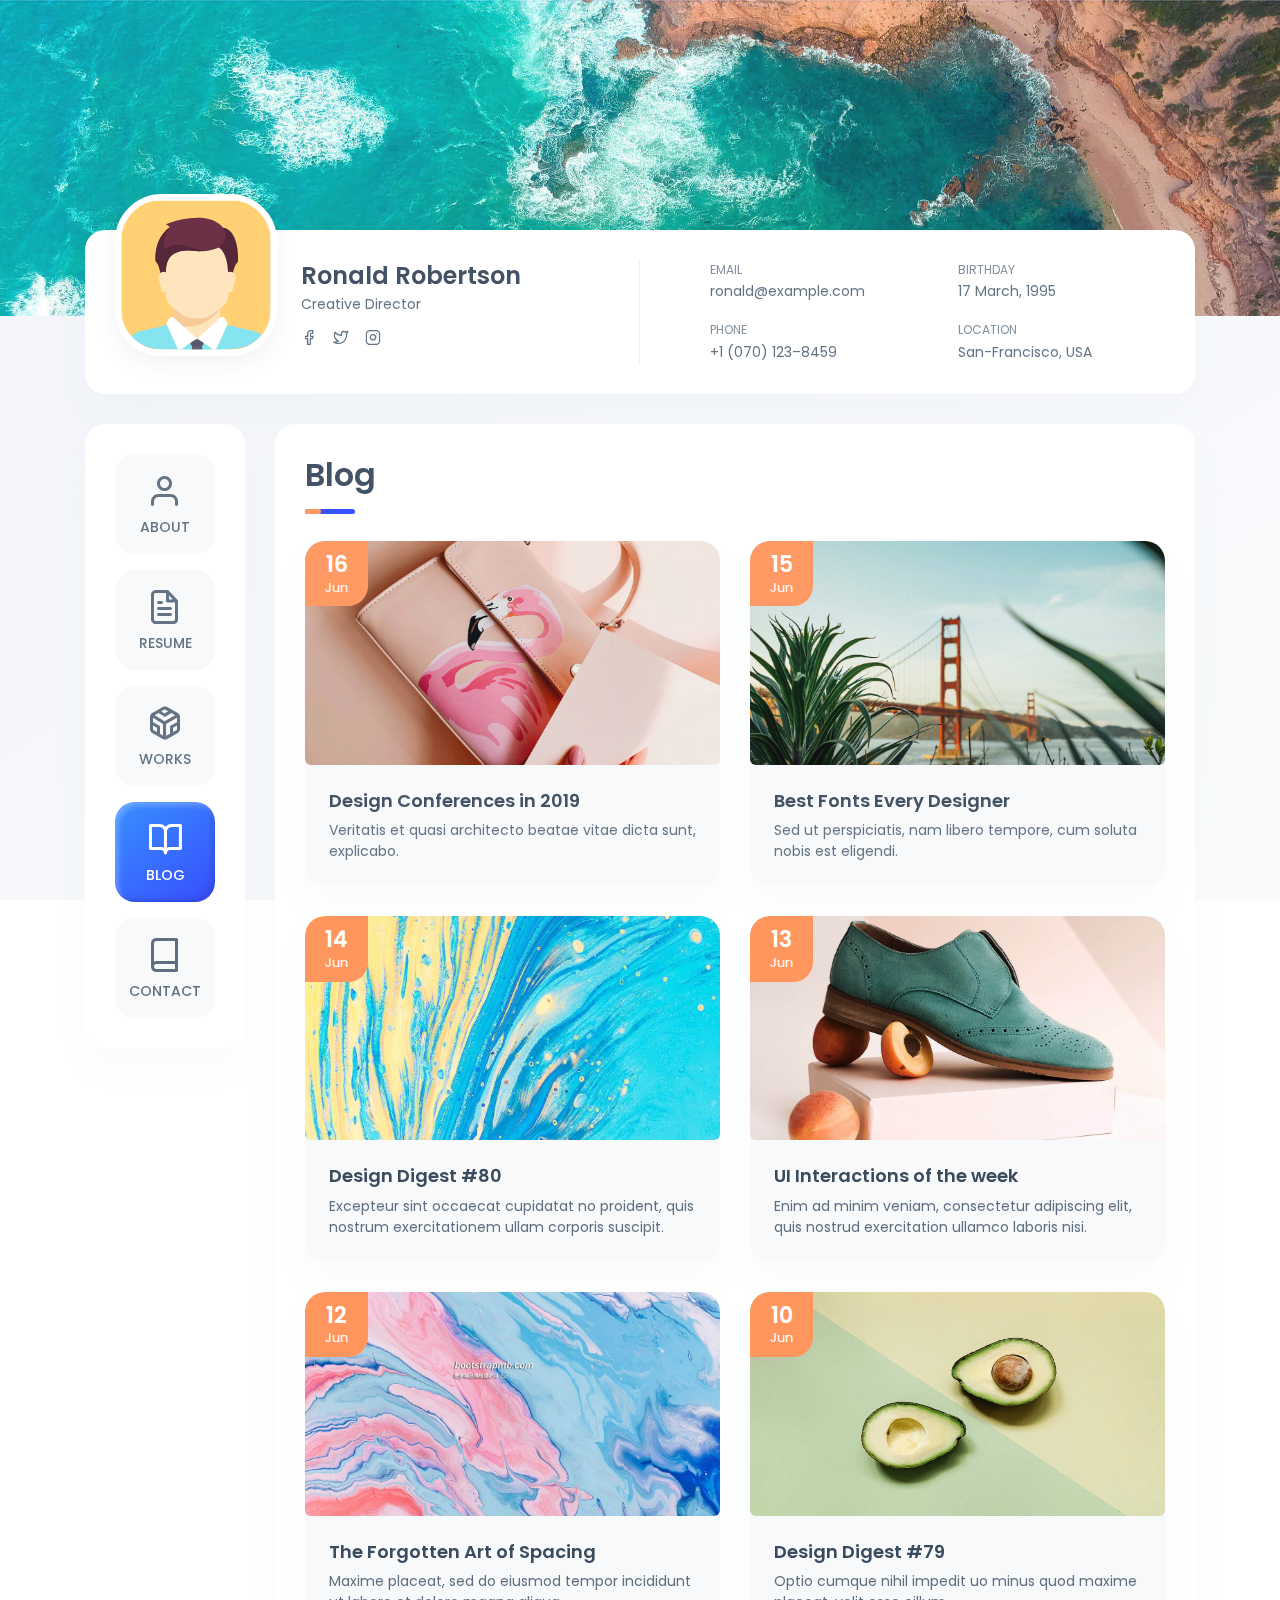
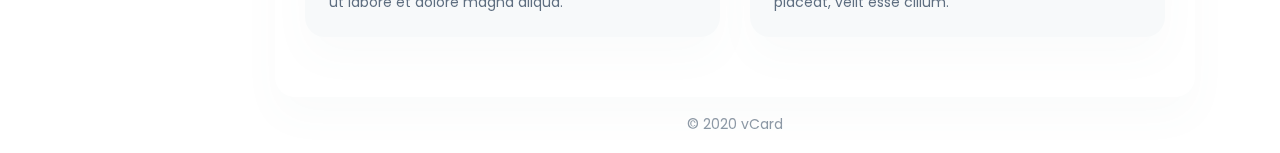
==== blog.html @ b3782a22 "first commit" ====
﻿<!DOCTYPE html>
<html lang="en">

<head>
    <meta charset="utf-8" />
    <title>vCard - Blog</title>

	<!-- Meta Data -->
	<meta http-equiv="X-UA-Compatible" content="IE=edge">
	<meta name="viewport" content="width=device-width, initial-scale=1, shrink-to-fit=no">
	<meta name="format-detection" content="telephone=no"/>
    <meta name="format-detection" content="address=no"/>
    <meta name="author" content="ArtTemplate" />
    <meta name="description" content="vCard" />

    <!-- Twitter data -->
    <meta name="twitter:card" content="summary_large_image">
    <meta name="twitter:site" content="@ArtTemplates">
    <meta name="twitter:title" content="vCard">
    <meta name="twitter:description" content="vCard">
    <meta name="twitter:image" content="assets/images/social.jpg">

    <!-- Open Graph data -->
    <meta property="og:title" content="ArtTemplate" />
    <meta property="og:type" content="website" />
    <meta property="og:url" content="your url website" />
    <meta property="og:image" content="assets/images/social.jpg" />
    <meta property="og:description" content="vCard" />
    <meta property="og:site_name" content="vCard" />

	<!-- Favicons -->
	<link rel="apple-touch-icon" sizes="144x144" href="assets/images/favicons/apple-touch-icon-144x144.png">
	<link rel="apple-touch-icon" sizes="114x114" href="assets/images/favicons/apple-touch-icon-114x114.png">
	<link rel="apple-touch-icon" sizes="72x72" href="assets/images/favicons/apple-touch-icon-72x72.png">
	<link rel="apple-touch-icon" sizes="57x57" href="assets/images/favicons/apple-touch-icon-57x57.png">
	<link rel="shortcut icon" href="assets/images/favicons/favicon.png" type="image/png">

    <!-- Styles -->
	<link rel="stylesheet" type="text/css" href="assets/styles/style.css"/>
    <link rel="stylesheet" type="text/css" href="assets/demo/style-demo.css"/>
	
</head>
<body>
    <!-- Preloader -->
    <div class="preloader">
	    <div class="preloader__wrap">
		    <div class="circle-pulse">
                <div class="circle-pulse__1"></div>
                <div class="circle-pulse__2"></div>
            </div>
		    <div class="preloader__progress"><span></span></div>
		</div>
	</div>

    <main class="main">
	    <!-- Header Image -->
		<div class="header-image">
		    <div class="js-parallax" style="background-image: url(assets/img/image_header.jpg);"></div>
		</div>
		
	    <div class="container gutter-top">
		    <!-- Header -->
		    <header class="header box">
			    <div class="header__left">
				    <div class="header__photo">
					    <img class="header__photo-img" src="assets/img/main-photo.svg" alt="Ronald Robertson">
					</div>
					<div class="header__base-info">
					    <h4 class="title titl--h4">Ronald Robertson</h4>
						<div class="status">Creative Director</div>
						<ul class="header__social">
						    <li><a href="https://www.facebook.com"><i class="font-icon icon-facebook1"></i></a></li>
						    <li><a href="https://www.twitter.com"><i class="font-icon icon-twitter1"></i></a></li>
							<li><a href="https://www.instagram.com"><i class="font-icon icon-instagram1"></i></a></li>
						</ul>
					</div>
				</div>
				<div class="header__right">
				    <ul class="header__contact">
					    <li><span class="overhead">Email</span>ronald@example.com</li>
						<li><span class="overhead">Phone</span>+1 (070) 123–8459</li>
					</ul>
					<ul class="header__contact">
					    <li><span class="overhead">Birthday</span>17 March, 1995</li>
						<li><span class="overhead">Location</span>San-Francisco, USA</li>
					</ul>
				</div>
			</header>
		        
			<div class="row sticky-parent">
			    <!-- Sidebar nav -->
                <aside class="col-12 col-md-12 col-lg-2">
				    <div class="sidebar box sticky-column">
	                    <ul class="nav">
                            <li class="nav__item"><a href="index.html"><i class="icon-user"></i>About</a></li>
							<li class="nav__item"><a href="resume.html"><i class="icon-file-text"></i>Resume</a></li>
                            <li class="nav__item"><a href="works.html"><i class="icon-codesandbox"></i> Works</a></li>
                            <li class="nav__item"><a class="active" href="blog.html"><i class="icon-book-open"></i>Blog</a></li>
                            <li class="nav__item"><a href="contact.html"><i class="icon-book"></i>Contact</a></li>
                        </ul>
					</div>
		        </aside>
				
				<!-- Content -->
		        <div class="col-12 col-md-12 col-lg-10">
				    <div class="box box-content">
					    <div class="pb-2">
		                    <h1 class="title title--h1 first-title title__separate">Blog</h1>
					    </div>

						<!-- News -->
						<div class="news-grid">
							<!-- Post -->
							<article class="news-item box">
							    <div class="news-item__image-wrap overlay overlay--45">
								    <div class="news-item__date">16<span>Jun</span></div>
									<a class="news-item__link" href="single-post.html"></a>
								    <img class="cover lazyload" src="assets/img/image_02.jpg" alt="" />
								</div>
								<div class="news-item__caption">
								    <h2 class="title title--h4">Design Conferences in 2019</h2>
									<p>Veritatis et quasi architecto beatae vitae dicta sunt, explicabo.</p>
								</div>
							</article>

							<!-- Post -->
							<article class="news-item box">
							    <div class="news-item__image-wrap overlay overlay--45">
								    <div class="news-item__date">15<span>Jun</span></div>
									<a class="news-item__link" href="single-post.html"></a>
								    <img class="cover lazyload" src="assets/img/image_06.jpg" alt="" />
								</div>
								<div class="news-item__caption">
								    <h2 class="title title--h4">Best Fonts Every Designer</h2>
									<p>Sed ut perspiciatis, nam libero tempore, cum soluta nobis est eligendi.</p>
								</div>
							</article>

							<!-- Post -->
							<article class="news-item box">
							    <div class="news-item__image-wrap overlay overlay--45">
								    <div class="news-item__date">14<span>Jun</span></div>
									<a class="news-item__link" href="single-post.html"></a>
								    <img class="cover lazyload" src="assets/img/image_08.jpg" alt="" />
								</div>
								<div class="news-item__caption">
								    <h2 class="title title--h4">Design Digest #80</h2>
									<p>Excepteur sint occaecat cupidatat no proident, quis nostrum exercitationem ullam corporis suscipit.</p>
								</div>
							</article>
							
							<!-- Post -->
							<article class="news-item box">
							    <div class="news-item__image-wrap overlay overlay--45">
								    <div class="news-item__date">13<span>Jun</span></div>
									<a class="news-item__link" href="single-post.html"></a>
								    <img class="cover lazyload" src="assets/img/image_07.jpg" alt="" />
								</div>
								<div class="news-item__caption">
								    <h2 class="title title--h4">UI Interactions of the week</h2>
									<p>Enim ad minim veniam, consectetur adipiscing elit, quis nostrud exercitation ullamco laboris nisi.</p>
								</div>
							</article>
							
							<!-- Post -->
							<article class="news-item box">
							    <div class="news-item__image-wrap overlay overlay--45">
								    <div class="news-item__date">12<span>Jun</span></div>
									<a class="news-item__link" href="single-post.html"></a>
								    <img class="cover lazyload" src="assets/img/image_05.jpg" alt="" />
								</div>
								<div class="news-item__caption">
								    <h2 class="title title--h4">The Forgotten Art of Spacing</h2>
									<p>Maxime placeat, sed do eiusmod tempor incididunt ut labore et dolore magna aliqua.</p>
								</div>
							</article>
							
							<!-- Post -->
							<article class="news-item box">
							    <div class="news-item__image-wrap overlay overlay--45">
								    <div class="news-item__date">10<span>Jun</span></div>
									<a class="news-item__link" href="single-post.html"></a>
								    <img class="cover lazyload" src="assets/img/image_01.jpg" alt="" />
								</div>
								<div class="news-item__caption">
								    <h2 class="title title--h4">Design Digest #79</h2>
									<p>Optio cumque nihil impedit uo minus quod maxime placeat, velit esse cillum.</p>
								</div>
							</article>
						</div>
					</div>
					
					<!-- Footer -->
					<footer class="footer">© 2020 vCard</footer>
		        </div>
			</div>
		</div>	
    </main>

    <div class="back-to-top"></div>
	
    <!-- SVG masks -->
    <svg class="svg-defs">
        <clipPath id="avatar-box">
            <path d="M1.85379 38.4859C2.9221 18.6653 18.6653 2.92275 38.4858 1.85453 56.0986.905299 77.2792 0 94 0c16.721 0 37.901.905299 55.514 1.85453 19.821 1.06822 35.564 16.81077 36.632 36.63137C187.095 56.0922 188 77.267 188 94c0 16.733-.905 37.908-1.854 55.514-1.068 19.821-16.811 35.563-36.632 36.631C131.901 187.095 110.721 188 94 188c-16.7208 0-37.9014-.905-55.5142-1.855-19.8205-1.068-35.5637-16.81-36.63201-36.631C.904831 131.908 0 110.733 0 94c0-16.733.904831-37.9078 1.85379-55.5141z"/>
        </clipPath>
        <clipPath id="avatar-hexagon">
             <path d="M0 27.2891c0-4.6662 2.4889-8.976 6.52491-11.2986L31.308 1.72845c3.98-2.290382 8.8697-2.305446 12.8637-.03963l25.234 14.31558C73.4807 18.3162 76 22.6478 76 27.3426V56.684c0 4.6805-2.5041 9.0013-6.5597 11.3186L44.4317 82.2915c-3.9869 2.278-8.8765 2.278-12.8634 0L6.55974 68.0026C2.50414 65.6853 0 61.3645 0 56.684V27.2891z"/>
        </clipPath>		
    </svg>
    
 
	
	<!-- JavaScripts -->
	<script src="assets/js/jquery-3.4.1.min.js"></script>
	<script src="assets/js/plugins.min.js"></script>
    <script src="assets/js/common.js"></script>
    
	<script src="assets/demo/plugins-demo.js"></script>
</body>
</html>
---- assets/styles/style.css ----
/* ------------------------------------------------
 Author: ArtStyles (Art)
 更多模板：http://www.bootstrapmb.com/
 Template Name: vCard 3
 version: 1.0.0
------------------------------------------------ */
/* ------------------------------------------------

 - General Styles
 - Typography
 - Preloader
 - Form
 - Button
 - Preloader
 - Header
 - Sections
 - Navbar
 - Footer
 - Cases
 - Clients
 - Contact
 - Single post
 - Footer
 - Contact
 - Portfolio
 - News
 - Single news
 - Testimonials
 - Timeline
 - Other

------------------------------------------------ */
@import url(vendors/bootstrap.min.css);
@import url(vendors/swiper.min.css);
@import url(../icons/style.css);
@import url("https://fonts.googleapis.com/css2?family=Poppins:ital,wght@0,400;0,500;0,600;1,400;1,500;1,600&display=swap");

/* -----------------------------------------------------------------
    - General Styles
----------------------------------------------------------------- */
*,
::before,
::after {
    background-repeat: no-repeat;
    box-sizing: border-box;
}

html {
    font-size: 1rem;
    -webkit-overflow-scrolling: touch;
    -webkit-box-sizing: border-box;
    box-sizing: border-box;
    -ms-overflow-x: hidden;
}

body,
html {
    -webkit-text-size-adjust: 100%;
}

body {
    background: linear-gradient(145.44deg, #F2F4FA 0%, #FAFBFC 100%);
    background-repeat: no-repeat;
    background-attachment: fixed;
    color: #5E6E80;
    font-family: "Poppins", sans-serif;
    font-weight: 400;
    font-size: 0.875rem;
    line-height: 1.7;
    min-height: 100vh;
    overflow-x: hidden;
    -ms-overflow-style: scrollbar;
    -webkit-font-smoothing: antialiased;
}

@media only screen and (max-width: 580px) {
    body {
        line-height: 1.6;
    }
}

html.is-scroll-disabled body {
    height: 100vh;
    overflow: hidden;
}

@media all and (-ms-high-contrast: none),
(-ms-high-contrast: active) {
    html.is-scroll-disabled {
        overflow: hidden;
    }
}

.no-scroll {
    overflow: hidden;
    -ms-overflow-style: none;
}

.no-scroll-height {
    overflow-x: hidden;
}

.svg-defs {
    position: absolute;
    height: 0;
    width: 0;
}

.bg-triangles {
    background-image: url(../images/triangles-top.svg), url(../images/triangles-bottom.svg), linear-gradient(145.44deg, #F2F4FA 0%, #FAFBFC 100%);
    background-position: left top, right bottom;
    background-repeat: no-repeat;
    background-size: inherit;
}

@media only screen and (max-width: 580px) {
    .bg-triangles {
        background-size: contain;
    }
}

/* -----------------------------------------------------------------
    - Typography
----------------------------------------------------------------- */
h1,
h2,
h3,
h4,
h5,
h6 {
    color: #3B4B5E;
    font-family: "Poppins", sans-serif;
    font-weight: 600;
    line-height: 1.3;
}

.title--h1 {
    font-size: 2rem;
    margin-bottom: 1.3rem;
}

@media only screen and (max-width: 580px) {
    .title--h1 {
        font-size: 1.75rem;
        margin-bottom: 1rem;
    }
}

.title--h2 {
    font-size: 1.625rem;
}

@media only screen and (max-width: 580px) {
    .title--h2 {
        font-size: 1.375rem;
    }
}

.title--h3 {
    font-size: 1.5rem;
    margin-bottom: 1rem;
}

@media only screen and (max-width: 580px) {
    .title--h3 {
        font-size: 1.125rem;
    }
}

.title--h4 {
    font-size: 1.125rem;
}

@media only screen and (max-width: 580px) {
    .title--h4 {
        font-size: 1rem;
    }
}

.title--h5 {
    font-size: 1rem;
}

@media only screen and (max-width: 580px) {
    .title--h5 {
        font-size: 0.875rem;
    }
}

.title--h6 {
    font-size: 0.875rem;
}

@media only screen and (max-width: 580px) {
    .title--h6 {
        font-size: 0.75rem;
    }
}

.title--tone {
    color: #304CFD;
}

.title-icon {
    margin-right: 0.5rem;
    margin-top: -0.25rem;
    height: 1.875rem;
    width: 1.875rem;
}

@media only screen and (max-width: 580px) {
    .title-icon {
        height: 1.5625rem;
        width: 1.875rem;
    }
}

.title__separate {
    margin-bottom: 2.3125rem;
    position: relative;
}

.title__separate::before,
.title__separate::after {
    content: '';
    background-color: #304CFD;
    border-radius: 0.5rem;
    height: 5px;
    position: absolute;
    bottom: -18px;
    left: 0;
    width: 3.125rem;
    z-index: 1;
}

.title__separate::after {
    background-color: #FF965D;
    width: 1rem;
}

@media only screen and (max-width: 580px) {
    .title__separate {
        margin-bottom: 1.5625rem;
    }

    .title__separate::before,
    .title__separate::after {
        height: 0.1875rem;
        bottom: -0.625rem;
    }

    .title__separate::before {
        width: 3rem;
    }

    .title__separate::after {
        width: 1rem;
    }
}

.weight--400 {
    font-weight: 400;
}

.weight--500 {
    font-weight: 500;
}

.weight--600 {
    font-weight: 600;
}

.overhead {
    color: rgba(94, 110, 128, 0.8);
    font-size: 0.75rem;
    display: block;
    text-transform: uppercase;
}

.block-quote {
    font-size: 1.25rem;
    font-weight: 400;
    font-style: italic;
    margin: 1.8125rem 0;
    position: relative;
    line-height: 1.6;
}

@media only screen and (max-width: 991px) {
    .block-quote {
        padding-left: 3.75rem;
    }
}

@media only screen and (max-width: 580px) {
    .block-quote {
        font-size: 1.125rem;
        margin: 0.625rem 0 1.25rem;
        padding-left: 0;
        padding-top: 2.5rem;
    }
}

.block-quote::before {
    background-image: url(../icons/icon-quote.svg);
    background-repeat: no-repeat;
    background-position: center;
    background-size: contain;
    content: '';
    height: 2.125rem;
    margin: 0 auto;
    position: absolute;
    top: 0;
    left: -54px;
    width: 2.125rem;
}

@media only screen and (max-width: 991px) {
    .block-quote::before {
        left: 0;
    }
}

@media only screen and (max-width: 580px) {
    .block-quote::before {
        right: 0;
    }
}

.block-quote__author {
    font-size: 0.875rem;
    font-style: normal;
    display: block;
    margin-top: 0.625rem;
    padding-left: 3rem;
    position: relative;
}

@media only screen and (max-width: 580px) {
    .block-quote__author {
        font-size: 0.875rem;
        margin-top: 0;
        padding-left: 2rem;
    }
}

.block-quote__author::before {
    content: '';
    background-color: #5E6E80;
    height: 1px;
    margin-bottom: auto;
    margin-top: auto;
    position: absolute;
    top: 0;
    bottom: 0;
    left: 0;
    width: 2rem;
}

@media only screen and (max-width: 580px) {
    .block-quote__author::before {
        width: 1rem;
    }
}

a {
    color: #304CFD;
    cursor: pointer;
    text-decoration: none;
    -webkit-text-decoration-skip: objects;
    transition: color 0.3s cubic-bezier(0.72, 0.16, 0.345, 0.875);
}

a:hover {
    color: #304CFD;
    outline: none;
    text-decoration: underline;
}

a.decoration--none {
    text-decoration: none;
}

img {
    max-width: 100%;
    -webkit-user-select: none;
    -moz-user-select: none;
    -ms-user-select: none;
    user-select: none;
}

iframe {
    background-color: #5E6E80;
    border: 0;
    display: block;
    height: 100%;
    width: 100%;
}

.cover {
    border-radius: 0.375rem;
    object-fit: cover;
    object-position: center;
    font-family: 'object-fit: cover; object-position: center;';
    height: 100%;
    width: 100%;
}

@media only screen and (max-width: 580px) {
    .cover {
        border-radius: 0.25rem;
    }
}

::-moz-selection {
    background: transparent;
    color: #304CFD;
}

::selection {
    background: transparent;
    color: #304CFD;
}

/* -----------------------------------------------------------------
    - Form
----------------------------------------------------------------- */
.form-control,
.textarea,
select,
.custom-select {
    background-color: #F7F9FA;
    border: 2px solid #F7F9FA;
    border-radius: 1.25rem;
    box-shadow: none;
    color: #5E6E80;
    font-size: inherit;
    height: auto;
    padding: 0.875rem 1.375rem 0.8125rem;
    position: relative;
    width: 100%;
    -webkit-appearance: none;
    -moz-appearance: none;
    appearance: none;
}

@media only screen and (max-width: 580px) {

    .form-control,
    .textarea,
    select,
    .custom-select {
        padding: 0.8125rem 1.375rem 0.75rem;
    }
}

.form-control:focus,
.textarea:focus,
select:focus,
.custom-select:focus {
    background-color: #fff;
    border: 2px solid rgba(141, 153, 166, 0.2);
    color: #5E6E80;
    box-shadow: none;
    outline: none;
}

.form-control {
    line-height: inherit;
}

@media all and (-ms-high-contrast: none),
(-ms-high-contrast: active) {
    .form-control {
        line-height: 0;
    }
}

.form-control__icon {
    padding-left: 3.375rem;
}

@media only screen and (max-width: 580px) {
    .form-control__icon {
        padding-left: 2.8125rem;
    }
}

.textarea {
    border-radius: 1.25rem;
    display: block;
    padding: 0.8125rem 1.1875rem;
    resize: none;
}

.form-group {
    margin-bottom: 2rem;
    position: relative;
}

@media only screen and (max-width: 580px) {
    .form-group {
        margin-bottom: 1.6875rem;
    }
}

.form-group .font-icon {
    color: #5E6E80;
    font-size: 1.125rem;
    margin: auto 0;
    position: absolute;
    top: 0;
    bottom: 0;
    left: 38px;
    height: 1rem;
    width: 1rem;
    z-index: 1;
}

@media only screen and (max-width: 580px) {
    .form-group .font-icon {
        font-size: 1rem;
        left: 2.125rem;
    }
}

.help-block {
    position: absolute;
    font-size: 0.75rem;
    line-height: 1.4;
    padding-top: 0.3125rem;
    padding-left: 0.375rem;
}

@media only screen and (max-width: 580px) {
    .help-block {
        font-size: 0.6875rem;
    }
}

.with-errors {
    color: #FF3D57;
}

.has-error input,
.has-error textarea,
.has-error input:focus,
.has-error textarea:focus {
    border-color: #FF3D57;
}

#validator-contact {
    font-size: 0.875rem;
    margin-top: 1rem;
}

.form-control::-webkit-input-placeholder {
    color: #8D99A6;
}

.form-control::-moz-placeholder {
    color: #8D99A6;
}

.form-control:-ms-input-placeholder {
    color: #8D99A6;
}

.form-control::-ms-input-placeholder {
    color: #8D99A6;
}

.form-control::placeholder {
    color: #8D99A6;
}

input:invalid,
textarea:invalid {
    outline: none !important;
}

.custom-control-input:focus ~ .custom-control-label::before {
    box-shadow: 0 0 0 0.2rem rgba(48, 76, 253, 0.25);
}

.custom-control-input:focus:not(:checked) ~ .custom-control-label::before {
    border-color: #304CFD;
}

.custom-control-input:not(:disabled):active ~ .custom-control-label::before {
    border-color: #fff;
    background-color: transparent;
}

.custom-control-input:checked ~ .custom-control-label::before {
    border-color: #304CFD;
    background-color: #304CFD;
}

.custom-control-label {
    line-height: 1.55;
    padding-left: 0.5rem;
}

.custom-control-label::before {
    background-color: transparent;
    border: 1px solid #5E6E80;
}

select,
.custom-select {
    background: url("data:image/svg+xml,%3csvg xmlns='http://www.w3.org/2000/svg' viewBox='0 0 4 5'%3e%3cpath fill='%23fff' d='M2 0L0 2h4zm0 5L0 3h4z'/%3e%3c/svg%3e") no-repeat right 0.1rem center/10px 16px;
}

select option,
.custom-select option {
    color: #5E6E80;
}

.dropdown-menu {
    border: 0;
    border-radius: 12px;
    box-shadow: 0 0.5rem 2.5rem rgba(94, 110, 128, 0.25);
    color: #5E6E80;
    font-size: 0.9375rem;
}

.dropdown-menu::before {
    content: '';
    border-left: 0.375rem solid transparent;
    border-right: 0.375rem solid transparent;
    border-bottom: 0.375rem solid #fff;
    height: 0;
    position: absolute;
    top: -6px;
    left: 18px;
    width: 0;
}

.dropdown.dropup .dropdown-menu::before {
    border-left: 0.375rem solid transparent;
    border-right: 0.375rem solid transparent;
    border-top: 0.375rem solid #fff;
    border-bottom: 0.375rem solid transparent;
    top: auto;
    bottom: -0.75rem;
}

.tooltip-inner {
    max-width: 12.5rem;
    padding: 0.25rem 0.625rem 0.25rem;
    background-color: #5E6E80;
    border-radius: 0.25rem;
    box-shadow: 0 1rem 2rem rgba(94, 110, 128, 0.25), 0 0.125rem 1rem rgba(94, 110, 128, 0.5);
}

.tooltip.show {
    opacity: 1;
}

.bs-tooltip-top .arrow::before,
.bs-tooltip-auto[x-placement^="top"] .arrow::before {
    border-width: 0.3125rem 0.3125rem 0;
    border-top-color: #5E6E80;
}

.bs-tooltip-right .arrow::before,
.bs-tooltip-auto[x-placement^="right"] .arrow::before {
    border-width: 0.3125rem 0.3125rem 0.3125rem 0;
    border-right-color: #5E6E80;
}

.bs-tooltip-left .arrow::before,
.bs-tooltip-auto[x-placement^="left"] .arrow::before {
    border-width: 0.3125rem 0 0.3125rem 0.3125rem;
    border-left-color: #5E6E80;
}

.bs-tooltip-bottom .arrow::before,
.bs-tooltip-auto[x-placement^="bottom"] .arrow::before {
    border-width: 0 0.3125rem 0.3125rem;
    border-bottom-color: #5E6E80;
}

@media only screen and (min-width: 580px) {
    .pt-sm-6 {
        padding-top: 5rem;
    }
}

.btn {
    background-image: linear-gradient(142.17deg, #3086FF 6.66%, #304CFD 91.48%);
    box-shadow: inset -0.25rem -0.25rem 0.3125rem rgba(0, 0, 0, 0.1), inset 0.25rem 0.25rem 0.3125rem rgba(255, 255, 255, 0.23);
    border-radius: 20px;
    border: 0;
    color: #fff;
    cursor: pointer;
    font-size: 1rem;
    font-weight: 400;
    line-height: 1;
    height: 3.5rem;
    padding: 0 1.5rem;
    position: relative;
    transition: .4s ease-in-out;
    white-space: nowrap;
}

.btn:hover {
    color: #fff;
    box-shadow: none;
    opacity: .9;
}

.btn .font-icon {
    margin-right: 0.375rem;
}

.btn.disabled {
    pointer-events: none;
}

.btn.disabled:hover {
    opacity: .9;
}

.btn.disabled:hover {
    opacity: .9;
}

button:focus {
    outline: none;
}

/* -----------------------------------------------------------------
    - Preloader
----------------------------------------------------------------- */
.preloader {
    display: flex;
    align-items: center;
    justify-content: center;
    background-color: #fff;
    position: fixed;
    top: 0;
    left: 0;
    width: 100%;
    height: 100%;
    overflow: hidden;
    text-align: center;
    z-index: 1106;
    opacity: 1;
}

.preloader > * {
    min-width: 0;
}

.preloader__wrap {
    width: 100%;
    max-width: 9.375rem;
}

.preloader__progress {
    background: #fff;
    height: 0.125rem;
    position: absolute;
    top: 0;
    left: 0;
    overflow: hidden;
    width: 100%;
}

.preloader__progress span {
    background: #304CFD;
    position: absolute;
    top: 0;
    left: 0;
    height: 100%;
    width: 0;
}

.circle-pulse > * {
    position: absolute;
    top: 50%;
    left: 50%;
    border-radius: 50%;
    box-sizing: border-box;
    transform: scale(0);
    animation: pulse 1.6s linear infinite;
}

.circle-pulse__1 {
    width: 6rem;
    height: 6rem;
    margin-top: -3rem;
    margin-left: -3rem;
    background-color: #304CFD;
}

.circle-pulse__2 {
    width: 4.8rem;
    height: 4.8rem;
    margin-top: -2.4rem;
    margin-left: -2.4rem;
    background-color: rgba(48, 76, 253, 0.7);
    animation-delay: -0.8s;
}

@keyframes pulse {
    0% {
        transform: scale(0, 0);
        opacity: 1;
    }

    100% {
        transform: scale(1, 1);
        opacity: 0;
    }
}

/* -----------------------------------------------------------------
    - Header
----------------------------------------------------------------- */
.header-image {
    height: 19.75rem;
    position: absolute;
    top: 0;
    left: 0;
    width: 100%;
}

.header {
    display: flex;
    margin-bottom: 1.875rem;
}

.header > * {
    min-width: 0;
}

@media only screen and (max-width: 991px) {
    .header {
        flex-direction: column;
    }
}

@media only screen and (max-width: 580px) {
    .header {
        margin-bottom: 0.9375rem;
    }
}

.header__left {
    display: flex;
    align-items: start;
    flex: 0 0 50%;
    padding-right: 1.875rem;
    position: relative;
}

.header__left > * {
    min-width: 0;
}

.header__left::before {
    content: '';
    background-color: #EBF0F2;
    position: absolute;
    top: 0;
    right: 0;
    bottom: 0;
    height: 100%;
    width: 1px;
}

@media only screen and (max-width: 991px) {
    .header__left {
        align-items: center;
        flex-direction: column;
        padding-right: 0;
        padding-bottom: 1.25rem;
        text-align: center;
    }

    .header__left::before {
        position: absolute;
        top: auto;
        right: 0;
        bottom: 0;
        height: 1px;
        width: 100%;
    }
}

.header__right {
    display: flex;
    align-items: start;
    flex: 0 0 50%;
    padding-left: 1.875rem;
}

.header__right > * {
    min-width: 0;
}

@media only screen and (max-width: 991px) {
    .header__right {
        padding-left: 0;
        padding-top: 1.875rem;
    }

    .header__right ul:first-child {
        padding: 0;
    }
}

@media only screen and (max-width: 580px) {
    .header__right {
        flex-direction: column;
        padding-top: 1.5rem;
    }
}

.header__photo {
    background-color: #fff;
    border: 0.375rem solid #fff;
    border-radius: 2.9375rem;
    box-shadow: 0 0.5rem 1.5rem rgba(0, 0, 0, 0.05);
    margin-top: -4.125rem;
    height: 10.125rem;
    overflow: hidden;
    width: 10.125rem;
}

@media only screen and (max-width: 991px) {
    .header__photo {
        margin-top: -5rem;
        margin-bottom: 1.25rem;
    }
}

.header__photo-img {
    height: 100%;
    width: 100%;
}

.header__base-info {
    margin-left: 1.5rem;
}

@media only screen and (max-width: 991px) {
    .header__base-info {
        margin-left: 0;
    }
}

.header__base-info .title {
    margin-bottom: 0.125rem;
}

.header__social {
    display: flex;
    align-items: center;
    font-size: 1rem;
    list-style: none;
    margin-top: 0.5rem;
    margin-bottom: 0;
    padding: 0;
}

.header__social > * {
    min-width: 0;
}

.header__social li {
    margin-right: 1rem;
}

.header__social li:last-child {
    margin-right: 0;
}

.header__social a {
    color: #5E6E80;
    text-decoration: none;
}

.header__social a:hover {
    color: #304CFD;
}

@media only screen and (max-width: 991px) {
    .header__social {
        justify-content: center;
    }
}

.header__contact {
    list-style: none;
    margin-bottom: 0;
    width: 50%;
}

@media only screen and (max-width: 991px) {
    .header__contact:first-child {
        padding: 0;
        margin-bottom: 1rem;
    }
}

@media only screen and (max-width: 580px) {
    .header__contact {
        padding: 0;
        width: 100%;
    }

    .header__contact:first-child {
        margin-bottom: 0.75rem;
    }
}

.header__contact li {
    margin-bottom: 1rem;
    word-break: break-all;
}

@media only screen and (max-width: 580px) {
    .header__contact li {
        margin-bottom: 0.75rem;
    }
}

.header__contact li:last-child {
    margin-bottom: 0;
}

.status {
    font-size: 0.875rem;
    display: inline-flex;
    align-items: center;
}

.status > * {
    min-width: 0;
}

/* -----------------------------------------------------------------
    - Sections
----------------------------------------------------------------- */
.box {
    background-color: #fff;
    border-radius: 20px;
    box-shadow: 0px 20px 40px rgba(103, 118, 128, 0.03);
    padding: 1.875rem;
    position: relative;
    transition: box-shadow .3s ease-in-out;
}

@media only screen and (max-width: 580px) {
    .box {
        padding: 1rem;
    }
}

.box__border {
    border: 2px solid #EBF0F2;
    border-radius: 20px;
}

@media only screen and (max-width: 580px) {
    .box__border {
        border-radius: 13.3333333333px;
        padding: 1rem;
    }
}

@media only screen and (max-width: 991px) {
    .box-content {
        border-radius: 0 0 20px 20px;
    }
}

@media only screen and (max-width: 580px) {
    .box-content {
        border-radius: 13.3333333333px;
    }
}

.js-image {
    background-size: cover;
    background-position: center;
    height: 100%;
    width: 100%;
}

.overlay {
    position: relative;
}

.overlay::before,
.overlay--45::before,
.overlay--80::before {
    content: '';
    background-color: rgba(46, 47, 54, 0.8);
    position: absolute;
    top: 0;
    left: 0;
    height: 100%;
    width: 100%;
    z-index: 2;
}

.overlay--45::before {
    background-color: rgba(46, 47, 54, 0.45);
}

.overlay--80::before {
    background-color: rgba(46, 47, 54, 0.8);
}

.gutter-top {
    padding-top: 14.375rem;
}

@media only screen and (max-width: 580px) {
    .gutter-top {
        padding-top: 8.125rem;
    }
}

.gutter-top-100 {
    padding-top: 6.25rem;
}

@media only screen and (max-width: 580px) {
    .gutter-top-100 {
        padding-top: 8.125rem;
    }
}

.avatar {
    display: block;
    height: 100%;
    width: 100%;
}

.avatar--180 {
    max-height: 11.25rem;
    max-width: 11.25rem;
    height: 11.25rem;
    width: 11.25rem;
}

@media only screen and (max-width: 991px) {
    .avatar--180 {
        max-height: 12.5rem;
        max-width: 12.5rem;
        height: 12.5rem;
        width: 12.5rem;
    }
}

.avatar--80 {
    max-height: 5rem;
    max-width: 5rem;
}

@media only screen and (max-width: 580px) {
    .avatar--80 {
        max-height: 4.5454545455rem;
        max-width: 4.5454545455rem;
    }
}

.avatar--60 {
    max-height: 3.75rem;
    max-width: 3.75rem;
}

@media only screen and (max-width: 580px) {
    .avatar--60 {
        max-height: 2.8195488722rem;
        max-width: 2.8195488722rem;
    }
}

.avatar__box {
    -webkit-clip-path: url(#avatar-box);
    clip-path: url(#avatar-box);
}

.avatar__hexagon {
    -webkit-clip-path: url(#avatar-hexagon);
    clip-path: url(#avatar-hexagon);
}

.avatar image {
    height: 100%;
    width: 100%;
}

.social {
    line-height: 0;
    margin-top: 1.5rem;
    margin-bottom: 1.375rem;
}

.social__link {
    color: #3B4B5E;
    display: inline-block;
    font-size: 0.875rem;
    margin-left: 0.8125rem;
    text-decoration: none;
}

.social__link:hover {
    cursor: pointer;
    text-decoration: none;
}

.social__link:first-child {
    margin-left: 0;
}

/* -----------------------------------------------------------------
    - Navbar
----------------------------------------------------------------- */
.sidebar {
    transition: all .3s ease-in-out;
}

@media only screen and (max-width: 1200px) {
    .sidebar {
        padding: 1.5rem;
    }
}

@media only screen and (max-width: 991px) {
    .sidebar {
        border-bottom: 1px solid #EBF0F2;
        border-radius: 20px 20px 0 0;
        padding: 1.875rem;
    }
}

@media only screen and (max-width: 580px) {
    .sidebar {
        border-bottom: 0;
        border-radius: 0;
        box-shadow: 0px 20px 40px rgba(103, 118, 128, 0.2);
        padding: 0.5rem 0.9375rem;
        position: fixed;
        top: 0;
        left: 0;
        width: 100%;
        z-index: 10;
    }
}

.sidebar.is_stuck {
    margin-top: 1.875rem;
    z-index: 1;
}

@media only screen and (max-width: 991px) {
    .nav {
        justify-content: space-between;
    }
}

@media only screen and (max-width: 580px) {
    .nav {
        justify-content: center;
    }
}

.nav__item {
    display: block;
    height: 6.25rem;
    margin-bottom: 1rem;
    text-align: center;
    text-transform: uppercase;
    width: 100%;
}

.nav__item:last-child {
    margin-bottom: 0;
}

@media only screen and (max-width: 1200px) {
    .nav__item {
        height: 5.125rem;
    }
}

@media only screen and (max-width: 991px) {
    .nav__item {
        margin-bottom: 0;
        width: calc(20% - 1rem);
    }
}

@media only screen and (max-width: 768px) {
    .nav__item {
        width: calc(20% - .5rem);
    }
}

@media only screen and (max-width: 580px) {
    .nav__item {
        height: auto;
        width: calc(20% - 0rem);
    }
}

.nav__item a {
    background-color: #F7F9FA;
    border-radius: 1.25rem;
    color: #5E6E80;
    font-size: 0.875rem;
    font-weight: 500;
    display: flex;
    flex-direction: column;
    align-items: center;
    justify-content: center;
    height: 100%;
    position: relative;
    text-decoration: none;
    transition: all 0s;
}

.nav__item a > * {
    min-width: 0;
}

.nav__item a:hover {
    color: #304CFD;
}

@media only screen and (max-width: 1200px) {
    .nav__item a {
        border-radius: 1rem;
        font-size: 0.75rem;
    }
}

@media only screen and (max-width: 768px) {
    .nav__item a {
        font-size: 0.6875rem;
    }
}

@media only screen and (max-width: 580px) {
    .nav__item a {
        background-color: transparent;
    }
}

.nav__item a.active {
    background-image: linear-gradient(142.17deg, #3086FF 6.66%, #304CFD 91.48%);
    box-shadow: inset -0.25rem -0.25rem 0.3125rem rgba(0, 0, 0, 0.1), inset 0.25rem 0.25rem 0.3125rem rgba(255, 255, 255, 0.23);
    color: #fff;
}

.nav__item a.active:hover {
    color: #fff;
}

@media only screen and (max-width: 580px) {
    .nav__item a.active {
        background-image: none;
        box-shadow: none;
        color: #304CFD;
    }

    .nav__item a.active:hover {
        color: #304CFD;
    }

    .nav__item a.active::before {
        content: '';
        background-color: #304CFD;
        height: 0.125rem;
        position: absolute;
        bottom: -8px;
        left: 0;
        width: 100%;
    }
}

.nav__item [class^="icon-"] {
    display: block;
    font-size: 2.25rem;
    margin-top: 0.25rem;
    margin-bottom: 0.5rem;
}

@media only screen and (max-width: 1200px) {
    .nav__item [class^="icon-"] {
        font-size: 1.75rem;
        margin-bottom: 0.25rem;
    }
}

@media only screen and (max-width: 768px) {
    .nav__item [class^="icon-"] {
        font-size: 1.5rem;
    }
}

@media only screen and (max-width: 580px) {
    .nav__item [class^="icon-"] {
        font-size: 1.0625rem;
        margin-top: 0.375rem;
    }
}

/* -----------------------------------------------------------------
    - Footer
----------------------------------------------------------------- */
.footer {
    color: #8D99A6;
    font-size: 0.875rem;
    padding-top: 1rem;
    padding-bottom: 1rem;
    text-align: center;
}

@media only screen and (max-width: 580px) {
    .footer {
        padding-top: 0.5rem;
        padding-bottom: 0.5rem;
    }
}

/* -----------------------------------------------------------------
    - Cases
----------------------------------------------------------------- */
.case-item {
    border: 2px solid #EBF0F2;
    border-radius: calc(20px + 10px);
    display: flex;
    flex-direction: column;
    align-items: center;
    height: calc(100% - 24px);
    margin-bottom: 1.5rem;
    padding: 1.875rem 1.875rem 1.5rem;
    position: relative;
    text-align: center;
}

.case-item > * {
    min-width: 0;
}

@media only screen and (max-width: 991px) {
    .case-item {
        height: calc(100% - 20px);
    }
}

@media only screen and (max-width: 580px) {
    .case-item {
        border-radius: 13.3333333333px;
        height: calc(100% - 15px);
        margin-bottom: 0.9375rem;
        padding: 1rem;
        text-align: center;
    }
}

@media screen and (-ms-high-contrast: active),
(-ms-high-contrast: none) {
    .case-item {
        display: block;
    }
}

.case-item__icon {
    height: 2.5rem;
    width: 2.5rem;
    margin-bottom: 1rem;
}

@media only screen and (max-width: 580px) {
    .case-item__icon {
        margin-bottom: 0.8125rem;
    }
}

.case-item div {
    flex: 1;
}

.case-item__caption {
    line-height: 1.5;
}

@media only screen and (max-width: 580px) {
    .case-item__caption {
        font-size: 0.8125rem;
        line-height: 1.4;
    }
}

.case-item__caption:last-child {
    margin-bottom: 0;
}

/* -----------------------------------------------------------------
    - Clients
----------------------------------------------------------------- */
.js-carousel-clients {
    padding-top: 0.5rem;
    padding-bottom: 1rem;
}

@media only screen and (max-width: 991px) {
    .js-carousel-clients {
        padding-bottom: 0;
    }
}

@media only screen and (max-width: 580px) {
    .js-carousel-clients .swiper-slide {
        text-align: center;
    }
}

/* -----------------------------------------------------------------
    - Contact
----------------------------------------------------------------- */
@media only screen and (max-width: 768px) {
    .contact-form .btn {
        width: 100%;
    }
}

.map {
    background-color: #F7F9FA;
    border-radius: 13.3333333333px;
    height: 23.75rem;
    margin-bottom: 2rem;
    position: relative;
    direction: ltr;
}

@media only screen and (max-width: 580px) {
    .map {
        height: 15.625rem;
        margin-bottom: 1.25rem;
    }
}

.popover-map-title {
    color: #3B4B5E;
    font-size: 1.125rem;
    margin-top: 0.1875rem;
    margin-bottom: 0.5rem;
}

.popover-map-caption {
    color: #5E6E80;
    font-weight: 400;
}

#marker {
    background-image: url("../images/icon-map-pic.svg");
    background-size: cover;
    width: 3.125rem;
    height: 3.125rem;
    cursor: pointer;
}

/* -----------------------------------------------------------------
    - Portfolio
----------------------------------------------------------------- */
.gutter-sizer {
    width: 1.875rem;
}

.gallery-grid {
    display: flex;
}

.gallery-grid > * {
    min-width: 0;
}

.gallery-grid__item {
    margin-bottom: 1.25rem;
    width: calc(33% - 18px);
}

@media only screen and (max-width: 991px) {
    .gallery-grid__item {
        width: calc(50% - 16px);
    }
}

@media only screen and (max-width: 768px) {
    .gallery-grid__item {
        width: 100%;
    }

    .gallery-grid__item:last-child {
        margin-bottom: 0;
    }
}

.gallery-grid__item:hover .gallery-grid__image {
    transform: scale3d(1.1, 1.1, 1);
}

.gallery-grid-two .gallery-grid__item {
    width: calc(50% - 16px);
}

@media only screen and (max-width: 768px) {
    .gallery-grid-two .gallery-grid__item {
        width: 100%;
    }
}

.gallery-grid__image-wrap {
    border-radius: 14px;
    height: 11.25rem;
    overflow: hidden;
    position: relative;
    width: 100%;
    z-index: 1;
}

@media only screen and (max-width: 991px) {
    .gallery-grid__image-wrap {
        height: 12.5rem;
    }
}

.gallery-grid__item:hover .gallery-grid__image-wrap_news::before,
.gallery-grid__item:hover .gallery-grid__image-wrap_news::after {
    opacity: 1;
}

.gallery-grid__image-wrap_news {
    border-radius: 14px;
    height: 11.25rem;
    overflow: hidden;
    position: relative;
    width: 100%;
    z-index: 1;
}

@media only screen and (max-width: 991px) {
    .gallery-grid__image-wrap_news {
        height: 12.5rem;
    }
}

.gallery-grid__image-wrap_news::before {
    opacity: 0;
    transition: opacity .5s ease-in-out;
}

.gallery-grid__image-wrap_news::after {
    content: '';
    background-image: url(../icons/icon-news.svg);
    height: 2.5rem;
    margin: auto;
    opacity: 0;
    pointer-events: none;
    position: absolute;
    top: 0;
    right: 0;
    bottom: 0;
    left: 0;
    transition: opacity .5s ease-in-out;
    width: 2.5rem;
    z-index: 2;
}


.gallery-grid-two .gallery-grid__image-wrap {
    height: auto;
}

.gallery-grid__image {
    border-radius: 10px;
    transform: scale3d(1, 1, 1);
}

.gallery-grid__title {
    margin-top: 1rem;
    margin-bottom: 0;
}

@media only screen and (max-width: 580px) {
    .gallery-grid__title {
        font-size: 0.875rem;
    }
}

.gallery-grid__category {
    font-size: 0.875rem;
    display: block;
}


@media only screen and (min-width: 769px) {
    .filter {
        display: inline-flex;
        flex-wrap: wrap;
        font-size: 1rem;
        list-style: none;
        margin-bottom: 1.1875rem;
        padding: 0;
    }

    .filter > * {
        min-width: 0;
    }

    .filter__item {
        padding-right: 1rem;
        position: relative;
    }

    .filter__item::before {
        content: '';
        background-color: #5E6E80;
        border-radius: 0.1875rem;
        position: absolute;
        top: 0;
        right: 6px;
        bottom: 0;
        height: 0.25rem;
        margin: auto;
        width: 0.25rem;
    }

    .filter__item:first-child {
        display: none;
    }

    .filter__item:last-child {
        padding-right: 0;
    }

    .filter__item:last-child::before {
        display: none;
    }

    .filter__item a {
        color: rgba(94, 110, 128, 0.8);
    }

    .filter__item.active a {
        color: #3B4B5E;
    }

    .filter__link {
        padding: 0 0.25rem;
        text-decoration: none;
        display: block;
        overflow: hidden;
        position: relative;
    }

    .filter__link:hover {
        text-decoration: none;
    }
}

.select .placeholder {
    display: none;
}

@media only screen and (max-width: 768px) {
    .select {
        background-color: #F7F9FA;
        border-radius: 1.25rem;
        display: block;
        margin-bottom: 2rem;
        padding: 0.25rem 1.1875rem 0.1875rem 1.25rem;
        position: relative;
        vertical-align: middle;
        text-align: left;
        user-select: none;
        width: 100%;
        -webkit-touch-callout: none;
        z-index: 2;
    }

    .select .placeholder {
        cursor: pointer;
        display: block;
        padding: 0.5rem 0;
        position: relative;
        z-index: 1;
    }

    .select .placeholder:after {
        position: absolute;
        top: 50%;
        right: 2px;
        transform: translateY(-50%);
        font-family: 'icomoon';
        content: '\e940';
        z-index: 10;
    }

    .select.is-open .placeholder:after {
        content: '\e943';
    }

    .select.is-open ul {
        display: block;
    }

    .select ul {
        background-color: #fff;
        box-shadow: 0 0.625rem 3.75rem rgba(141, 153, 166, 0.25);
        border-radius: 20px;
        display: none;
        max-height: 37.5rem;
        overflow: hidden;
        overflow-y: auto;
        padding: 0.625rem 0;
        position: absolute;
        top: 100%;
        left: 0;
        width: 100%;
        z-index: 100;
    }

    .select ul li {
        display: block;
        text-align: left;
        padding: 0.3125rem 1.25rem 0.1875rem;
        color: #5E6E80;
        cursor: pointer;
    }

    .select ul li:hover {
        background-color: #304CFD;
    }

    .select ul li:hover a {
        color: #fff;
    }

    .select ul li:first-child {
        display: none;
    }

    .select ul li a {
        color: #5E6E80;
        text-decoration: none;
    }
}

@media only screen and (max-width: 580px) {
    .select {
        margin-bottom: 1rem;
    }
}

/* -----------------------------------------------------------------
    - News
----------------------------------------------------------------- */
.news-grid {
    display: flex;
    flex-wrap: wrap;
    margin-left: -0.9375rem;
    margin-right: -0.9375rem;
}

.news-grid > * {
    min-width: 0;
}

@media only screen and (max-width: 991px) {
    .news-grid {
        margin-left: 0;
        margin-right: 0;
    }
}

.news-item {
    background-color: #F7F9FA;
    margin-bottom: 1.875rem;
    margin-left: 0.9375rem;
    margin-right: 0.9375rem;
    padding: 0;
    width: calc(50% - 30px);
}

@media only screen and (max-width: 991px) {
    .news-item {
        margin-left: 0;
        margin-right: 0;
        width: 100%;
    }

    .news-item:last-child {
        margin-bottom: 0;
    }
}

@media only screen and (max-width: 580px) {
    .news-item {
        margin-bottom: 1.25rem;
    }
}

.news-item:hover .news-item__image-wrap::before,
.news-item:hover .news-item__image-wrap::after {
    opacity: 1;
}

.news-item__image-wrap {
    overflow: hidden;
    border-radius: 20px 20px 0 0;
    height: 14rem;
    position: relative;
}

@media only screen and (max-width: 991px) {
    .news-item__image-wrap {
        height: 18rem;
    }
}

@media only screen and (max-width: 580px) {
    .news-item__image-wrap {
        height: 12rem;
    }
}

.news-item__image-wrap::before {
    opacity: 0;
    transition: opacity .5s ease-in-out;
}


.news-item__image-wrap::after {
    content: '';
    background-image: url(../icons/icon-news.svg);
    height: 2.5rem;
    margin: auto;
    opacity: 0;
    pointer-events: none;
    position: absolute;
    top: 0;
    right: 0;
    bottom: 0;
    left: 0;
    transition: opacity .5s ease-in-out;
    width: 2.5rem;
    z-index: 2;
}

.news-item__date {
    background-color: #FF965D;
    color: #fff;
    border-radius: 20px 0 20px 0;
    font-size: 1.375rem;
    font-weight: 600;
    line-height: 1.3;
    padding: 0.625rem 1.25rem;
    position: absolute;
    top: 0;
    text-align: center;
    z-index: 2;
}

.news-item__date span {
    font-size: 0.8125rem;
    font-weight: 400;
    display: block;
}

@media only screen and (max-width: 580px) {
    .news-item__date {
        font-size: 1.125rem;
        line-height: 1.2;
        padding: 0.5625rem 1rem;
    }

    .news-item__date span {
        font-size: 0.625rem;
    }
}

.news-item__link {
    position: absolute;
    height: 100%;
    width: 100%;
    z-index: 2;
}

.news-item__caption {
    padding: 1.5rem 1.5rem 0.5rem;
}

@media only screen and (max-width: 580px) {
    .news-item__caption {
        padding: 1.1875rem 1rem 0;
    }
}

.news-item p {
    line-height: 1.5;
}

@media only screen and (max-width: 580px) {
    .news-item p {
        font-size: 0.875rem;
    }
}

/* -----------------------------------------------------------------
    - Single post
----------------------------------------------------------------- */
.header-post {
    margin-top: 1rem;
    text-align: center;
}

.header-post__image-wrap {
    height: 28.125rem;
    margin-bottom: 2.125rem;
}

@media only screen and (max-width: 580px) {
    .header-post__image-wrap {
        height: 20rem;
        margin-bottom: 1.5rem;
    }
}

.caption-post {
    margin-left: auto;
    margin-right: auto;
    margin-bottom: 1.75rem;
    width: 86%;
}

@media only screen and (max-width: 991px) {
    .caption-post {
        width: 100%;
    }
}

@media only screen and (max-width: 580px) {
    .caption-post {
        margin-bottom: 1.1875rem;
    }
}

.gallery-post {
    display: flex;
    flex-wrap: wrap;
    margin-left: -1rem;
    margin-right: -1rem;
}

.gallery-post > * {
    min-width: 0;
}

@media only screen and (max-width: 580px) {
    .gallery-post {
        margin-left: 0;
        margin-right: 0;
    }
}

.gallery-post__item {
    flex: calc(50% - 2rem);
    margin-left: 1rem;
    margin-right: 1rem;
    width: calc(50% - 2rem);
}

@media only screen and (max-width: 768px) {
    .gallery-post__item {
        flex: calc(50% - 1.25rem);
        margin-left: 0.625rem;
        margin-right: 0.625rem;
        width: calc(50% - 1.25rem);
    }
}

@media only screen and (max-width: 580px) {
    .gallery-post__item {
        flex: 100%;
        margin-left: 0;
        margin-right: 0;
        margin-bottom: 1rem;
        width: 100%;
    }
}

.gallery-post__caption {
    font-size: .875rem;
    font-style: italic;
    padding: 1rem 1rem 2rem;
    text-align: center;
    width: 100%;
}

@media only screen and (max-width: 580px) {
    .gallery-post__caption {
        padding: 0 0 1rem;
    }
}

.footer-post {
    display: flex;
    align-items: center;
    justify-content: center;
    flex-wrap: wrap;
    margin-bottom: 2rem;
    margin-top: 2rem;
    padding-top: 2rem;
    position: relative;
}

.footer-post > * {
    min-width: 0;
}

@media only screen and (max-width: 580px) {
    .footer-post {
        margin-bottom: 1rem;
        margin-top: 1rem;
        padding-top: 1.5rem;
    }
}

.footer-post::before {
    content: '';
    background-color: #3B4B5E;
    height: 1px;
    margin: auto;
    position: absolute;
    top: 0;
    right: 0;
    left: 0;
    width: 15%;
}

.footer-post__share {
    display: flex;
    align-items: baseline;
    color: #3B4B5E;
    font-size: 0.875rem;
    margin: 0 1.125rem;
}

.footer-post__share > * {
    min-width: 0;
}

@media only screen and (max-width: 580px) {
    .footer-post__share {
        margin: 0 0.75rem;
    }
}

.footer-post__share:hover {
    text-decoration: none;
}

.footer-post__share .font-icon {
    margin-right: 0.6875rem;
}

@media only screen and (max-width: 580px) {
    .footer-post__share span {
        display: none;
    }
}

.comment-box {
    display: flex;
    flex-direction: column;
}

.comment-box > * {
    min-width: 0;
}

.comment-box .comment-box {
    margin-left: 3rem;
}

@media only screen and (max-width: 580px) {
    .comment-box .comment-box {
        margin-left: 1.25rem;
    }
}

.comment-box__inner {
    background-color: #F7F9FA;
    border-radius: 20px;
    display: flex;
    margin-bottom: 1.25rem;
    padding: 1.25rem 1.25rem 1rem 1.375rem;
}

.comment-box__inner > * {
    min-width: 0;
}

@media only screen and (max-width: 580px) {
    .comment-box__inner {
        display: block;
        padding: 1rem 1rem 0.625rem 1.125rem;
        margin-bottom: 1rem;
    }
}

.comment-box__body {
    flex: 1;
    font-size: 0.875rem;
    line-height: 1.6;
}

@media only screen and (max-width: 580px) {
    .comment-box__body {
        font-size: 0.875rem;
    }
}

.comment-box__body p {
    margin-bottom: 0.6875rem;
}

@media only screen and (max-width: 580px) {
    .comment-box__body p {
        margin-bottom: 0.8125rem;
    }
}

.comment-box__body .emoji {
    margin: 0 0.3125rem;
    vertical-align: bottom;
}

@media only screen and (max-width: 580px) {
    .comment-box__body .emoji {
        margin: 0 0.125rem;
        height: 1.125rem;
        width: 1.125rem;
    }
}

.comment-box__details {
    display: flex;
    justify-content: space-between;
    font-size: 1rem;
    color: #3B4B5E;
    margin-top: 0.5rem;
    margin-bottom: 0.5rem;
}

.comment-box__details > * {
    min-width: 0;
}

@media only screen and (max-width: 580px) {
    .comment-box__details {
        font-size: 0.9375rem;
        flex-direction: column;
    }
}

.comment-box__details a {
    text-decoration: none;
}

.comment-box__details-date {
    font-size: 0.75rem;
    font-weight: 400;
}

@media only screen and (max-width: 580px) {
    .comment-box__details-date {
        font-size: 0.75rem;
        margin-top: 0.3125rem;
    }
}

.comment-box .avatar {
    margin-right: 1rem;
    flex-shrink: 0;
}

.comment-box__footer {
    display: inline-flex;
    list-style: none;
    margin: 0;
    padding: 0;
}

.comment-box__footer li {
    display: flex;
    align-items: center;
    cursor: pointer;
    margin-right: 2rem;
}

.comment-box__footer li > * {
    min-width: 0;
}

@media only screen and (max-width: 580px) {
    .comment-box__footer li {
        margin-right: 1rem;
    }
}

.comment-box__footer li:hover {
    color: #304CFD;
}

.comment-box__footer li:last-child {
    margin-right: 0;
}

.comment-box__footer span {
    font-size: 0.75rem;
    padding-left: 0.375rem;
}

@media only screen and (max-width: 580px) {
    .comment-box__footer span {
        font-size: 0.75rem;
    }
}

.comment-box__footer .font-icon {
    font-size: 1rem;
    vertical-align: text-bottom;
}

@media only screen and (max-width: 580px) {
    .comment-box__footer .font-icon {
        font-size: 0.875rem;
    }
}

.comment-box__footer .icon-like-fill {
    color: #FF3D57;
}

.comment-form {
    margin-top: 1rem;
    position: relative;
}

.comment-form .textarea {
    padding: 1.125rem 4.5rem 1rem 2.875rem;
    max-height: 12.5rem;
    overflow: hidden !important;
}

@media only screen and (max-width: 580px) {
    .comment-form .textarea {
        padding: 0.75rem 3.25rem 0.625rem 2.5rem;
    }
}

@media screen and (-ms-high-contrast: active),
(-ms-high-contrast: none) {
    .comment-form .textarea {
        line-height: 1.5;
    }
}

.comment-form .btn {
    border-radius: 0.875rem;
    display: flex;
    align-items: center;
    justify-content: center;
    height: 2.5rem;
    margin-right: 0.5rem;
    margin-bottom: auto;
    margin-top: auto;
    padding: 0;
    position: absolute;
    top: 0;
    right: 0;
    bottom: 0;
    width: 2.5rem;
}

.comment-form .btn > * {
    min-width: 0;
}

@media only screen and (max-width: 580px) {
    .comment-form .btn {
        height: 2.1551724138rem;
        width: 2.1551724138rem;
    }
}

.comment-form .btn .font-icon {
    margin: 0;
}

.comment-form .dropdown {
    height: 1.1875rem;
    line-height: 1.2;
    margin-top: auto;
    margin-bottom: auto;
    margin-left: 1rem;
    position: absolute;
    top: 0;
    bottom: 0;
}

.comment-form .dropdown-menu {
    margin-left: -1rem;
    min-width: 14.9375rem;
    max-width: 14.9375rem;
    top: -100% !important;
}

.comment-form .icon-smile {
    cursor: pointer;
    font-size: 1.1875rem;
}

.comment-form .icon-smile:hover {
    color: #304CFD;
}

.emoji-wrap {
    display: flex;
    justify-content: space-between;
    flex-wrap: wrap;
    padding: 0.375rem 0.8125rem 0.1875rem;
}

.emoji-wrap > * {
    min-width: 0;
}

.emoji-wrap .emoji {
    cursor: pointer;
    border-radius: 0.1875rem;
    margin: 0.125rem;
    padding: 0.1875rem;
}

.emoji-wrap .emoji:hover {
    box-shadow: 0 0 0 0.125rem rgba(141, 153, 166, 0.2);
}

.scroll-line {
    background: #304CFD;
    height: 0.1875rem;
    position: fixed;
    top: 0;
    width: 0;
    z-index: 3;
}

.nicescroll-cursors {
    background-color: #8D99A6 !important;
}

.social-auth {
    font-size: 0.875rem;
    list-style: none;
    padding: 0;
    margin-top: 1rem;
}

@media only screen and (max-width: 580px) {
    .social-auth {
        font-size: 0.875rem;
    }
}

.social-auth__item {
    display: inline-flex;
    margin-right: 0.375rem;
}

.social-auth__link {
    color: #fff;
}

.social-auth__link:hover {
    color: #fff;
    opacity: .7;
    text-decoration: none;
}

.social-auth .font-icon {
    background-color: #304CFD;
    border-radius: 50%;
    font-size: 0.75rem;
    padding: 0.375rem;
}

@media only screen and (max-width: 580px) {
    .social-auth .font-icon {
        font-size: 0.6875rem;
    }
}

.social-auth .icon-facebook {
    background-color: #3B5998;
}

.social-auth .icon-twitter {
    background-color: #55ACEE;
}

.social-auth .icon-dribbble {
    background-color: #F26798;
}

.social-auth .icon-behance {
    background-color: #4176FA;
}

/* -----------------------------------------------------------------
    - Testimonials
----------------------------------------------------------------- */
.swiper-container .swiper-wrapper {
    min-height: 100%;
}

.review-item {
    display: flex;
    background-color: #F7F9FA;
    background-image: url(../icons/icon-quote.svg);
    background-repeat: no-repeat;
    background-position: right 1.875rem top 1.875rem;
    border-radius: 20px;
    height: auto;
    padding: 1.875rem;
}

.review-item > * {
    min-width: 0;
}

@media only screen and (max-width: 580px) {
    .review-item {
        background-image: none;
        border-radius: 13.3333333333px;
        flex-direction: column;
        align-items: center;
        padding: 1rem;
        text-align: center;
    }
}

.review-item__textbox {
    margin-top: 0.625rem;
    margin-left: 1rem;
}

@media only screen and (max-width: 580px) {
    .review-item__textbox {
        margin-left: 0;
    }
}

.review-item__caption {
    line-height: 1.5;
}

.review-item__caption:last-child {
    margin-bottom: 0;
}

.review-item .title {
    font-size: 1.125rem;
    margin-bottom: 0.5rem;
}

@media only screen and (max-width: 580px) {
    .review-item .title {
        font-size: 1rem;
        margin-top: 0.25rem;
        margin-bottom: 0.5rem;
    }
}

.swiper-pagination {
    margin-top: 1.5rem;
    position: relative;
    line-height: 0;
}

@media only screen and (max-width: 580px) {
    .swiper-pagination {
        margin-top: 1rem;
    }
}

.swiper-pagination-bullet {
    background: #EBF0F2;
    border-radius: 1rem;
    opacity: 1;
    height: 0.625rem;
    width: 0.625rem;
    transition: width 0.3s cubic-bezier(0.455, 0.03, 0.515, 0.955);
}

@media only screen and (max-width: 580px) {
    .swiper-pagination-bullet {
        height: 0.375rem;
        width: 0.375rem;
    }
}

.swiper-pagination-bullet-active {
    background: #304CFD;
    width: 1.25rem;
}

@media only screen and (max-width: 580px) {
    .swiper-pagination-bullet-active {
        width: 0.75rem;
    }
}

.swiper-container-horizontal > .swiper-pagination-bullets .swiper-pagination-bullet {
    margin: 0 0.3125rem;
}

.swiper-container-horizontal > .swiper-pagination-bullets,
.swiper-pagination-custom,
.swiper-pagination-fraction {
    bottom: 0;
}

/* -----------------------------------------------------------------
    - Timeline
----------------------------------------------------------------- */
.timeline {
    margin-top: 1.75rem;
    padding-left: 0.5rem;
}

@media only screen and (max-width: 580px) {
    .timeline {
        margin-top: 1.5rem;
    }
}

.timeline__item {
    border-left-width: 1px;
    border-left-style: solid;
    border-color: #EBF0F2;
    padding-bottom: 0.5625rem;
    padding-left: 1.375rem;
    position: relative;
}

.timeline__item::before {
    content: '';
    background-color: #304CFD;
    box-shadow: 0 0 0 0.1875rem rgba(48, 76, 253, 0.25);
    border-radius: 50%;
    position: absolute;
    top: 0;
    left: -5px;
    height: 0.625rem;
    width: 0.625rem;
}

.timeline__item:last-child {
    border: 0;
}

.timeline__title {
    margin-bottom: 0;
    position: relative;
    top: -0.3125rem;
}

.timeline__period {
    color: rgba(94, 110, 128, 0.8);
    font-size: 0.875rem;
}

.timeline__description {
    margin-top: 0.5rem;
}

@media only screen and (max-width: 580px) {
    .timeline__description {
        margin-top: 0.1875rem;
    }
}

/* Progress  */
.progress {
    background-color: #F7F9FA;
    border-radius: 1rem;
    height: 1.5rem;
    margin-bottom: 1.5rem;
    overflow: inherit;
    position: relative;
    text-align: right;
}

@media only screen and (max-width: 580px) {
    .progress {
        margin-bottom: 0.75rem;
        height: 1.375rem;
    }
}

.progress:last-child {
    margin-bottom: 0;
}

.progress-bar {
    background-image: linear-gradient(142.17deg, #3086FF 6.66%, #304CFD 91.48%);
    border-radius: 1rem;
    overflow: hidden;
    position: relative;
    width: 0%;
    z-index: 1;
}

.progress .progress-text {
    display: flex;
    align-items: center;
    justify-content: space-between;
    height: 100%;
    padding-left: 0.8125rem;
    padding-right: 0.8125rem;
    position: absolute;
    top: 0;
    left: 0;
    width: 100%;
    z-index: 1;
}

.progress .progress-text > * {
    min-width: 0;
}

@media screen and (-ms-high-contrast: active),
(-ms-high-contrast: none) {
    .progress-text span:nth-child(2) {
        float: right;
    }
}

/* -----------------------------------------------------------------
    - Other
----------------------------------------------------------------- */
.back-to-top {
    border-top: 1px solid #3B4B5E;
    border-left: 1px solid #3B4B5E;
    cursor: pointer;
    opacity: .5;
    position: fixed;
    right: 40px;
    bottom: 30px;
    height: 1.125rem;
    width: 1.125rem;
    transform: rotate(45deg);
    transition: opacity .35s ease-out;
    z-index: 10;
}

.back-to-top:hover {
    opacity: 1;
}

@media only screen and (max-width: 580px) {
    .back-to-top {
        display: none !important;
    }
}

.js-lines {
    overflow: hidden;
}

.js-lines div {
    overflow: hidden;
}

.js-words div div {
    opacity: 0;
}

.medium-zoom-overlay {
    background: #fff !important;
    z-index: 1104;
}

.medium-zoom-image {
    cursor: pointer !important;
    z-index: 9;
}

.medium-zoom-image--opened {
    border-radius: 1px;
    height: 100%;
    z-index: 1104;
}

/* Jarallax */
.js-parallax {
    position: relative;
    background-size: cover;
    background-repeat: no-repeat;
    background-position: 50% 50%;
    height: 100%;
}

.js-parallax-img {
    position: relative;
    z-index: 0;
}

.js-parallax-img .jarallax-img {
    object-fit: cover;
    font-family: 'object-fit: cover;';
    position: absolute;
    top: 0;
    left: 0;
    width: 100%;
    height: 100%;
    z-index: -1;
}

/*# sourceMappingURL=style.css.map */
---- assets/demo/style-demo.css ----
/* ------------------------------------------------
 Author: ArtStyles (Art)
 
 Template Name: ARCDECO.
 version: 1.0.0
------------------------------------------------ */
a.underlineNone {
  text-decoration: none;
}

/* -----------------------------------------------------------------
    Styles Demo
----------------------------------------------------------------- */
@media only screen and (max-width: 992px) {
  .navbar-demo {
    justify-content: center;
  }
}

.header-half-demo {
  display: flex;
  align-items: center;
  justify-content: space-around;
  height: 100vh;
  position: relative;
  z-index: 1;
}
@media only screen and (max-width: 992px) {
  .header-half-demo {
    flex-direction: column;
    justify-content: center;
  }
}
@media only screen and (max-width: 992px) {
  .header-half-demo::before {
    content: '';
    background: #15232E;
    height: 50vh;
    position: absolute;
    bottom: 0;
    left: 0;
    width: 100%;
  }
}
@media only screen and (max-width: 580px) {
  .header-half-demo::before {
    visibility: hidden;
  }
}
.header-half-demo__left, .header-half-demo__right {
  display: flex;
  align-items: center;
  flex: 0 0 50%;
  text-align: center;
  transform: translate3d(0, 20px, 0);
  transition: all .5s ease-in-out;
}
.header-half-demo__left:hover, .header-half-demo__right:hover {
  transform: translate3d(0, 0px, 0);
}
.header-half-demo__left:hover .demo-image, .header-half-demo__right:hover .demo-image {
  box-shadow: 0 20px 80px rgba(21, 35, 46, 0.2);
}
@media only screen and (max-width: 992px) {
  .header-half-demo__left, .header-half-demo__right {
    transform: translate3d(0, 0, 0) !important;
  }
  .header-half-demo__left:hover, .header-half-demo__right:hover {
    transform: translate3d(0, 0, 0);
  }
}
.header-half-demo__left a.underlineNone {
  color: #15232E;
}
.header-half-demo__right .title__demo {
  color: #fff;
}
@media only screen and (max-width: 992px) {
  .header-half-demo__right:hover {
    transform: translate3d(0, 40px, 0);
  }
}
@media only screen and (max-width: 580px) {
  .header-half-demo__right {
    background: #15232E;
    padding-top: 1.3rem;
  }
}
.header-half-demo .demo-image {
  box-shadow: 0 20px 120px rgba(21, 35, 46, 0.08);
  margin: auto;
  height: auto;
  width: 70%;
  transition: all .5s ease-in-out;
}
@media only screen and (max-width: 1500px) {
  .header-half-demo .demo-image {
    width: 80%;
  }
}
@media only screen and (max-width: 992px) {
  .header-half-demo .demo-image {
    width: 60%;
  }
}
@media only screen and (max-width: 580px) {
  .header-half-demo .demo-image {
    width: 100%;
    padding-left: 15px;
    padding-right: 15px;
  }
}
.header-half-demo .title__demo {
  font-size: 1.1rem;
  margin-top: 1rem;
}

.elastic-border {
  height: 100%;
  position: absolute;
  top: 0;
  right: 0;
  width: 100%;
  z-index: 0;
}
@media only screen and (max-width: 992px) {
  .elastic-border {
    visibility: hidden;
  }
}

.btnSlideNav {
  position: absolute;
  display: flex;
  align-items: center;
  justify-content: center;
  user-select: none;
  cursor: pointer;
}
@media only screen and (max-width: 580px) {
  .btnSlideNav {
    display: none;
  }
}

.slideOpen {
  background: linear-gradient(to right, #0081ff 0%, #0045ff 100%);
  border-radius: 50%;
  box-shadow: 0 10px 15px rgba(0, 69, 255, 0.2);
  bottom: 2rem;
  left: 2rem;
  width: 48px;
  height: 48px;
  position: fixed;
  opacity: 1;
  transition: all .3s ease-in;
  z-index: 1010;
}
.slideOpen::before {
  background-image: url("../demo/iconSideMenu.svg");
  background-position: center;
  background-size: 36%;
  content: '';
  position: absolute;
  top: 0;
  left: 0;
  height: 100%;
  width: 100%;
}
.slideOpen:hover {
  opacity: 1;
}

.slideClose {
  background-image: url("../demo/iconClose.svg");
  top: 1.5rem;
  left: 400px;
  width: 30px;
  height: 30px;
  transform: translateX(70px);
  opacity: 0;
  position: fixed;
  z-index: 1012;
}

.slideNav {
  background-color: #fff;
  display: flex;
  flex-direction: column;
  justify-content: space-between;
  height: 100%;
  overflow-y: auto;
  overflow-x: hidden;
  padding: 2rem 0 0;
  position: fixed;
  top: 0;
  left: 0;
  transform: translateX(-380px);
  width: 380px;
  z-index: 1012;
}
@media only screen and (max-width: 580px) {
  .slideNav {
    display: none;
  }
}
.slideNav__item {
  color: #15232E;
  position: relative;
  border-bottom: 1px solid rgba(197, 210, 224, 0.4);
  padding: .8rem 0;
  margin: 0 2.2rem;
  user-select: none;
  transition: background 0.2s ease-in;
}
.slideNav__item:first-child {
  border-bottom: 0;
}
.slideNav__item .title {
  color: #15232E;
  margin-bottom: .8rem;
}
.slideNav__item a {
  color: #15232E;
  text-decoration: none;
}
.slideNav__item a:hover {
  color: #0045FF;
}
.slideNav .btn {
  height: 48px;
  line-height: 3.1;
  width: 80%;
  margin-left: auto;
  margin-right: auto;
  margin-bottom: 2rem;
}
.slideNav .btn--dark {
  background-image: linear-gradient(142.17deg, #1D1E24 6.66%, #33363D 91.48%);
}

.overlay-slideNav {
  background-color: rgba(21, 35, 46, 0.8);
  height: 100%;
  width: 100%;
  opacity: 0;
  position: fixed;
  top: 0;
  left: 0;
  z-index: -1;
}

.rtl-mode {
  display: flex;
  justify-content: space-between;
}
.rtl-mode a {
  color: #0045FF;
  letter-spacing: .1rem;
}

.lable-new {
  background-color: #0045FF;
  border-radius: 20px;
  color: #fff;
  font-size: .7rem;
  padding: 3px 8px;
  margin-left: .5rem;
  text-transform: uppercase;
}

/*# sourceMappingURL=style-demo.css.map */
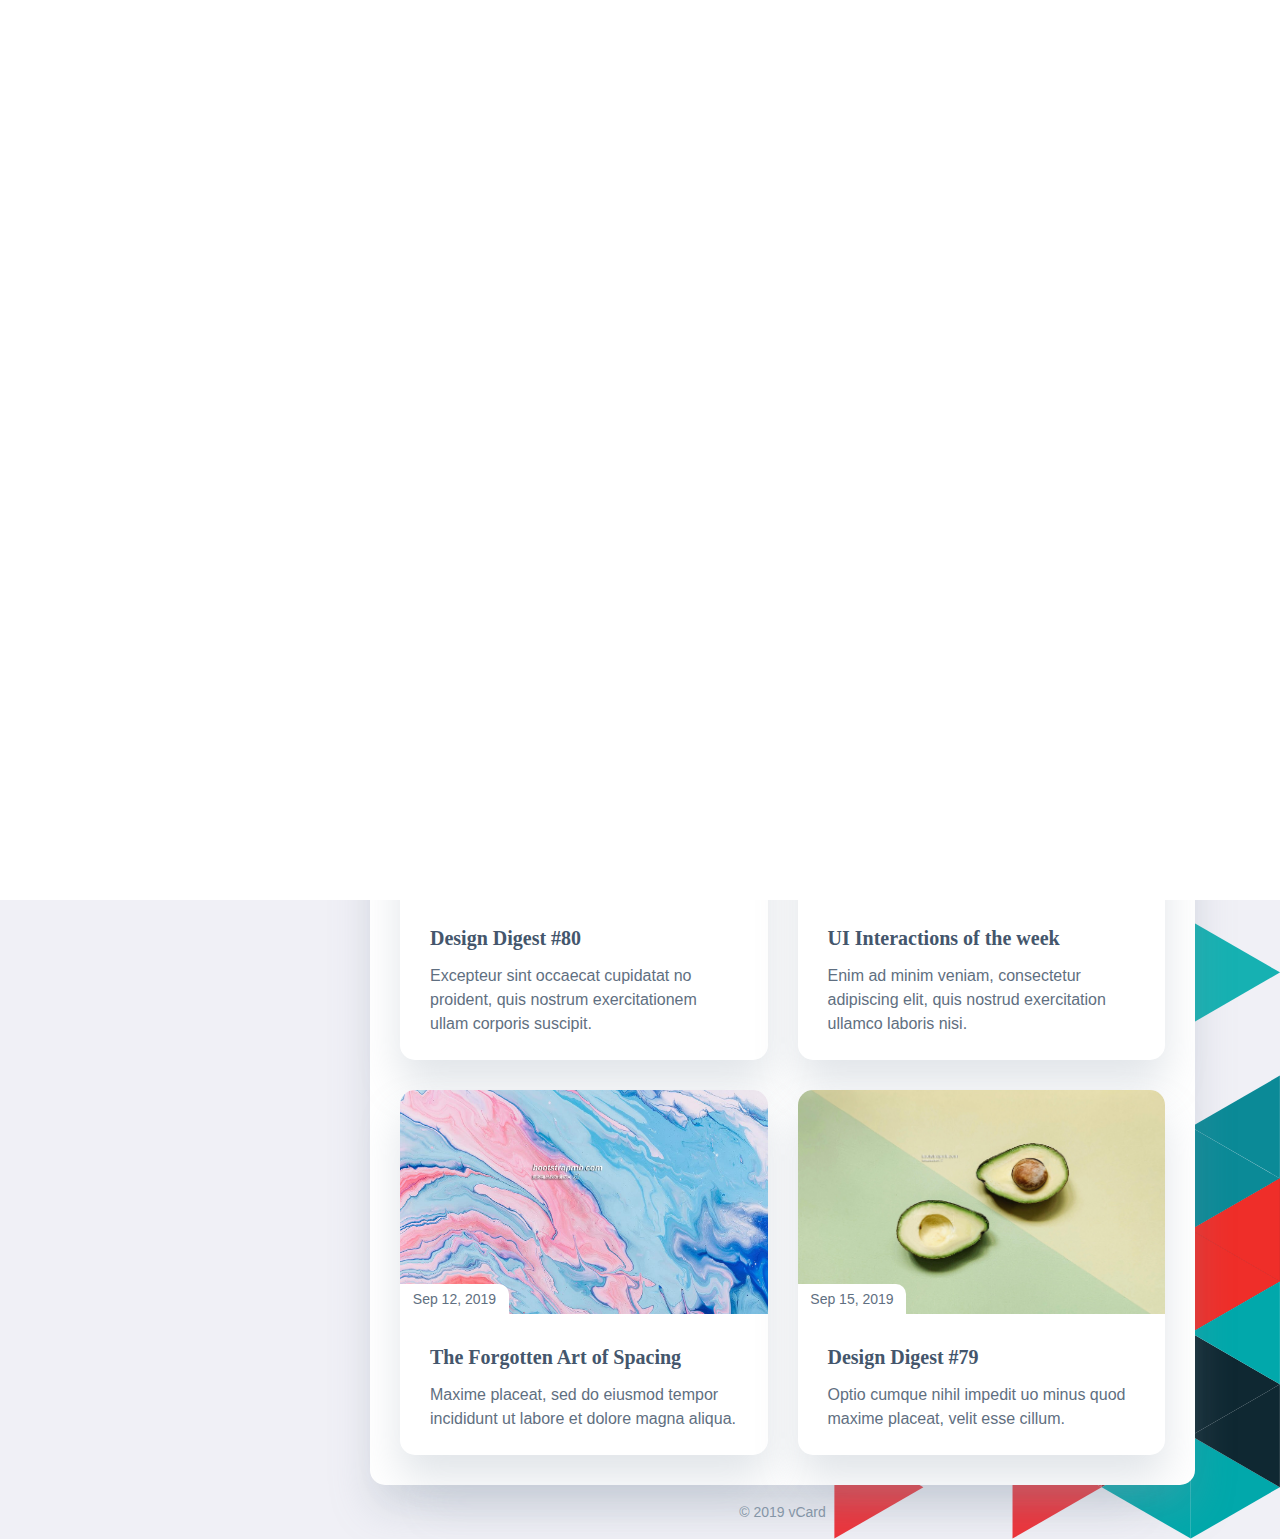
==== commit 90c90ab8: "template_vCard_1" ====
--- a/blog.html
+++ b/blog.html
@@ -1,221 +1,234 @@
-﻿<!DOCTYPE html>
-<html lang="en">
-
-<head>
-    <meta charset="utf-8" />
-    <title>vCard - Blog</title>
-
-	<!-- Meta Data -->
-	<meta http-equiv="X-UA-Compatible" content="IE=edge">
-	<meta name="viewport" content="width=device-width, initial-scale=1, shrink-to-fit=no">
-	<meta name="format-detection" content="telephone=no"/>
-    <meta name="format-detection" content="address=no"/>
-    <meta name="author" content="ArtTemplate" />
-    <meta name="description" content="vCard" />
-
-    <!-- Twitter data -->
-    <meta name="twitter:card" content="summary_large_image">
-    <meta name="twitter:site" content="@ArtTemplates">
-    <meta name="twitter:title" content="vCard">
-    <meta name="twitter:description" content="vCard">
-    <meta name="twitter:image" content="assets/images/social.jpg">
-
-    <!-- Open Graph data -->
-    <meta property="og:title" content="ArtTemplate" />
-    <meta property="og:type" content="website" />
-    <meta property="og:url" content="your url website" />
-    <meta property="og:image" content="assets/images/social.jpg" />
-    <meta property="og:description" content="vCard" />
-    <meta property="og:site_name" content="vCard" />
-
-	<!-- Favicons -->
-	<link rel="apple-touch-icon" sizes="144x144" href="assets/images/favicons/apple-touch-icon-144x144.png">
-	<link rel="apple-touch-icon" sizes="114x114" href="assets/images/favicons/apple-touch-icon-114x114.png">
-	<link rel="apple-touch-icon" sizes="72x72" href="assets/images/favicons/apple-touch-icon-72x72.png">
-	<link rel="apple-touch-icon" sizes="57x57" href="assets/images/favicons/apple-touch-icon-57x57.png">
-	<link rel="shortcut icon" href="assets/images/favicons/favicon.png" type="image/png">
-
-    <!-- Styles -->
-	<link rel="stylesheet" type="text/css" href="assets/styles/style.css"/>
-    <link rel="stylesheet" type="text/css" href="assets/demo/style-demo.css"/>
-	
-</head>
-<body>
-    <!-- Preloader -->
-    <div class="preloader">
-	    <div class="preloader__wrap">
-		    <div class="circle-pulse">
-                <div class="circle-pulse__1"></div>
-                <div class="circle-pulse__2"></div>
-            </div>
-		    <div class="preloader__progress"><span></span></div>
-		</div>
-	</div>
-
-    <main class="main">
-	    <!-- Header Image -->
-		<div class="header-image">
-		    <div class="js-parallax" style="background-image: url(assets/img/image_header.jpg);"></div>
-		</div>
-		
-	    <div class="container gutter-top">
-		    <!-- Header -->
-		    <header class="header box">
-			    <div class="header__left">
-				    <div class="header__photo">
-					    <img class="header__photo-img" src="assets/img/main-photo.svg" alt="Ronald Robertson">
-					</div>
-					<div class="header__base-info">
-					    <h4 class="title titl--h4">Ronald Robertson</h4>
-						<div class="status">Creative Director</div>
-						<ul class="header__social">
-						    <li><a href="https://www.facebook.com"><i class="font-icon icon-facebook1"></i></a></li>
-						    <li><a href="https://www.twitter.com"><i class="font-icon icon-twitter1"></i></a></li>
-							<li><a href="https://www.instagram.com"><i class="font-icon icon-instagram1"></i></a></li>
-						</ul>
-					</div>
-				</div>
-				<div class="header__right">
-				    <ul class="header__contact">
-					    <li><span class="overhead">Email</span>ronald@example.com</li>
-						<li><span class="overhead">Phone</span>+1 (070) 123–8459</li>
-					</ul>
-					<ul class="header__contact">
-					    <li><span class="overhead">Birthday</span>17 March, 1995</li>
-						<li><span class="overhead">Location</span>San-Francisco, USA</li>
-					</ul>
-				</div>
-			</header>
-		        
-			<div class="row sticky-parent">
-			    <!-- Sidebar nav -->
-                <aside class="col-12 col-md-12 col-lg-2">
-				    <div class="sidebar box sticky-column">
-	                    <ul class="nav">
-                            <li class="nav__item"><a href="index.html"><i class="icon-user"></i>About</a></li>
-							<li class="nav__item"><a href="resume.html"><i class="icon-file-text"></i>Resume</a></li>
-                            <li class="nav__item"><a href="works.html"><i class="icon-codesandbox"></i> Works</a></li>
-                            <li class="nav__item"><a class="active" href="blog.html"><i class="icon-book-open"></i>Blog</a></li>
-                            <li class="nav__item"><a href="contact.html"><i class="icon-book"></i>Contact</a></li>
-                        </ul>
-					</div>
-		        </aside>
-				
-				<!-- Content -->
-		        <div class="col-12 col-md-12 col-lg-10">
-				    <div class="box box-content">
-					    <div class="pb-2">
-		                    <h1 class="title title--h1 first-title title__separate">Blog</h1>
-					    </div>
-
-						<!-- News -->
-						<div class="news-grid">
-							<!-- Post -->
-							<article class="news-item box">
-							    <div class="news-item__image-wrap overlay overlay--45">
-								    <div class="news-item__date">16<span>Jun</span></div>
-									<a class="news-item__link" href="single-post.html"></a>
-								    <img class="cover lazyload" src="assets/img/image_02.jpg" alt="" />
-								</div>
-								<div class="news-item__caption">
-								    <h2 class="title title--h4">Design Conferences in 2019</h2>
-									<p>Veritatis et quasi architecto beatae vitae dicta sunt, explicabo.</p>
-								</div>
-							</article>
-
-							<!-- Post -->
-							<article class="news-item box">
-							    <div class="news-item__image-wrap overlay overlay--45">
-								    <div class="news-item__date">15<span>Jun</span></div>
-									<a class="news-item__link" href="single-post.html"></a>
-								    <img class="cover lazyload" src="assets/img/image_06.jpg" alt="" />
-								</div>
-								<div class="news-item__caption">
-								    <h2 class="title title--h4">Best Fonts Every Designer</h2>
-									<p>Sed ut perspiciatis, nam libero tempore, cum soluta nobis est eligendi.</p>
-								</div>
-							</article>
-
-							<!-- Post -->
-							<article class="news-item box">
-							    <div class="news-item__image-wrap overlay overlay--45">
-								    <div class="news-item__date">14<span>Jun</span></div>
-									<a class="news-item__link" href="single-post.html"></a>
-								    <img class="cover lazyload" src="assets/img/image_08.jpg" alt="" />
-								</div>
-								<div class="news-item__caption">
-								    <h2 class="title title--h4">Design Digest #80</h2>
-									<p>Excepteur sint occaecat cupidatat no proident, quis nostrum exercitationem ullam corporis suscipit.</p>
-								</div>
-							</article>
-							
-							<!-- Post -->
-							<article class="news-item box">
-							    <div class="news-item__image-wrap overlay overlay--45">
-								    <div class="news-item__date">13<span>Jun</span></div>
-									<a class="news-item__link" href="single-post.html"></a>
-								    <img class="cover lazyload" src="assets/img/image_07.jpg" alt="" />
-								</div>
-								<div class="news-item__caption">
-								    <h2 class="title title--h4">UI Interactions of the week</h2>
-									<p>Enim ad minim veniam, consectetur adipiscing elit, quis nostrud exercitation ullamco laboris nisi.</p>
-								</div>
-							</article>
-							
-							<!-- Post -->
-							<article class="news-item box">
-							    <div class="news-item__image-wrap overlay overlay--45">
-								    <div class="news-item__date">12<span>Jun</span></div>
-									<a class="news-item__link" href="single-post.html"></a>
-								    <img class="cover lazyload" src="assets/img/image_05.jpg" alt="" />
-								</div>
-								<div class="news-item__caption">
-								    <h2 class="title title--h4">The Forgotten Art of Spacing</h2>
-									<p>Maxime placeat, sed do eiusmod tempor incididunt ut labore et dolore magna aliqua.</p>
-								</div>
-							</article>
-							
-							<!-- Post -->
-							<article class="news-item box">
-							    <div class="news-item__image-wrap overlay overlay--45">
-								    <div class="news-item__date">10<span>Jun</span></div>
-									<a class="news-item__link" href="single-post.html"></a>
-								    <img class="cover lazyload" src="assets/img/image_01.jpg" alt="" />
-								</div>
-								<div class="news-item__caption">
-								    <h2 class="title title--h4">Design Digest #79</h2>
-									<p>Optio cumque nihil impedit uo minus quod maxime placeat, velit esse cillum.</p>
-								</div>
-							</article>
-						</div>
-					</div>
-					
-					<!-- Footer -->
-					<footer class="footer">© 2020 vCard</footer>
-		        </div>
-			</div>
-		</div>	
-    </main>
-
-    <div class="back-to-top"></div>
-	
-    <!-- SVG masks -->
-    <svg class="svg-defs">
-        <clipPath id="avatar-box">
-            <path d="M1.85379 38.4859C2.9221 18.6653 18.6653 2.92275 38.4858 1.85453 56.0986.905299 77.2792 0 94 0c16.721 0 37.901.905299 55.514 1.85453 19.821 1.06822 35.564 16.81077 36.632 36.63137C187.095 56.0922 188 77.267 188 94c0 16.733-.905 37.908-1.854 55.514-1.068 19.821-16.811 35.563-36.632 36.631C131.901 187.095 110.721 188 94 188c-16.7208 0-37.9014-.905-55.5142-1.855-19.8205-1.068-35.5637-16.81-36.63201-36.631C.904831 131.908 0 110.733 0 94c0-16.733.904831-37.9078 1.85379-55.5141z"/>
-        </clipPath>
-        <clipPath id="avatar-hexagon">
-             <path d="M0 27.2891c0-4.6662 2.4889-8.976 6.52491-11.2986L31.308 1.72845c3.98-2.290382 8.8697-2.305446 12.8637-.03963l25.234 14.31558C73.4807 18.3162 76 22.6478 76 27.3426V56.684c0 4.6805-2.5041 9.0013-6.5597 11.3186L44.4317 82.2915c-3.9869 2.278-8.8765 2.278-12.8634 0L6.55974 68.0026C2.50414 65.6853 0 61.3645 0 56.684V27.2891z"/>
-        </clipPath>		
-    </svg>
-    
- 
-	
-	<!-- JavaScripts -->
-	<script src="assets/js/jquery-3.4.1.min.js"></script>
-	<script src="assets/js/plugins.min.js"></script>
-    <script src="assets/js/common.js"></script>
-    
-	<script src="assets/demo/plugins-demo.js"></script>
-</body>
-</html>+﻿<!DOCTYPE html>
+<html lang="en">
+
+<head>
+    <meta charset="utf-8" />
+    <title>vCard - Blog</title>
+
+	<!-- Meta Data -->
+	<meta http-equiv="X-UA-Compatible" content="IE=edge">
+	<meta name="viewport" content="width=device-width, initial-scale=1, shrink-to-fit=no">
+	<meta name="format-detection" content="telephone=no"/>
+    <meta name="format-detection" content="address=no"/>
+    <meta name="author" content="ArtTemplate" />
+    <meta name="description" content="vCard" />
+
+    <!-- Twitter data -->
+    <meta name="twitter:card" content="summary_large_image">
+    <meta name="twitter:site" content="@ArtTemplates">
+    <meta name="twitter:title" content="vCard">
+    <meta name="twitter:description" content="vCard">
+    <meta name="twitter:image" content="assets/images/social.jpg">
+
+    <!-- Open Graph data -->
+    <meta property="og:title" content="ArtTemplate" />
+    <meta property="og:type" content="website" />
+    <meta property="og:url" content="your url website" />
+    <meta property="og:image" content="assets/images/social.jpg" />
+    <meta property="og:description" content="vCard" />
+    <meta property="og:site_name" content="vCard" />
+
+	<!-- Favicons -->
+	<link rel="apple-touch-icon" sizes="144x144" href="assets/images/favicons/apple-touch-icon-144x144.png">
+	<link rel="apple-touch-icon" sizes="114x114" href="assets/images/favicons/apple-touch-icon-114x114.png">
+	<link rel="apple-touch-icon" sizes="72x72" href="assets/images/favicons/apple-touch-icon-72x72.png">
+	<link rel="apple-touch-icon" sizes="57x57" href="assets/images/favicons/apple-touch-icon-57x57.png">
+	<link rel="shortcut icon" href="assets/images/favicons/favicon.png" type="image/png">
+
+    <!-- Styles -->
+	<link rel="stylesheet" type="text/css" href="assets/styles/style.css"/>
+    
+</head>
+<body class="bg-triangles">
+    <!-- Preloader -->
+    <div class="preloader">
+	    <div class="preloader__wrap">
+		    <div class="circle-pulse">
+                <div class="circle-pulse__1"></div>
+                <div class="circle-pulse__2"></div>
+            </div>
+		    <div class="preloader__progress"><span></span></div>
+		</div>
+	</div>
+
+    <main class="main">
+	    <div class="container gutter-top">
+		    <div class="row sticky-parent">
+			    <!-- Sidebar -->
+                <aside class="col-12 col-md-12 col-xl-3">
+				    <div class="sidebar box pb-0 sticky-column">
+						<svg class="avatar avatar--180" viewBox="0 0 188 188">
+                            <g class="avatar__box">
+                                <image xlink:href="assets/img/avatar-1.jpg" height="100%" width="100%" />
+                            </g>
+                        </svg>
+						<div class="text-center">
+						    <h3 class="title title--h3 sidebar__user-name"><span class="weight--500">Felecia</span> Brown</h3>
+							<div class="badge badge--gray">Creative Director</div>
+							
+							<!-- Social -->
+		                    <div class="social">
+		                        <a class="social__link" href="http://www.bootstrapmb.com/"><i class="font-icon icon-facebook"></i></a>
+		                        <a class="social__link" href="https://www.behance.com/"><i class="font-icon icon-twitter"></i></a>
+		                        <a class="social__link" href="https://www.linkedin.com/"><i class="font-icon icon-linkedin2"></i></a>
+		                    </div>
+						</div>
+						
+						<div class="sidebar__info box-inner box-inner--rounded">
+		                    <ul class="contacts-block">
+					            <li class="contacts-block__item" data-toggle="tooltip" data-placement="top" title="Birthday">
+							        <i class="font-icon icon-calendar"></i>March 12, 1995
+							    </li>
+						        <li class="contacts-block__item" data-toggle="tooltip" data-placement="top" title="Address">
+							        <i class="font-icon icon-location"></i>Hong Kong, China
+							    </li>
+						        <li class="contacts-block__item" data-toggle="tooltip" data-placement="top" title="E-mail">
+							        <a href="mailto:example@mail.com"><i class="font-icon icon-envelope"></i>example@mail.com</a>
+							    </li>
+						        <li class="contacts-block__item" data-toggle="tooltip" data-placement="top" title="Phone">
+							        <i class="font-icon icon-phone"></i>+1 (070) 123-4567
+							    </li>
+						        <li class="contacts-block__item" data-toggle="tooltip" data-placement="top" title="Skype">
+							        <a href=""><i class="font-icon icon-skype"></i>Felecia_Brown</a>
+							    </li>
+					        </ul>
+							
+							<a class="btn btn--blue-gradient" href="#"><i class="font-icon icon-download"></i> Download CV</a>
+						</div>
+					</div>	
+		        </aside>
+		        
+				<!-- Content -->
+		        <div class="col-12 col-md-12 col-xl-9">
+				    <div class="box pb-0">
+					    <!-- Menu -->
+					    <div class="circle-menu">
+						    <div class="hamburger">
+                                <div class="line"></div>
+                                <div class="line"></div>
+                                <div class="line"></div>
+                            </div>
+						</div>
+						<div class="inner-menu">
+						    <ul class="nav">
+                                <li class="nav__item"><a href="index.html">About</a></li>
+								<li class="nav__item"><a href="resume.html">Resume</a></li>
+                                <li class="nav__item"><a href="portfolio.html">Portfolio</a></li>
+                                <li class="nav__item"><a class="active" href="blog.html">Blog</a></li>
+                                <li class="nav__item"><a href="contact.html">Contact</a></li>
+                            </ul>
+						</div>
+
+					    <!-- About -->
+						<div class="pb-2">
+		                    <h1 class="title title--h1 title__separate">Blog</h1>
+					    </div>
+
+						<!-- News -->
+						<div class="news-grid pb-0">
+							<!-- Post -->
+							<article class="news-item box">
+							    <div class="news-item__image-wrap overlay overlay--45">
+								    <div class="news-item__date">Sep 16, 2019</div>
+									<a class="news-item__link" href="single-post.html"></a>
+								    <img class="cover lazyload" src="assets/img/image_02.jpg" alt="" />
+								</div>
+								<div class="news-item__caption">
+								    <h2 class="title title--h4">Design Conferences in 2019</h2>
+									<p>Veritatis et quasi architecto beatae vitae dicta sunt, explicabo.</p>
+								</div>
+							</article>
+
+							<!-- Post -->
+							<article class="news-item box">
+							    <div class="news-item__image-wrap overlay overlay--45">
+								    <div class="news-item__date">Sep 15, 2019</div>
+									<a class="news-item__link" href="single-post.html"></a>
+								    <img class="cover lazyload" src="assets/img/image_06.jpg" alt="" />
+								</div>
+								<div class="news-item__caption">
+								    <h2 class="title title--h4">Best Fonts Every Designer</h2>
+									<p>Sed ut perspiciatis, nam libero tempore, cum soluta nobis est eligendi.</p>
+								</div>
+							</article>
+
+							<!-- Post -->
+							<article class="news-item box">
+							    <div class="news-item__image-wrap overlay overlay--45">
+								    <div class="news-item__date">Sep 14, 2019</div>
+									<a class="news-item__link" href="single-post.html"></a>
+								    <img class="cover lazyload" src="assets/img/image_08.jpg" alt="" />
+								</div>
+								<div class="news-item__caption">
+								    <h2 class="title title--h4">Design Digest #80</h2>
+									<p>Excepteur sint occaecat cupidatat no proident, quis nostrum exercitationem ullam corporis suscipit.</p>
+								</div>
+							</article>
+							
+							<!-- Post -->
+							<article class="news-item box">
+							    <div class="news-item__image-wrap overlay overlay--45">
+								    <div class="news-item__date">Sep 13, 2019</div>
+									<a class="news-item__link" href="single-post.html"></a>
+								    <img class="cover lazyload" src="assets/img/image_07.jpg" alt="" />
+								</div>
+								<div class="news-item__caption">
+								    <h2 class="title title--h4">UI Interactions of the week</h2>
+									<p>Enim ad minim veniam, consectetur adipiscing elit, quis nostrud exercitation ullamco laboris nisi.</p>
+								</div>
+							</article>
+							
+							<!-- Post -->
+							<article class="news-item box">
+							    <div class="news-item__image-wrap overlay overlay--45">
+								    <div class="news-item__date">Sep 12, 2019</div>
+									<a class="news-item__link" href="single-post.html"></a>
+								    <img class="cover lazyload" src="assets/img/image_05.jpg" alt="" />
+								</div>
+								<div class="news-item__caption">
+								    <h2 class="title title--h4">The Forgotten Art of Spacing</h2>
+									<p>Maxime placeat, sed do eiusmod tempor incididunt ut labore et dolore magna aliqua.</p>
+								</div>
+							</article>
+							
+							<!-- Post -->
+							<article class="news-item box">
+							    <div class="news-item__image-wrap overlay overlay--45">
+								    <div class="news-item__date">Sep 15, 2019</div>
+									<a class="news-item__link" href="single-post.html"></a>
+								    <img class="cover lazyload" src="assets/img/image_01.jpg" alt="" />
+								</div>
+								<div class="news-item__caption">
+								    <h2 class="title title--h4">Design Digest #79</h2>
+									<p>Optio cumque nihil impedit uo minus quod maxime placeat, velit esse cillum.</p>
+								</div>
+							</article>
+						</div>
+					</div>
+					
+					<!-- Footer -->
+					<footer class="footer">© 2019 vCard</footer>
+		        </div>
+			</div>
+		</div>	
+    </main>
+
+    <div class="back-to-top"></div>
+	
+    <!-- SVG masks -->
+    <svg class="svg-defs">
+        <clipPath id="avatar-box">
+            <path d="M1.85379 38.4859C2.9221 18.6653 18.6653 2.92275 38.4858 1.85453 56.0986.905299 77.2792 0 94 0c16.721 0 37.901.905299 55.514 1.85453 19.821 1.06822 35.564 16.81077 36.632 36.63137C187.095 56.0922 188 77.267 188 94c0 16.733-.905 37.908-1.854 55.514-1.068 19.821-16.811 35.563-36.632 36.631C131.901 187.095 110.721 188 94 188c-16.7208 0-37.9014-.905-55.5142-1.855-19.8205-1.068-35.5637-16.81-36.63201-36.631C.904831 131.908 0 110.733 0 94c0-16.733.904831-37.9078 1.85379-55.5141z"/>
+        </clipPath>
+        <clipPath id="avatar-hexagon">
+             <path d="M0 27.2891c0-4.6662 2.4889-8.976 6.52491-11.2986L31.308 1.72845c3.98-2.290382 8.8697-2.305446 12.8637-.03963l25.234 14.31558C73.4807 18.3162 76 22.6478 76 27.3426V56.684c0 4.6805-2.5041 9.0013-6.5597 11.3186L44.4317 82.2915c-3.9869 2.278-8.8765 2.278-12.8634 0L6.55974 68.0026C2.50414 65.6853 0 61.3645 0 56.684V27.2891z"/>
+        </clipPath>		
+    </svg>
+
+	<!-- JavaScripts -->
+	<script src="assets/js/jquery-3.4.1.min.js"></script>
+	<script src="assets/js/plugins.js"></script>
+    <script src="assets/js/common.js"></script>
+
+</body>
+</html>
--- a/assets/styles/style.css
+++ b/assets/styles/style.css
@@ -1,2844 +1,2535 @@
-/* ------------------------------------------------
- Author: ArtStyles (Art)
- 更多模板：http://www.bootstrapmb.com/
- Template Name: vCard 3
- version: 1.0.0
------------------------------------------------- */
-/* ------------------------------------------------
-
- - General Styles
- - Typography
- - Preloader
- - Form
- - Button
- - Preloader
- - Header
- - Sections
- - Navbar
- - Footer
- - Cases
- - Clients
- - Contact
- - Single post
- - Footer
- - Contact
- - Portfolio
- - News
- - Single news
- - Testimonials
- - Timeline
- - Other
-
------------------------------------------------- */
-@import url(vendors/bootstrap.min.css);
-@import url(vendors/swiper.min.css);
-@import url(../icons/style.css);
-@import url("https://fonts.googleapis.com/css2?family=Poppins:ital,wght@0,400;0,500;0,600;1,400;1,500;1,600&display=swap");
-
-/* -----------------------------------------------------------------
-    - General Styles
------------------------------------------------------------------ */
-*,
-::before,
-::after {
-    background-repeat: no-repeat;
-    box-sizing: border-box;
-}
-
-html {
-    font-size: 1rem;
-    -webkit-overflow-scrolling: touch;
-    -webkit-box-sizing: border-box;
-    box-sizing: border-box;
-    -ms-overflow-x: hidden;
-}
-
-body,
-html {
-    -webkit-text-size-adjust: 100%;
-}
-
-body {
-    background: linear-gradient(145.44deg, #F2F4FA 0%, #FAFBFC 100%);
-    background-repeat: no-repeat;
-    background-attachment: fixed;
-    color: #5E6E80;
-    font-family: "Poppins", sans-serif;
-    font-weight: 400;
-    font-size: 0.875rem;
-    line-height: 1.7;
-    min-height: 100vh;
-    overflow-x: hidden;
-    -ms-overflow-style: scrollbar;
-    -webkit-font-smoothing: antialiased;
-}
-
-@media only screen and (max-width: 580px) {
-    body {
-        line-height: 1.6;
-    }
-}
-
-html.is-scroll-disabled body {
-    height: 100vh;
-    overflow: hidden;
-}
-
-@media all and (-ms-high-contrast: none),
-(-ms-high-contrast: active) {
-    html.is-scroll-disabled {
-        overflow: hidden;
-    }
-}
-
-.no-scroll {
-    overflow: hidden;
-    -ms-overflow-style: none;
-}
-
-.no-scroll-height {
-    overflow-x: hidden;
-}
-
-.svg-defs {
-    position: absolute;
-    height: 0;
-    width: 0;
-}
-
-.bg-triangles {
-    background-image: url(../images/triangles-top.svg), url(../images/triangles-bottom.svg), linear-gradient(145.44deg, #F2F4FA 0%, #FAFBFC 100%);
-    background-position: left top, right bottom;
-    background-repeat: no-repeat;
-    background-size: inherit;
-}
-
-@media only screen and (max-width: 580px) {
-    .bg-triangles {
-        background-size: contain;
-    }
-}
-
-/* -----------------------------------------------------------------
-    - Typography
------------------------------------------------------------------ */
-h1,
-h2,
-h3,
-h4,
-h5,
-h6 {
-    color: #3B4B5E;
-    font-family: "Poppins", sans-serif;
-    font-weight: 600;
-    line-height: 1.3;
-}
-
-.title--h1 {
-    font-size: 2rem;
-    margin-bottom: 1.3rem;
-}
-
-@media only screen and (max-width: 580px) {
-    .title--h1 {
-        font-size: 1.75rem;
-        margin-bottom: 1rem;
-    }
-}
-
-.title--h2 {
-    font-size: 1.625rem;
-}
-
-@media only screen and (max-width: 580px) {
-    .title--h2 {
-        font-size: 1.375rem;
-    }
-}
-
-.title--h3 {
-    font-size: 1.5rem;
-    margin-bottom: 1rem;
-}
-
-@media only screen and (max-width: 580px) {
-    .title--h3 {
-        font-size: 1.125rem;
-    }
-}
-
-.title--h4 {
-    font-size: 1.125rem;
-}
-
-@media only screen and (max-width: 580px) {
-    .title--h4 {
-        font-size: 1rem;
-    }
-}
-
-.title--h5 {
-    font-size: 1rem;
-}
-
-@media only screen and (max-width: 580px) {
-    .title--h5 {
-        font-size: 0.875rem;
-    }
-}
-
-.title--h6 {
-    font-size: 0.875rem;
-}
-
-@media only screen and (max-width: 580px) {
-    .title--h6 {
-        font-size: 0.75rem;
-    }
-}
-
-.title--tone {
-    color: #304CFD;
-}
-
-.title-icon {
-    margin-right: 0.5rem;
-    margin-top: -0.25rem;
-    height: 1.875rem;
-    width: 1.875rem;
-}
-
-@media only screen and (max-width: 580px) {
-    .title-icon {
-        height: 1.5625rem;
-        width: 1.875rem;
-    }
-}
-
-.title__separate {
-    margin-bottom: 2.3125rem;
-    position: relative;
-}
-
-.title__separate::before,
-.title__separate::after {
-    content: '';
-    background-color: #304CFD;
-    border-radius: 0.5rem;
-    height: 5px;
-    position: absolute;
-    bottom: -18px;
-    left: 0;
-    width: 3.125rem;
-    z-index: 1;
-}
-
-.title__separate::after {
-    background-color: #FF965D;
-    width: 1rem;
-}
-
-@media only screen and (max-width: 580px) {
-    .title__separate {
-        margin-bottom: 1.5625rem;
-    }
-
-    .title__separate::before,
-    .title__separate::after {
-        height: 0.1875rem;
-        bottom: -0.625rem;
-    }
-
-    .title__separate::before {
-        width: 3rem;
-    }
-
-    .title__separate::after {
-        width: 1rem;
-    }
-}
-
-.weight--400 {
-    font-weight: 400;
-}
-
-.weight--500 {
-    font-weight: 500;
-}
-
-.weight--600 {
-    font-weight: 600;
-}
-
-.overhead {
-    color: rgba(94, 110, 128, 0.8);
-    font-size: 0.75rem;
-    display: block;
-    text-transform: uppercase;
-}
-
-.block-quote {
-    font-size: 1.25rem;
-    font-weight: 400;
-    font-style: italic;
-    margin: 1.8125rem 0;
-    position: relative;
-    line-height: 1.6;
-}
-
-@media only screen and (max-width: 991px) {
-    .block-quote {
-        padding-left: 3.75rem;
-    }
-}
-
-@media only screen and (max-width: 580px) {
-    .block-quote {
-        font-size: 1.125rem;
-        margin: 0.625rem 0 1.25rem;
-        padding-left: 0;
-        padding-top: 2.5rem;
-    }
-}
-
-.block-quote::before {
-    background-image: url(../icons/icon-quote.svg);
-    background-repeat: no-repeat;
-    background-position: center;
-    background-size: contain;
-    content: '';
-    height: 2.125rem;
-    margin: 0 auto;
-    position: absolute;
-    top: 0;
-    left: -54px;
-    width: 2.125rem;
-}
-
-@media only screen and (max-width: 991px) {
-    .block-quote::before {
-        left: 0;
-    }
-}
-
-@media only screen and (max-width: 580px) {
-    .block-quote::before {
-        right: 0;
-    }
-}
-
-.block-quote__author {
-    font-size: 0.875rem;
-    font-style: normal;
-    display: block;
-    margin-top: 0.625rem;
-    padding-left: 3rem;
-    position: relative;
-}
-
-@media only screen and (max-width: 580px) {
-    .block-quote__author {
-        font-size: 0.875rem;
-        margin-top: 0;
-        padding-left: 2rem;
-    }
-}
-
-.block-quote__author::before {
-    content: '';
-    background-color: #5E6E80;
-    height: 1px;
-    margin-bottom: auto;
-    margin-top: auto;
-    position: absolute;
-    top: 0;
-    bottom: 0;
-    left: 0;
-    width: 2rem;
-}
-
-@media only screen and (max-width: 580px) {
-    .block-quote__author::before {
-        width: 1rem;
-    }
-}
-
-a {
-    color: #304CFD;
-    cursor: pointer;
-    text-decoration: none;
-    -webkit-text-decoration-skip: objects;
-    transition: color 0.3s cubic-bezier(0.72, 0.16, 0.345, 0.875);
-}
-
-a:hover {
-    color: #304CFD;
-    outline: none;
-    text-decoration: underline;
-}
-
-a.decoration--none {
-    text-decoration: none;
-}
-
-img {
-    max-width: 100%;
-    -webkit-user-select: none;
-    -moz-user-select: none;
-    -ms-user-select: none;
-    user-select: none;
-}
-
-iframe {
-    background-color: #5E6E80;
-    border: 0;
-    display: block;
-    height: 100%;
-    width: 100%;
-}
-
-.cover {
-    border-radius: 0.375rem;
-    object-fit: cover;
-    object-position: center;
-    font-family: 'object-fit: cover; object-position: center;';
-    height: 100%;
-    width: 100%;
-}
-
-@media only screen and (max-width: 580px) {
-    .cover {
-        border-radius: 0.25rem;
-    }
-}
-
-::-moz-selection {
-    background: transparent;
-    color: #304CFD;
-}
-
-::selection {
-    background: transparent;
-    color: #304CFD;
-}
-
-/* -----------------------------------------------------------------
-    - Form
------------------------------------------------------------------ */
-.form-control,
-.textarea,
-select,
-.custom-select {
-    background-color: #F7F9FA;
-    border: 2px solid #F7F9FA;
-    border-radius: 1.25rem;
-    box-shadow: none;
-    color: #5E6E80;
-    font-size: inherit;
-    height: auto;
-    padding: 0.875rem 1.375rem 0.8125rem;
-    position: relative;
-    width: 100%;
-    -webkit-appearance: none;
-    -moz-appearance: none;
-    appearance: none;
-}
-
-@media only screen and (max-width: 580px) {
-
-    .form-control,
-    .textarea,
-    select,
-    .custom-select {
-        padding: 0.8125rem 1.375rem 0.75rem;
-    }
-}
-
-.form-control:focus,
-.textarea:focus,
-select:focus,
-.custom-select:focus {
-    background-color: #fff;
-    border: 2px solid rgba(141, 153, 166, 0.2);
-    color: #5E6E80;
-    box-shadow: none;
-    outline: none;
-}
-
-.form-control {
-    line-height: inherit;
-}
-
-@media all and (-ms-high-contrast: none),
-(-ms-high-contrast: active) {
-    .form-control {
-        line-height: 0;
-    }
-}
-
-.form-control__icon {
-    padding-left: 3.375rem;
-}
-
-@media only screen and (max-width: 580px) {
-    .form-control__icon {
-        padding-left: 2.8125rem;
-    }
-}
-
-.textarea {
-    border-radius: 1.25rem;
-    display: block;
-    padding: 0.8125rem 1.1875rem;
-    resize: none;
-}
-
-.form-group {
-    margin-bottom: 2rem;
-    position: relative;
-}
-
-@media only screen and (max-width: 580px) {
-    .form-group {
-        margin-bottom: 1.6875rem;
-    }
-}
-
-.form-group .font-icon {
-    color: #5E6E80;
-    font-size: 1.125rem;
-    margin: auto 0;
-    position: absolute;
-    top: 0;
-    bottom: 0;
-    left: 38px;
-    height: 1rem;
-    width: 1rem;
-    z-index: 1;
-}
-
-@media only screen and (max-width: 580px) {
-    .form-group .font-icon {
-        font-size: 1rem;
-        left: 2.125rem;
-    }
-}
-
-.help-block {
-    position: absolute;
-    font-size: 0.75rem;
-    line-height: 1.4;
-    padding-top: 0.3125rem;
-    padding-left: 0.375rem;
-}
-
-@media only screen and (max-width: 580px) {
-    .help-block {
-        font-size: 0.6875rem;
-    }
-}
-
-.with-errors {
-    color: #FF3D57;
-}
-
-.has-error input,
-.has-error textarea,
-.has-error input:focus,
-.has-error textarea:focus {
-    border-color: #FF3D57;
-}
-
-#validator-contact {
-    font-size: 0.875rem;
-    margin-top: 1rem;
-}
-
-.form-control::-webkit-input-placeholder {
-    color: #8D99A6;
-}
-
-.form-control::-moz-placeholder {
-    color: #8D99A6;
-}
-
-.form-control:-ms-input-placeholder {
-    color: #8D99A6;
-}
-
-.form-control::-ms-input-placeholder {
-    color: #8D99A6;
-}
-
-.form-control::placeholder {
-    color: #8D99A6;
-}
-
-input:invalid,
-textarea:invalid {
-    outline: none !important;
-}
-
-.custom-control-input:focus ~ .custom-control-label::before {
-    box-shadow: 0 0 0 0.2rem rgba(48, 76, 253, 0.25);
-}
-
-.custom-control-input:focus:not(:checked) ~ .custom-control-label::before {
-    border-color: #304CFD;
-}
-
-.custom-control-input:not(:disabled):active ~ .custom-control-label::before {
-    border-color: #fff;
-    background-color: transparent;
-}
-
-.custom-control-input:checked ~ .custom-control-label::before {
-    border-color: #304CFD;
-    background-color: #304CFD;
-}
-
-.custom-control-label {
-    line-height: 1.55;
-    padding-left: 0.5rem;
-}
-
-.custom-control-label::before {
-    background-color: transparent;
-    border: 1px solid #5E6E80;
-}
-
-select,
-.custom-select {
-    background: url("data:image/svg+xml,%3csvg xmlns='http://www.w3.org/2000/svg' viewBox='0 0 4 5'%3e%3cpath fill='%23fff' d='M2 0L0 2h4zm0 5L0 3h4z'/%3e%3c/svg%3e") no-repeat right 0.1rem center/10px 16px;
-}
-
-select option,
-.custom-select option {
-    color: #5E6E80;
-}
-
-.dropdown-menu {
-    border: 0;
-    border-radius: 12px;
-    box-shadow: 0 0.5rem 2.5rem rgba(94, 110, 128, 0.25);
-    color: #5E6E80;
-    font-size: 0.9375rem;
-}
-
-.dropdown-menu::before {
-    content: '';
-    border-left: 0.375rem solid transparent;
-    border-right: 0.375rem solid transparent;
-    border-bottom: 0.375rem solid #fff;
-    height: 0;
-    position: absolute;
-    top: -6px;
-    left: 18px;
-    width: 0;
-}
-
-.dropdown.dropup .dropdown-menu::before {
-    border-left: 0.375rem solid transparent;
-    border-right: 0.375rem solid transparent;
-    border-top: 0.375rem solid #fff;
-    border-bottom: 0.375rem solid transparent;
-    top: auto;
-    bottom: -0.75rem;
-}
-
-.tooltip-inner {
-    max-width: 12.5rem;
-    padding: 0.25rem 0.625rem 0.25rem;
-    background-color: #5E6E80;
-    border-radius: 0.25rem;
-    box-shadow: 0 1rem 2rem rgba(94, 110, 128, 0.25), 0 0.125rem 1rem rgba(94, 110, 128, 0.5);
-}
-
-.tooltip.show {
-    opacity: 1;
-}
-
-.bs-tooltip-top .arrow::before,
-.bs-tooltip-auto[x-placement^="top"] .arrow::before {
-    border-width: 0.3125rem 0.3125rem 0;
-    border-top-color: #5E6E80;
-}
-
-.bs-tooltip-right .arrow::before,
-.bs-tooltip-auto[x-placement^="right"] .arrow::before {
-    border-width: 0.3125rem 0.3125rem 0.3125rem 0;
-    border-right-color: #5E6E80;
-}
-
-.bs-tooltip-left .arrow::before,
-.bs-tooltip-auto[x-placement^="left"] .arrow::before {
-    border-width: 0.3125rem 0 0.3125rem 0.3125rem;
-    border-left-color: #5E6E80;
-}
-
-.bs-tooltip-bottom .arrow::before,
-.bs-tooltip-auto[x-placement^="bottom"] .arrow::before {
-    border-width: 0 0.3125rem 0.3125rem;
-    border-bottom-color: #5E6E80;
-}
-
-@media only screen and (min-width: 580px) {
-    .pt-sm-6 {
-        padding-top: 5rem;
-    }
-}
-
-.btn {
-    background-image: linear-gradient(142.17deg, #3086FF 6.66%, #304CFD 91.48%);
-    box-shadow: inset -0.25rem -0.25rem 0.3125rem rgba(0, 0, 0, 0.1), inset 0.25rem 0.25rem 0.3125rem rgba(255, 255, 255, 0.23);
-    border-radius: 20px;
-    border: 0;
-    color: #fff;
-    cursor: pointer;
-    font-size: 1rem;
-    font-weight: 400;
-    line-height: 1;
-    height: 3.5rem;
-    padding: 0 1.5rem;
-    position: relative;
-    transition: .4s ease-in-out;
-    white-space: nowrap;
-}
-
-.btn:hover {
-    color: #fff;
-    box-shadow: none;
-    opacity: .9;
-}
-
-.btn .font-icon {
-    margin-right: 0.375rem;
-}
-
-.btn.disabled {
-    pointer-events: none;
-}
-
-.btn.disabled:hover {
-    opacity: .9;
-}
-
-.btn.disabled:hover {
-    opacity: .9;
-}
-
-button:focus {
-    outline: none;
-}
-
-/* -----------------------------------------------------------------
-    - Preloader
------------------------------------------------------------------ */
-.preloader {
-    display: flex;
-    align-items: center;
-    justify-content: center;
-    background-color: #fff;
-    position: fixed;
-    top: 0;
-    left: 0;
-    width: 100%;
-    height: 100%;
-    overflow: hidden;
-    text-align: center;
-    z-index: 1106;
-    opacity: 1;
-}
-
-.preloader > * {
-    min-width: 0;
-}
-
-.preloader__wrap {
-    width: 100%;
-    max-width: 9.375rem;
-}
-
-.preloader__progress {
-    background: #fff;
-    height: 0.125rem;
-    position: absolute;
-    top: 0;
-    left: 0;
-    overflow: hidden;
-    width: 100%;
-}
-
-.preloader__progress span {
-    background: #304CFD;
-    position: absolute;
-    top: 0;
-    left: 0;
-    height: 100%;
-    width: 0;
-}
-
-.circle-pulse > * {
-    position: absolute;
-    top: 50%;
-    left: 50%;
-    border-radius: 50%;
-    box-sizing: border-box;
-    transform: scale(0);
-    animation: pulse 1.6s linear infinite;
-}
-
-.circle-pulse__1 {
-    width: 6rem;
-    height: 6rem;
-    margin-top: -3rem;
-    margin-left: -3rem;
-    background-color: #304CFD;
-}
-
-.circle-pulse__2 {
-    width: 4.8rem;
-    height: 4.8rem;
-    margin-top: -2.4rem;
-    margin-left: -2.4rem;
-    background-color: rgba(48, 76, 253, 0.7);
-    animation-delay: -0.8s;
-}
-
-@keyframes pulse {
-    0% {
-        transform: scale(0, 0);
-        opacity: 1;
-    }
-
-    100% {
-        transform: scale(1, 1);
-        opacity: 0;
-    }
-}
-
-/* -----------------------------------------------------------------
-    - Header
------------------------------------------------------------------ */
-.header-image {
-    height: 19.75rem;
-    position: absolute;
-    top: 0;
-    left: 0;
-    width: 100%;
-}
-
-.header {
-    display: flex;
-    margin-bottom: 1.875rem;
-}
-
-.header > * {
-    min-width: 0;
-}
-
-@media only screen and (max-width: 991px) {
-    .header {
-        flex-direction: column;
-    }
-}
-
-@media only screen and (max-width: 580px) {
-    .header {
-        margin-bottom: 0.9375rem;
-    }
-}
-
-.header__left {
-    display: flex;
-    align-items: start;
-    flex: 0 0 50%;
-    padding-right: 1.875rem;
-    position: relative;
-}
-
-.header__left > * {
-    min-width: 0;
-}
-
-.header__left::before {
-    content: '';
-    background-color: #EBF0F2;
-    position: absolute;
-    top: 0;
-    right: 0;
-    bottom: 0;
-    height: 100%;
-    width: 1px;
-}
-
-@media only screen and (max-width: 991px) {
-    .header__left {
-        align-items: center;
-        flex-direction: column;
-        padding-right: 0;
-        padding-bottom: 1.25rem;
-        text-align: center;
-    }
-
-    .header__left::before {
-        position: absolute;
-        top: auto;
-        right: 0;
-        bottom: 0;
-        height: 1px;
-        width: 100%;
-    }
-}
-
-.header__right {
-    display: flex;
-    align-items: start;
-    flex: 0 0 50%;
-    padding-left: 1.875rem;
-}
-
-.header__right > * {
-    min-width: 0;
-}
-
-@media only screen and (max-width: 991px) {
-    .header__right {
-        padding-left: 0;
-        padding-top: 1.875rem;
-    }
-
-    .header__right ul:first-child {
-        padding: 0;
-    }
-}
-
-@media only screen and (max-width: 580px) {
-    .header__right {
-        flex-direction: column;
-        padding-top: 1.5rem;
-    }
-}
-
-.header__photo {
-    background-color: #fff;
-    border: 0.375rem solid #fff;
-    border-radius: 2.9375rem;
-    box-shadow: 0 0.5rem 1.5rem rgba(0, 0, 0, 0.05);
-    margin-top: -4.125rem;
-    height: 10.125rem;
-    overflow: hidden;
-    width: 10.125rem;
-}
-
-@media only screen and (max-width: 991px) {
-    .header__photo {
-        margin-top: -5rem;
-        margin-bottom: 1.25rem;
-    }
-}
-
-.header__photo-img {
-    height: 100%;
-    width: 100%;
-}
-
-.header__base-info {
-    margin-left: 1.5rem;
-}
-
-@media only screen and (max-width: 991px) {
-    .header__base-info {
-        margin-left: 0;
-    }
-}
-
-.header__base-info .title {
-    margin-bottom: 0.125rem;
-}
-
-.header__social {
-    display: flex;
-    align-items: center;
-    font-size: 1rem;
-    list-style: none;
-    margin-top: 0.5rem;
-    margin-bottom: 0;
-    padding: 0;
-}
-
-.header__social > * {
-    min-width: 0;
-}
-
-.header__social li {
-    margin-right: 1rem;
-}
-
-.header__social li:last-child {
-    margin-right: 0;
-}
-
-.header__social a {
-    color: #5E6E80;
-    text-decoration: none;
-}
-
-.header__social a:hover {
-    color: #304CFD;
-}
-
-@media only screen and (max-width: 991px) {
-    .header__social {
-        justify-content: center;
-    }
-}
-
-.header__contact {
-    list-style: none;
-    margin-bottom: 0;
-    width: 50%;
-}
-
-@media only screen and (max-width: 991px) {
-    .header__contact:first-child {
-        padding: 0;
-        margin-bottom: 1rem;
-    }
-}
-
-@media only screen and (max-width: 580px) {
-    .header__contact {
-        padding: 0;
-        width: 100%;
-    }
-
-    .header__contact:first-child {
-        margin-bottom: 0.75rem;
-    }
-}
-
-.header__contact li {
-    margin-bottom: 1rem;
-    word-break: break-all;
-}
-
-@media only screen and (max-width: 580px) {
-    .header__contact li {
-        margin-bottom: 0.75rem;
-    }
-}
-
-.header__contact li:last-child {
-    margin-bottom: 0;
-}
-
-.status {
-    font-size: 0.875rem;
-    display: inline-flex;
-    align-items: center;
-}
-
-.status > * {
-    min-width: 0;
-}
-
-/* -----------------------------------------------------------------
-    - Sections
------------------------------------------------------------------ */
-.box {
-    background-color: #fff;
-    border-radius: 20px;
-    box-shadow: 0px 20px 40px rgba(103, 118, 128, 0.03);
-    padding: 1.875rem;
-    position: relative;
-    transition: box-shadow .3s ease-in-out;
-}
-
-@media only screen and (max-width: 580px) {
-    .box {
-        padding: 1rem;
-    }
-}
-
-.box__border {
-    border: 2px solid #EBF0F2;
-    border-radius: 20px;
-}
-
-@media only screen and (max-width: 580px) {
-    .box__border {
-        border-radius: 13.3333333333px;
-        padding: 1rem;
-    }
-}
-
-@media only screen and (max-width: 991px) {
-    .box-content {
-        border-radius: 0 0 20px 20px;
-    }
-}
-
-@media only screen and (max-width: 580px) {
-    .box-content {
-        border-radius: 13.3333333333px;
-    }
-}
-
-.js-image {
-    background-size: cover;
-    background-position: center;
-    height: 100%;
-    width: 100%;
-}
-
-.overlay {
-    position: relative;
-}
-
-.overlay::before,
-.overlay--45::before,
-.overlay--80::before {
-    content: '';
-    background-color: rgba(46, 47, 54, 0.8);
-    position: absolute;
-    top: 0;
-    left: 0;
-    height: 100%;
-    width: 100%;
-    z-index: 2;
-}
-
-.overlay--45::before {
-    background-color: rgba(46, 47, 54, 0.45);
-}
-
-.overlay--80::before {
-    background-color: rgba(46, 47, 54, 0.8);
-}
-
-.gutter-top {
-    padding-top: 14.375rem;
-}
-
-@media only screen and (max-width: 580px) {
-    .gutter-top {
-        padding-top: 8.125rem;
-    }
-}
-
-.gutter-top-100 {
-    padding-top: 6.25rem;
-}
-
-@media only screen and (max-width: 580px) {
-    .gutter-top-100 {
-        padding-top: 8.125rem;
-    }
-}
-
-.avatar {
-    display: block;
-    height: 100%;
-    width: 100%;
-}
-
-.avatar--180 {
-    max-height: 11.25rem;
-    max-width: 11.25rem;
-    height: 11.25rem;
-    width: 11.25rem;
-}
-
-@media only screen and (max-width: 991px) {
-    .avatar--180 {
-        max-height: 12.5rem;
-        max-width: 12.5rem;
-        height: 12.5rem;
-        width: 12.5rem;
-    }
-}
-
-.avatar--80 {
-    max-height: 5rem;
-    max-width: 5rem;
-}
-
-@media only screen and (max-width: 580px) {
-    .avatar--80 {
-        max-height: 4.5454545455rem;
-        max-width: 4.5454545455rem;
-    }
-}
-
-.avatar--60 {
-    max-height: 3.75rem;
-    max-width: 3.75rem;
-}
-
-@media only screen and (max-width: 580px) {
-    .avatar--60 {
-        max-height: 2.8195488722rem;
-        max-width: 2.8195488722rem;
-    }
-}
-
-.avatar__box {
-    -webkit-clip-path: url(#avatar-box);
-    clip-path: url(#avatar-box);
-}
-
-.avatar__hexagon {
-    -webkit-clip-path: url(#avatar-hexagon);
-    clip-path: url(#avatar-hexagon);
-}
-
-.avatar image {
-    height: 100%;
-    width: 100%;
-}
-
-.social {
-    line-height: 0;
-    margin-top: 1.5rem;
-    margin-bottom: 1.375rem;
-}
-
-.social__link {
-    color: #3B4B5E;
-    display: inline-block;
-    font-size: 0.875rem;
-    margin-left: 0.8125rem;
-    text-decoration: none;
-}
-
-.social__link:hover {
-    cursor: pointer;
-    text-decoration: none;
-}
-
-.social__link:first-child {
-    margin-left: 0;
-}
-
-/* -----------------------------------------------------------------
-    - Navbar
------------------------------------------------------------------ */
-.sidebar {
-    transition: all .3s ease-in-out;
-}
-
-@media only screen and (max-width: 1200px) {
-    .sidebar {
-        padding: 1.5rem;
-    }
-}
-
-@media only screen and (max-width: 991px) {
-    .sidebar {
-        border-bottom: 1px solid #EBF0F2;
-        border-radius: 20px 20px 0 0;
-        padding: 1.875rem;
-    }
-}
-
-@media only screen and (max-width: 580px) {
-    .sidebar {
-        border-bottom: 0;
-        border-radius: 0;
-        box-shadow: 0px 20px 40px rgba(103, 118, 128, 0.2);
-        padding: 0.5rem 0.9375rem;
-        position: fixed;
-        top: 0;
-        left: 0;
-        width: 100%;
-        z-index: 10;
-    }
-}
-
-.sidebar.is_stuck {
-    margin-top: 1.875rem;
-    z-index: 1;
-}
-
-@media only screen and (max-width: 991px) {
-    .nav {
-        justify-content: space-between;
-    }
-}
-
-@media only screen and (max-width: 580px) {
-    .nav {
-        justify-content: center;
-    }
-}
-
-.nav__item {
-    display: block;
-    height: 6.25rem;
-    margin-bottom: 1rem;
-    text-align: center;
-    text-transform: uppercase;
-    width: 100%;
-}
-
-.nav__item:last-child {
-    margin-bottom: 0;
-}
-
-@media only screen and (max-width: 1200px) {
-    .nav__item {
-        height: 5.125rem;
-    }
-}
-
-@media only screen and (max-width: 991px) {
-    .nav__item {
-        margin-bottom: 0;
-        width: calc(20% - 1rem);
-    }
-}
-
-@media only screen and (max-width: 768px) {
-    .nav__item {
-        width: calc(20% - .5rem);
-    }
-}
-
-@media only screen and (max-width: 580px) {
-    .nav__item {
-        height: auto;
-        width: calc(20% - 0rem);
-    }
-}
-
-.nav__item a {
-    background-color: #F7F9FA;
-    border-radius: 1.25rem;
-    color: #5E6E80;
-    font-size: 0.875rem;
-    font-weight: 500;
-    display: flex;
-    flex-direction: column;
-    align-items: center;
-    justify-content: center;
-    height: 100%;
-    position: relative;
-    text-decoration: none;
-    transition: all 0s;
-}
-
-.nav__item a > * {
-    min-width: 0;
-}
-
-.nav__item a:hover {
-    color: #304CFD;
-}
-
-@media only screen and (max-width: 1200px) {
-    .nav__item a {
-        border-radius: 1rem;
-        font-size: 0.75rem;
-    }
-}
-
-@media only screen and (max-width: 768px) {
-    .nav__item a {
-        font-size: 0.6875rem;
-    }
-}
-
-@media only screen and (max-width: 580px) {
-    .nav__item a {
-        background-color: transparent;
-    }
-}
-
-.nav__item a.active {
-    background-image: linear-gradient(142.17deg, #3086FF 6.66%, #304CFD 91.48%);
-    box-shadow: inset -0.25rem -0.25rem 0.3125rem rgba(0, 0, 0, 0.1), inset 0.25rem 0.25rem 0.3125rem rgba(255, 255, 255, 0.23);
-    color: #fff;
-}
-
-.nav__item a.active:hover {
-    color: #fff;
-}
-
-@media only screen and (max-width: 580px) {
-    .nav__item a.active {
-        background-image: none;
-        box-shadow: none;
-        color: #304CFD;
-    }
-
-    .nav__item a.active:hover {
-        color: #304CFD;
-    }
-
-    .nav__item a.active::before {
-        content: '';
-        background-color: #304CFD;
-        height: 0.125rem;
-        position: absolute;
-        bottom: -8px;
-        left: 0;
-        width: 100%;
-    }
-}
-
-.nav__item [class^="icon-"] {
-    display: block;
-    font-size: 2.25rem;
-    margin-top: 0.25rem;
-    margin-bottom: 0.5rem;
-}
-
-@media only screen and (max-width: 1200px) {
-    .nav__item [class^="icon-"] {
-        font-size: 1.75rem;
-        margin-bottom: 0.25rem;
-    }
-}
-
-@media only screen and (max-width: 768px) {
-    .nav__item [class^="icon-"] {
-        font-size: 1.5rem;
-    }
-}
-
-@media only screen and (max-width: 580px) {
-    .nav__item [class^="icon-"] {
-        font-size: 1.0625rem;
-        margin-top: 0.375rem;
-    }
-}
-
-/* -----------------------------------------------------------------
-    - Footer
------------------------------------------------------------------ */
-.footer {
-    color: #8D99A6;
-    font-size: 0.875rem;
-    padding-top: 1rem;
-    padding-bottom: 1rem;
-    text-align: center;
-}
-
-@media only screen and (max-width: 580px) {
-    .footer {
-        padding-top: 0.5rem;
-        padding-bottom: 0.5rem;
-    }
-}
-
-/* -----------------------------------------------------------------
-    - Cases
------------------------------------------------------------------ */
-.case-item {
-    border: 2px solid #EBF0F2;
-    border-radius: calc(20px + 10px);
-    display: flex;
-    flex-direction: column;
-    align-items: center;
-    height: calc(100% - 24px);
-    margin-bottom: 1.5rem;
-    padding: 1.875rem 1.875rem 1.5rem;
-    position: relative;
-    text-align: center;
-}
-
-.case-item > * {
-    min-width: 0;
-}
-
-@media only screen and (max-width: 991px) {
-    .case-item {
-        height: calc(100% - 20px);
-    }
-}
-
-@media only screen and (max-width: 580px) {
-    .case-item {
-        border-radius: 13.3333333333px;
-        height: calc(100% - 15px);
-        margin-bottom: 0.9375rem;
-        padding: 1rem;
-        text-align: center;
-    }
-}
-
-@media screen and (-ms-high-contrast: active),
-(-ms-high-contrast: none) {
-    .case-item {
-        display: block;
-    }
-}
-
-.case-item__icon {
-    height: 2.5rem;
-    width: 2.5rem;
-    margin-bottom: 1rem;
-}
-
-@media only screen and (max-width: 580px) {
-    .case-item__icon {
-        margin-bottom: 0.8125rem;
-    }
-}
-
-.case-item div {
-    flex: 1;
-}
-
-.case-item__caption {
-    line-height: 1.5;
-}
-
-@media only screen and (max-width: 580px) {
-    .case-item__caption {
-        font-size: 0.8125rem;
-        line-height: 1.4;
-    }
-}
-
-.case-item__caption:last-child {
-    margin-bottom: 0;
-}
-
-/* -----------------------------------------------------------------
-    - Clients
------------------------------------------------------------------ */
-.js-carousel-clients {
-    padding-top: 0.5rem;
-    padding-bottom: 1rem;
-}
-
-@media only screen and (max-width: 991px) {
-    .js-carousel-clients {
-        padding-bottom: 0;
-    }
-}
-
-@media only screen and (max-width: 580px) {
-    .js-carousel-clients .swiper-slide {
-        text-align: center;
-    }
-}
-
-/* -----------------------------------------------------------------
-    - Contact
------------------------------------------------------------------ */
-@media only screen and (max-width: 768px) {
-    .contact-form .btn {
-        width: 100%;
-    }
-}
-
-.map {
-    background-color: #F7F9FA;
-    border-radius: 13.3333333333px;
-    height: 23.75rem;
-    margin-bottom: 2rem;
-    position: relative;
-    direction: ltr;
-}
-
-@media only screen and (max-width: 580px) {
-    .map {
-        height: 15.625rem;
-        margin-bottom: 1.25rem;
-    }
-}
-
-.popover-map-title {
-    color: #3B4B5E;
-    font-size: 1.125rem;
-    margin-top: 0.1875rem;
-    margin-bottom: 0.5rem;
-}
-
-.popover-map-caption {
-    color: #5E6E80;
-    font-weight: 400;
-}
-
-#marker {
-    background-image: url("../images/icon-map-pic.svg");
-    background-size: cover;
-    width: 3.125rem;
-    height: 3.125rem;
-    cursor: pointer;
-}
-
-/* -----------------------------------------------------------------
-    - Portfolio
------------------------------------------------------------------ */
-.gutter-sizer {
-    width: 1.875rem;
-}
-
-.gallery-grid {
-    display: flex;
-}
-
-.gallery-grid > * {
-    min-width: 0;
-}
-
-.gallery-grid__item {
-    margin-bottom: 1.25rem;
-    width: calc(33% - 18px);
-}
-
-@media only screen and (max-width: 991px) {
-    .gallery-grid__item {
-        width: calc(50% - 16px);
-    }
-}
-
-@media only screen and (max-width: 768px) {
-    .gallery-grid__item {
-        width: 100%;
-    }
-
-    .gallery-grid__item:last-child {
-        margin-bottom: 0;
-    }
-}
-
-.gallery-grid__item:hover .gallery-grid__image {
-    transform: scale3d(1.1, 1.1, 1);
-}
-
-.gallery-grid-two .gallery-grid__item {
-    width: calc(50% - 16px);
-}
-
-@media only screen and (max-width: 768px) {
-    .gallery-grid-two .gallery-grid__item {
-        width: 100%;
-    }
-}
-
-.gallery-grid__image-wrap {
-    border-radius: 14px;
-    height: 11.25rem;
-    overflow: hidden;
-    position: relative;
-    width: 100%;
-    z-index: 1;
-}
-
-@media only screen and (max-width: 991px) {
-    .gallery-grid__image-wrap {
-        height: 12.5rem;
-    }
-}
-
-.gallery-grid__item:hover .gallery-grid__image-wrap_news::before,
-.gallery-grid__item:hover .gallery-grid__image-wrap_news::after {
-    opacity: 1;
-}
-
-.gallery-grid__image-wrap_news {
-    border-radius: 14px;
-    height: 11.25rem;
-    overflow: hidden;
-    position: relative;
-    width: 100%;
-    z-index: 1;
-}
-
-@media only screen and (max-width: 991px) {
-    .gallery-grid__image-wrap_news {
-        height: 12.5rem;
-    }
-}
-
-.gallery-grid__image-wrap_news::before {
-    opacity: 0;
-    transition: opacity .5s ease-in-out;
-}
-
-.gallery-grid__image-wrap_news::after {
-    content: '';
-    background-image: url(../icons/icon-news.svg);
-    height: 2.5rem;
-    margin: auto;
-    opacity: 0;
-    pointer-events: none;
-    position: absolute;
-    top: 0;
-    right: 0;
-    bottom: 0;
-    left: 0;
-    transition: opacity .5s ease-in-out;
-    width: 2.5rem;
-    z-index: 2;
-}
-
-
-.gallery-grid-two .gallery-grid__image-wrap {
-    height: auto;
-}
-
-.gallery-grid__image {
-    border-radius: 10px;
-    transform: scale3d(1, 1, 1);
-}
-
-.gallery-grid__title {
-    margin-top: 1rem;
-    margin-bottom: 0;
-}
-
-@media only screen and (max-width: 580px) {
-    .gallery-grid__title {
-        font-size: 0.875rem;
-    }
-}
-
-.gallery-grid__category {
-    font-size: 0.875rem;
-    display: block;
-}
-
-
-@media only screen and (min-width: 769px) {
-    .filter {
-        display: inline-flex;
-        flex-wrap: wrap;
-        font-size: 1rem;
-        list-style: none;
-        margin-bottom: 1.1875rem;
-        padding: 0;
-    }
-
-    .filter > * {
-        min-width: 0;
-    }
-
-    .filter__item {
-        padding-right: 1rem;
-        position: relative;
-    }
-
-    .filter__item::before {
-        content: '';
-        background-color: #5E6E80;
-        border-radius: 0.1875rem;
-        position: absolute;
-        top: 0;
-        right: 6px;
-        bottom: 0;
-        height: 0.25rem;
-        margin: auto;
-        width: 0.25rem;
-    }
-
-    .filter__item:first-child {
-        display: none;
-    }
-
-    .filter__item:last-child {
-        padding-right: 0;
-    }
-
-    .filter__item:last-child::before {
-        display: none;
-    }
-
-    .filter__item a {
-        color: rgba(94, 110, 128, 0.8);
-    }
-
-    .filter__item.active a {
-        color: #3B4B5E;
-    }
-
-    .filter__link {
-        padding: 0 0.25rem;
-        text-decoration: none;
-        display: block;
-        overflow: hidden;
-        position: relative;
-    }
-
-    .filter__link:hover {
-        text-decoration: none;
-    }
-}
-
-.select .placeholder {
-    display: none;
-}
-
-@media only screen and (max-width: 768px) {
-    .select {
-        background-color: #F7F9FA;
-        border-radius: 1.25rem;
-        display: block;
-        margin-bottom: 2rem;
-        padding: 0.25rem 1.1875rem 0.1875rem 1.25rem;
-        position: relative;
-        vertical-align: middle;
-        text-align: left;
-        user-select: none;
-        width: 100%;
-        -webkit-touch-callout: none;
-        z-index: 2;
-    }
-
-    .select .placeholder {
-        cursor: pointer;
-        display: block;
-        padding: 0.5rem 0;
-        position: relative;
-        z-index: 1;
-    }
-
-    .select .placeholder:after {
-        position: absolute;
-        top: 50%;
-        right: 2px;
-        transform: translateY(-50%);
-        font-family: 'icomoon';
-        content: '\e940';
-        z-index: 10;
-    }
-
-    .select.is-open .placeholder:after {
-        content: '\e943';
-    }
-
-    .select.is-open ul {
-        display: block;
-    }
-
-    .select ul {
-        background-color: #fff;
-        box-shadow: 0 0.625rem 3.75rem rgba(141, 153, 166, 0.25);
-        border-radius: 20px;
-        display: none;
-        max-height: 37.5rem;
-        overflow: hidden;
-        overflow-y: auto;
-        padding: 0.625rem 0;
-        position: absolute;
-        top: 100%;
-        left: 0;
-        width: 100%;
-        z-index: 100;
-    }
-
-    .select ul li {
-        display: block;
-        text-align: left;
-        padding: 0.3125rem 1.25rem 0.1875rem;
-        color: #5E6E80;
-        cursor: pointer;
-    }
-
-    .select ul li:hover {
-        background-color: #304CFD;
-    }
-
-    .select ul li:hover a {
-        color: #fff;
-    }
-
-    .select ul li:first-child {
-        display: none;
-    }
-
-    .select ul li a {
-        color: #5E6E80;
-        text-decoration: none;
-    }
-}
-
-@media only screen and (max-width: 580px) {
-    .select {
-        margin-bottom: 1rem;
-    }
-}
-
-/* -----------------------------------------------------------------
-    - News
------------------------------------------------------------------ */
-.news-grid {
-    display: flex;
-    flex-wrap: wrap;
-    margin-left: -0.9375rem;
-    margin-right: -0.9375rem;
-}
-
-.news-grid > * {
-    min-width: 0;
-}
-
-@media only screen and (max-width: 991px) {
-    .news-grid {
-        margin-left: 0;
-        margin-right: 0;
-    }
-}
-
-.news-item {
-    background-color: #F7F9FA;
-    margin-bottom: 1.875rem;
-    margin-left: 0.9375rem;
-    margin-right: 0.9375rem;
-    padding: 0;
-    width: calc(50% - 30px);
-}
-
-@media only screen and (max-width: 991px) {
-    .news-item {
-        margin-left: 0;
-        margin-right: 0;
-        width: 100%;
-    }
-
-    .news-item:last-child {
-        margin-bottom: 0;
-    }
-}
-
-@media only screen and (max-width: 580px) {
-    .news-item {
-        margin-bottom: 1.25rem;
-    }
-}
-
-.news-item:hover .news-item__image-wrap::before,
-.news-item:hover .news-item__image-wrap::after {
-    opacity: 1;
-}
-
-.news-item__image-wrap {
-    overflow: hidden;
-    border-radius: 20px 20px 0 0;
-    height: 14rem;
-    position: relative;
-}
-
-@media only screen and (max-width: 991px) {
-    .news-item__image-wrap {
-        height: 18rem;
-    }
-}
-
-@media only screen and (max-width: 580px) {
-    .news-item__image-wrap {
-        height: 12rem;
-    }
-}
-
-.news-item__image-wrap::before {
-    opacity: 0;
-    transition: opacity .5s ease-in-out;
-}
-
-
-.news-item__image-wrap::after {
-    content: '';
-    background-image: url(../icons/icon-news.svg);
-    height: 2.5rem;
-    margin: auto;
-    opacity: 0;
-    pointer-events: none;
-    position: absolute;
-    top: 0;
-    right: 0;
-    bottom: 0;
-    left: 0;
-    transition: opacity .5s ease-in-out;
-    width: 2.5rem;
-    z-index: 2;
-}
-
-.news-item__date {
-    background-color: #FF965D;
-    color: #fff;
-    border-radius: 20px 0 20px 0;
-    font-size: 1.375rem;
-    font-weight: 600;
-    line-height: 1.3;
-    padding: 0.625rem 1.25rem;
-    position: absolute;
-    top: 0;
-    text-align: center;
-    z-index: 2;
-}
-
-.news-item__date span {
-    font-size: 0.8125rem;
-    font-weight: 400;
-    display: block;
-}
-
-@media only screen and (max-width: 580px) {
-    .news-item__date {
-        font-size: 1.125rem;
-        line-height: 1.2;
-        padding: 0.5625rem 1rem;
-    }
-
-    .news-item__date span {
-        font-size: 0.625rem;
-    }
-}
-
-.news-item__link {
-    position: absolute;
-    height: 100%;
-    width: 100%;
-    z-index: 2;
-}
-
-.news-item__caption {
-    padding: 1.5rem 1.5rem 0.5rem;
-}
-
-@media only screen and (max-width: 580px) {
-    .news-item__caption {
-        padding: 1.1875rem 1rem 0;
-    }
-}
-
-.news-item p {
-    line-height: 1.5;
-}
-
-@media only screen and (max-width: 580px) {
-    .news-item p {
-        font-size: 0.875rem;
-    }
-}
-
-/* -----------------------------------------------------------------
-    - Single post
------------------------------------------------------------------ */
-.header-post {
-    margin-top: 1rem;
-    text-align: center;
-}
-
-.header-post__image-wrap {
-    height: 28.125rem;
-    margin-bottom: 2.125rem;
-}
-
-@media only screen and (max-width: 580px) {
-    .header-post__image-wrap {
-        height: 20rem;
-        margin-bottom: 1.5rem;
-    }
-}
-
-.caption-post {
-    margin-left: auto;
-    margin-right: auto;
-    margin-bottom: 1.75rem;
-    width: 86%;
-}
-
-@media only screen and (max-width: 991px) {
-    .caption-post {
-        width: 100%;
-    }
-}
-
-@media only screen and (max-width: 580px) {
-    .caption-post {
-        margin-bottom: 1.1875rem;
-    }
-}
-
-.gallery-post {
-    display: flex;
-    flex-wrap: wrap;
-    margin-left: -1rem;
-    margin-right: -1rem;
-}
-
-.gallery-post > * {
-    min-width: 0;
-}
-
-@media only screen and (max-width: 580px) {
-    .gallery-post {
-        margin-left: 0;
-        margin-right: 0;
-    }
-}
-
-.gallery-post__item {
-    flex: calc(50% - 2rem);
-    margin-left: 1rem;
-    margin-right: 1rem;
-    width: calc(50% - 2rem);
-}
-
-@media only screen and (max-width: 768px) {
-    .gallery-post__item {
-        flex: calc(50% - 1.25rem);
-        margin-left: 0.625rem;
-        margin-right: 0.625rem;
-        width: calc(50% - 1.25rem);
-    }
-}
-
-@media only screen and (max-width: 580px) {
-    .gallery-post__item {
-        flex: 100%;
-        margin-left: 0;
-        margin-right: 0;
-        margin-bottom: 1rem;
-        width: 100%;
-    }
-}
-
-.gallery-post__caption {
-    font-size: .875rem;
-    font-style: italic;
-    padding: 1rem 1rem 2rem;
-    text-align: center;
-    width: 100%;
-}
-
-@media only screen and (max-width: 580px) {
-    .gallery-post__caption {
-        padding: 0 0 1rem;
-    }
-}
-
-.footer-post {
-    display: flex;
-    align-items: center;
-    justify-content: center;
-    flex-wrap: wrap;
-    margin-bottom: 2rem;
-    margin-top: 2rem;
-    padding-top: 2rem;
-    position: relative;
-}
-
-.footer-post > * {
-    min-width: 0;
-}
-
-@media only screen and (max-width: 580px) {
-    .footer-post {
-        margin-bottom: 1rem;
-        margin-top: 1rem;
-        padding-top: 1.5rem;
-    }
-}
-
-.footer-post::before {
-    content: '';
-    background-color: #3B4B5E;
-    height: 1px;
-    margin: auto;
-    position: absolute;
-    top: 0;
-    right: 0;
-    left: 0;
-    width: 15%;
-}
-
-.footer-post__share {
-    display: flex;
-    align-items: baseline;
-    color: #3B4B5E;
-    font-size: 0.875rem;
-    margin: 0 1.125rem;
-}
-
-.footer-post__share > * {
-    min-width: 0;
-}
-
-@media only screen and (max-width: 580px) {
-    .footer-post__share {
-        margin: 0 0.75rem;
-    }
-}
-
-.footer-post__share:hover {
-    text-decoration: none;
-}
-
-.footer-post__share .font-icon {
-    margin-right: 0.6875rem;
-}
-
-@media only screen and (max-width: 580px) {
-    .footer-post__share span {
-        display: none;
-    }
-}
-
-.comment-box {
-    display: flex;
-    flex-direction: column;
-}
-
-.comment-box > * {
-    min-width: 0;
-}
-
-.comment-box .comment-box {
-    margin-left: 3rem;
-}
-
-@media only screen and (max-width: 580px) {
-    .comment-box .comment-box {
-        margin-left: 1.25rem;
-    }
-}
-
-.comment-box__inner {
-    background-color: #F7F9FA;
-    border-radius: 20px;
-    display: flex;
-    margin-bottom: 1.25rem;
-    padding: 1.25rem 1.25rem 1rem 1.375rem;
-}
-
-.comment-box__inner > * {
-    min-width: 0;
-}
-
-@media only screen and (max-width: 580px) {
-    .comment-box__inner {
-        display: block;
-        padding: 1rem 1rem 0.625rem 1.125rem;
-        margin-bottom: 1rem;
-    }
-}
-
-.comment-box__body {
-    flex: 1;
-    font-size: 0.875rem;
-    line-height: 1.6;
-}
-
-@media only screen and (max-width: 580px) {
-    .comment-box__body {
-        font-size: 0.875rem;
-    }
-}
-
-.comment-box__body p {
-    margin-bottom: 0.6875rem;
-}
-
-@media only screen and (max-width: 580px) {
-    .comment-box__body p {
-        margin-bottom: 0.8125rem;
-    }
-}
-
-.comment-box__body .emoji {
-    margin: 0 0.3125rem;
-    vertical-align: bottom;
-}
-
-@media only screen and (max-width: 580px) {
-    .comment-box__body .emoji {
-        margin: 0 0.125rem;
-        height: 1.125rem;
-        width: 1.125rem;
-    }
-}
-
-.comment-box__details {
-    display: flex;
-    justify-content: space-between;
-    font-size: 1rem;
-    color: #3B4B5E;
-    margin-top: 0.5rem;
-    margin-bottom: 0.5rem;
-}
-
-.comment-box__details > * {
-    min-width: 0;
-}
-
-@media only screen and (max-width: 580px) {
-    .comment-box__details {
-        font-size: 0.9375rem;
-        flex-direction: column;
-    }
-}
-
-.comment-box__details a {
-    text-decoration: none;
-}
-
-.comment-box__details-date {
-    font-size: 0.75rem;
-    font-weight: 400;
-}
-
-@media only screen and (max-width: 580px) {
-    .comment-box__details-date {
-        font-size: 0.75rem;
-        margin-top: 0.3125rem;
-    }
-}
-
-.comment-box .avatar {
-    margin-right: 1rem;
-    flex-shrink: 0;
-}
-
-.comment-box__footer {
-    display: inline-flex;
-    list-style: none;
-    margin: 0;
-    padding: 0;
-}
-
-.comment-box__footer li {
-    display: flex;
-    align-items: center;
-    cursor: pointer;
-    margin-right: 2rem;
-}
-
-.comment-box__footer li > * {
-    min-width: 0;
-}
-
-@media only screen and (max-width: 580px) {
-    .comment-box__footer li {
-        margin-right: 1rem;
-    }
-}
-
-.comment-box__footer li:hover {
-    color: #304CFD;
-}
-
-.comment-box__footer li:last-child {
-    margin-right: 0;
-}
-
-.comment-box__footer span {
-    font-size: 0.75rem;
-    padding-left: 0.375rem;
-}
-
-@media only screen and (max-width: 580px) {
-    .comment-box__footer span {
-        font-size: 0.75rem;
-    }
-}
-
-.comment-box__footer .font-icon {
-    font-size: 1rem;
-    vertical-align: text-bottom;
-}
-
-@media only screen and (max-width: 580px) {
-    .comment-box__footer .font-icon {
-        font-size: 0.875rem;
-    }
-}
-
-.comment-box__footer .icon-like-fill {
-    color: #FF3D57;
-}
-
-.comment-form {
-    margin-top: 1rem;
-    position: relative;
-}
-
-.comment-form .textarea {
-    padding: 1.125rem 4.5rem 1rem 2.875rem;
-    max-height: 12.5rem;
-    overflow: hidden !important;
-}
-
-@media only screen and (max-width: 580px) {
-    .comment-form .textarea {
-        padding: 0.75rem 3.25rem 0.625rem 2.5rem;
-    }
-}
-
-@media screen and (-ms-high-contrast: active),
-(-ms-high-contrast: none) {
-    .comment-form .textarea {
-        line-height: 1.5;
-    }
-}
-
-.comment-form .btn {
-    border-radius: 0.875rem;
-    display: flex;
-    align-items: center;
-    justify-content: center;
-    height: 2.5rem;
-    margin-right: 0.5rem;
-    margin-bottom: auto;
-    margin-top: auto;
-    padding: 0;
-    position: absolute;
-    top: 0;
-    right: 0;
-    bottom: 0;
-    width: 2.5rem;
-}
-
-.comment-form .btn > * {
-    min-width: 0;
-}
-
-@media only screen and (max-width: 580px) {
-    .comment-form .btn {
-        height: 2.1551724138rem;
-        width: 2.1551724138rem;
-    }
-}
-
-.comment-form .btn .font-icon {
-    margin: 0;
-}
-
-.comment-form .dropdown {
-    height: 1.1875rem;
-    line-height: 1.2;
-    margin-top: auto;
-    margin-bottom: auto;
-    margin-left: 1rem;
-    position: absolute;
-    top: 0;
-    bottom: 0;
-}
-
-.comment-form .dropdown-menu {
-    margin-left: -1rem;
-    min-width: 14.9375rem;
-    max-width: 14.9375rem;
-    top: -100% !important;
-}
-
-.comment-form .icon-smile {
-    cursor: pointer;
-    font-size: 1.1875rem;
-}
-
-.comment-form .icon-smile:hover {
-    color: #304CFD;
-}
-
-.emoji-wrap {
-    display: flex;
-    justify-content: space-between;
-    flex-wrap: wrap;
-    padding: 0.375rem 0.8125rem 0.1875rem;
-}
-
-.emoji-wrap > * {
-    min-width: 0;
-}
-
-.emoji-wrap .emoji {
-    cursor: pointer;
-    border-radius: 0.1875rem;
-    margin: 0.125rem;
-    padding: 0.1875rem;
-}
-
-.emoji-wrap .emoji:hover {
-    box-shadow: 0 0 0 0.125rem rgba(141, 153, 166, 0.2);
-}
-
-.scroll-line {
-    background: #304CFD;
-    height: 0.1875rem;
-    position: fixed;
-    top: 0;
-    width: 0;
-    z-index: 3;
-}
-
-.nicescroll-cursors {
-    background-color: #8D99A6 !important;
-}
-
-.social-auth {
-    font-size: 0.875rem;
-    list-style: none;
-    padding: 0;
-    margin-top: 1rem;
-}
-
-@media only screen and (max-width: 580px) {
-    .social-auth {
-        font-size: 0.875rem;
-    }
-}
-
-.social-auth__item {
-    display: inline-flex;
-    margin-right: 0.375rem;
-}
-
-.social-auth__link {
-    color: #fff;
-}
-
-.social-auth__link:hover {
-    color: #fff;
-    opacity: .7;
-    text-decoration: none;
-}
-
-.social-auth .font-icon {
-    background-color: #304CFD;
-    border-radius: 50%;
-    font-size: 0.75rem;
-    padding: 0.375rem;
-}
-
-@media only screen and (max-width: 580px) {
-    .social-auth .font-icon {
-        font-size: 0.6875rem;
-    }
-}
-
-.social-auth .icon-facebook {
-    background-color: #3B5998;
-}
-
-.social-auth .icon-twitter {
-    background-color: #55ACEE;
-}
-
-.social-auth .icon-dribbble {
-    background-color: #F26798;
-}
-
-.social-auth .icon-behance {
-    background-color: #4176FA;
-}
-
-/* -----------------------------------------------------------------
-    - Testimonials
------------------------------------------------------------------ */
-.swiper-container .swiper-wrapper {
-    min-height: 100%;
-}
-
-.review-item {
-    display: flex;
-    background-color: #F7F9FA;
-    background-image: url(../icons/icon-quote.svg);
-    background-repeat: no-repeat;
-    background-position: right 1.875rem top 1.875rem;
-    border-radius: 20px;
-    height: auto;
-    padding: 1.875rem;
-}
-
-.review-item > * {
-    min-width: 0;
-}
-
-@media only screen and (max-width: 580px) {
-    .review-item {
-        background-image: none;
-        border-radius: 13.3333333333px;
-        flex-direction: column;
-        align-items: center;
-        padding: 1rem;
-        text-align: center;
-    }
-}
-
-.review-item__textbox {
-    margin-top: 0.625rem;
-    margin-left: 1rem;
-}
-
-@media only screen and (max-width: 580px) {
-    .review-item__textbox {
-        margin-left: 0;
-    }
-}
-
-.review-item__caption {
-    line-height: 1.5;
-}
-
-.review-item__caption:last-child {
-    margin-bottom: 0;
-}
-
-.review-item .title {
-    font-size: 1.125rem;
-    margin-bottom: 0.5rem;
-}
-
-@media only screen and (max-width: 580px) {
-    .review-item .title {
-        font-size: 1rem;
-        margin-top: 0.25rem;
-        margin-bottom: 0.5rem;
-    }
-}
-
-.swiper-pagination {
-    margin-top: 1.5rem;
-    position: relative;
-    line-height: 0;
-}
-
-@media only screen and (max-width: 580px) {
-    .swiper-pagination {
-        margin-top: 1rem;
-    }
-}
-
-.swiper-pagination-bullet {
-    background: #EBF0F2;
-    border-radius: 1rem;
-    opacity: 1;
-    height: 0.625rem;
-    width: 0.625rem;
-    transition: width 0.3s cubic-bezier(0.455, 0.03, 0.515, 0.955);
-}
-
-@media only screen and (max-width: 580px) {
-    .swiper-pagination-bullet {
-        height: 0.375rem;
-        width: 0.375rem;
-    }
-}
-
-.swiper-pagination-bullet-active {
-    background: #304CFD;
-    width: 1.25rem;
-}
-
-@media only screen and (max-width: 580px) {
-    .swiper-pagination-bullet-active {
-        width: 0.75rem;
-    }
-}
-
-.swiper-container-horizontal > .swiper-pagination-bullets .swiper-pagination-bullet {
-    margin: 0 0.3125rem;
-}
-
-.swiper-container-horizontal > .swiper-pagination-bullets,
-.swiper-pagination-custom,
-.swiper-pagination-fraction {
-    bottom: 0;
-}
-
-/* -----------------------------------------------------------------
-    - Timeline
------------------------------------------------------------------ */
-.timeline {
-    margin-top: 1.75rem;
-    padding-left: 0.5rem;
-}
-
-@media only screen and (max-width: 580px) {
-    .timeline {
-        margin-top: 1.5rem;
-    }
-}
-
-.timeline__item {
-    border-left-width: 1px;
-    border-left-style: solid;
-    border-color: #EBF0F2;
-    padding-bottom: 0.5625rem;
-    padding-left: 1.375rem;
-    position: relative;
-}
-
-.timeline__item::before {
-    content: '';
-    background-color: #304CFD;
-    box-shadow: 0 0 0 0.1875rem rgba(48, 76, 253, 0.25);
-    border-radius: 50%;
-    position: absolute;
-    top: 0;
-    left: -5px;
-    height: 0.625rem;
-    width: 0.625rem;
-}
-
-.timeline__item:last-child {
-    border: 0;
-}
-
-.timeline__title {
-    margin-bottom: 0;
-    position: relative;
-    top: -0.3125rem;
-}
-
-.timeline__period {
-    color: rgba(94, 110, 128, 0.8);
-    font-size: 0.875rem;
-}
-
-.timeline__description {
-    margin-top: 0.5rem;
-}
-
-@media only screen and (max-width: 580px) {
-    .timeline__description {
-        margin-top: 0.1875rem;
-    }
-}
-
-/* Progress  */
-.progress {
-    background-color: #F7F9FA;
-    border-radius: 1rem;
-    height: 1.5rem;
-    margin-bottom: 1.5rem;
-    overflow: inherit;
-    position: relative;
-    text-align: right;
-}
-
-@media only screen and (max-width: 580px) {
-    .progress {
-        margin-bottom: 0.75rem;
-        height: 1.375rem;
-    }
-}
-
-.progress:last-child {
-    margin-bottom: 0;
-}
-
-.progress-bar {
-    background-image: linear-gradient(142.17deg, #3086FF 6.66%, #304CFD 91.48%);
-    border-radius: 1rem;
-    overflow: hidden;
-    position: relative;
-    width: 0%;
-    z-index: 1;
-}
-
-.progress .progress-text {
-    display: flex;
-    align-items: center;
-    justify-content: space-between;
-    height: 100%;
-    padding-left: 0.8125rem;
-    padding-right: 0.8125rem;
-    position: absolute;
-    top: 0;
-    left: 0;
-    width: 100%;
-    z-index: 1;
-}
-
-.progress .progress-text > * {
-    min-width: 0;
-}
-
-@media screen and (-ms-high-contrast: active),
-(-ms-high-contrast: none) {
-    .progress-text span:nth-child(2) {
-        float: right;
-    }
-}
-
-/* -----------------------------------------------------------------
-    - Other
------------------------------------------------------------------ */
-.back-to-top {
-    border-top: 1px solid #3B4B5E;
-    border-left: 1px solid #3B4B5E;
-    cursor: pointer;
-    opacity: .5;
-    position: fixed;
-    right: 40px;
-    bottom: 30px;
-    height: 1.125rem;
-    width: 1.125rem;
-    transform: rotate(45deg);
-    transition: opacity .35s ease-out;
-    z-index: 10;
-}
-
-.back-to-top:hover {
-    opacity: 1;
-}
-
-@media only screen and (max-width: 580px) {
-    .back-to-top {
-        display: none !important;
-    }
-}
-
-.js-lines {
-    overflow: hidden;
-}
-
-.js-lines div {
-    overflow: hidden;
-}
-
-.js-words div div {
-    opacity: 0;
-}
-
-.medium-zoom-overlay {
-    background: #fff !important;
-    z-index: 1104;
-}
-
-.medium-zoom-image {
-    cursor: pointer !important;
-    z-index: 9;
-}
-
-.medium-zoom-image--opened {
-    border-radius: 1px;
-    height: 100%;
-    z-index: 1104;
-}
-
-/* Jarallax */
-.js-parallax {
-    position: relative;
-    background-size: cover;
-    background-repeat: no-repeat;
-    background-position: 50% 50%;
-    height: 100%;
-}
-
-.js-parallax-img {
-    position: relative;
-    z-index: 0;
-}
-
-.js-parallax-img .jarallax-img {
-    object-fit: cover;
-    font-family: 'object-fit: cover;';
-    position: absolute;
-    top: 0;
-    left: 0;
-    width: 100%;
-    height: 100%;
-    z-index: -1;
-}
-
-/*# sourceMappingURL=style.css.map */
+/* ------------------------------------------------
+ Author: ArtStyles (Art)
+ ������ȫ��õ�Bootstrapģ�壺http://www.bootstrapmb.com
+ Template Name: vCard
+ version: 1.0.0
+------------------------------------------------ */
+/* ------------------------------------------------
+
+ - General Styles
+   - Background
+   - Input Text
+   - Checkbox
+   - Select
+   - Button
+   - Dropdown
+   
+ - Typography
+ - Preloader
+ 
+ - Menu
+   - Hamburger
+   - Nav
+   
+ - Shared
+   - Container
+   - Box
+   - Overlay
+   - Avatars
+   - Social
+   - Badges
+   - Tooltips
+   
+ - Sidebar
+   - Contact list
+   
+ - Cases
+
+ - Testimonials
+   - Carousel pagination
+   
+ - Clients
+ - Timeline
+ - Progress
+ 
+ - Portfolio
+   - Filter
+    
+ - News
+ 
+ - Single post
+   - Comments
+   - Comment form
+   - Emoji
+   - Scroll Indicator
+   - niceScroll
+   - Social auth
+  
+ - Footer
+ 
+ - Contact
+   - Map
+   
+ - Other
+   - Bact to top
+   - Medium Zoom
+  
+------------------------------------------------ */
+@import url(bootstrap.min.css);
+@import url(swiper.min.css);
+@import url(../../../../../fonts.googleapis.com/css�family=Archivo_400,400i,500,500i,600,600i,700,700i&display=swap.cssp");
+@import url(../../../../../fonts.googleapis.com/css�family=Merriweather_400,900&display=swap.cssp");
+@import url(../icons/icomoon.css);
+.icon {
+  background-size: contain;
+  background-repeat: no-repeat;
+  display: inline-block;
+  line-height: 0;
+  flex-shrink: 0;
+}
+.icon__size-16 {
+  height: 16px;
+  width: 16px;
+}
+.icon__size-18 {
+  height: 18px;
+  width: 18px;
+}
+.icon__size-24 {
+  height: 24px;
+  width: 24px;
+}
+.icon__size-32 {
+  height: 32px;
+  width: 32px;
+}
+.icon__size-48 {
+  height: 48px;
+  width: 48px;
+}
+.icon__size-56 {
+  height: 56px;
+  width: 56px;
+}
+.icon__size-64 {
+  height: 64px;
+  width: 64px;
+}
+.icon__calendar {
+  background-image: url(../icons/icon-calendar.svg);
+}
+.icon__location {
+  background-image: url(../icons/icon-location.svg);
+}
+.icon__envelope {
+  background-image: url(../icons/icon-envelope.svg);
+}
+.icon__phone {
+  background-image: url(../icons/icon-phone.svg);
+}
+.icon__skype {
+  background-image: url(../icons/icon-skype.svg);
+}
+
+/* -----------------------------------------------------------------
+    - General Styles
+----------------------------------------------------------------- */
+*,
+::before,
+::after {
+  background-repeat: no-repeat;
+  box-sizing: border-box;
+}
+
+html {
+  -webkit-overflow-scrolling: touch;
+  -webkit-box-sizing: border-box;
+  box-sizing: border-box;
+  -ms-overflow-x: hidden;
+}
+
+body, html {
+  font-size: 1rem;
+  -webkit-text-size-adjust: 100%;
+}
+
+body {
+  background-color: #F0F0F6;
+  color: #44566C;
+  font-family: "Archivo", sans-serif;
+  font-weight: 400;
+  line-height: 1.6;
+  min-height: 100vh;
+  -ms-overflow-style: scrollbar;
+  -webkit-font-smoothing: antialiased;
+}
+
+html.is-scroll-disabled body {
+  height: 100vh;
+  overflow: hidden;
+}
+
+@media all and (-ms-high-contrast: none), (-ms-high-contrast: active) {
+  html.is-scroll-disabled {
+    overflow: hidden;
+  }
+}
+.no-scroll {
+  overflow: hidden;
+  -ms-overflow-style: none;
+}
+
+.no-scroll-height {
+  overflow-x: hidden;
+}
+
+.bg-triangles {
+  background-image: url(../images/triangles-top.svg), url(../images/triangles-bottom.svg);
+  background-position: left top, right bottom;
+  background-repeat: no-repeat;
+  background-size: inherit;
+}
+.bg-turquoise {
+  background-image: linear-gradient(135deg, #00f1e2 0%, #2cd5ef 100%);
+}
+.bg-green {
+  background-image: linear-gradient(135deg, #9be15d 0%, #00d9a6 100%);
+}
+
+.input, .textarea, select,
+.custom-select {
+  background-color: #F8FAFB;
+  border: 1px solid #F8FAFB;
+  border-radius: 5rem;
+  box-shadow: none;
+  color: #44566C;
+  font-size: .937rem;
+  height: auto;
+  padding: .6rem 1.4rem;
+  position: relative;
+  width: 100%;
+  -webkit-appearance: none;
+  -moz-appearance: none;
+  appearance: none;
+}
+@media only screen and (max-width: 580px) {
+  .input, .textarea, select,
+  .custom-select {
+    padding: .6rem 1.4rem;
+  }
+}
+
+.input:focus, .textarea:focus, select:focus,
+.custom-select:focus {
+  background-color: #F8FAFB;
+  color: #44566C;
+  box-shadow: none;
+  outline: none;
+}
+
+.input {
+  line-height: inherit;
+}
+.input--white {
+  background-color: #fff;
+}
+.input--white:focus {
+  background-color: #fff;
+}
+.input__icon {
+  padding-left: 2.5rem;
+}
+
+.textarea {
+  border-radius: .5rem;
+  display: block;
+  padding: .8rem 1.2rem;
+  resize: none;
+}
+.textarea--white {
+  background-color: #fff;
+}
+.textarea--white:focus {
+  background-color: #fff;
+}
+
+.form-group {
+  margin-bottom: 2rem;
+  position: relative;
+}
+@media only screen and (max-width: 580px) {
+  .form-group {
+    margin-bottom: 1.7rem;
+  }
+}
+.form-group .font-icon {
+  color: #8697A8;
+  margin: auto 2rem;
+  position: absolute;
+  top: 0;
+  bottom: 0;
+  left: 0;
+  height: 1rem;
+  width: 1rem;
+  z-index: 1;
+}
+
+.help-block {
+  position: absolute;
+  font-size: .75rem;
+  line-height: 1.4;
+  padding-top: .3rem;
+  padding-left: .4rem;
+}
+@media only screen and (max-width: 580px) {
+  .help-block {
+    font-size: .687rem;
+  }
+}
+
+.with-errors {
+  color: #FF3D57;
+}
+
+.has-error input,
+.has-error textarea,
+.has-error input:focus,
+.has-error textarea:focus {
+  border-color: #FF3D57;
+}
+
+#validator-contact {
+  font-size: .89rem;
+  margin-top: 1rem;
+}
+
+.form-control::-webkit-input-placeholder {
+  color: #8697A8;
+}
+
+.form-control::-moz-placeholder {
+  color: #8697A8;
+}
+
+.form-control:-ms-input-placeholder {
+  color: #8697A8;
+}
+
+.form-control::-ms-input-placeholder {
+  color: #8697A8;
+}
+
+.form-control::placeholder {
+  color: #8697A8;
+}
+
+input:-webkit-autofill,
+input:-webkit-autofill:hover,
+input:-webkit-autofill:focus,
+input:-webkit-autofill:active {
+  transition: background-color 5000s ease-in-out 0s;
+  -webkit-text-fill-color: #fff !important;
+}
+
+input:not(input:-webkit-autofill)::-webkit-contacts-auto-fill-button {
+  background-color: #fff;
+}
+
+input:invalid,
+textarea:invalid {
+  outline: none !important;
+}
+
+.custom-control-input:focus ~ .custom-control-label::before {
+  box-shadow: 0 0 0 0.2rem rgba(0, 69, 255, 0.25);
+}
+.custom-control-input:focus:not(:checked) ~ .custom-control-label::before {
+  border-color: #0045FF;
+}
+.custom-control-input:not(:disabled):active ~ .custom-control-label::before {
+  border-color: #fff;
+  background-color: transparent;
+}
+.custom-control-input:checked ~ .custom-control-label::before {
+  border-color: #0045FF;
+  background-color: #0045FF;
+}
+
+.custom-control-label {
+  line-height: 1.55;
+  padding-left: .5rem;
+}
+.custom-control-label::before {
+  background-color: transparent;
+  border: 1px solid #F0F0F6;
+}
+
+select,
+.custom-select {
+  background: url("data:image/svg+xml,%3csvg xmlns='http://www.w3.org/2000/svg' viewBox='0 0 4 5'%3e%3cpath fill='%23fff' d='M2 0L0 2h4zm0 5L0 3h4z'/%3e%3c/svg%3e") no-repeat right 0.1rem center/10px 16px;
+}
+select option,
+.custom-select option {
+  color: #44566C;
+}
+
+.btn {
+  background-image: linear-gradient(to right, #0081ff 0%, #3fa0ff 50%, #0045ff 100%);
+  background-size: 200% auto;
+  border-radius: 10rem;
+  border: 0;
+  box-shadow: 0 24px 40px rgba(0, 69, 255, 0.2), 0 8px 16px rgba(0, 69, 255, 0.15);
+  color: #fff;
+  cursor: pointer;
+  font-size: .937rem;
+  font-weight: 400;
+  line-height: inherit;
+  white-space: nowrap;
+  padding: .7rem 2rem;
+  transition: .4s ease-in-out;
+}
+.btn:hover {
+  color: #fff;
+  background-position: right center;
+}
+.btn:focus {
+  box-shadow: 0 24px 40px rgba(0, 69, 255, 0.1), 0 8px 16px rgba(0, 69, 255, 0.1);
+}
+.btn--light {
+  background-color: #F8FAFB;
+  color: #44566C;
+}
+.btn--gray {
+  background-color: #F0F0F6;
+  color: #44566C;
+}
+.btn--dark {
+  background-color: #44566C;
+}
+.btn--blue-gradient {
+  background-size: 200% auto;
+  background-image: linear-gradient(to right, #0081ff 0%, #3fa0ff 50%, #0045ff 100%);
+  transition: .4s ease-in-out;
+}
+.btn:hover {
+  background-position: right center;
+}
+.btn--aqua {
+  background-color: #00F1E2;
+  color: #fff;
+}
+.btn--red {
+  background-color: #FF3D57;
+  color: #fff;
+}
+.btn .font-icon {
+  margin-right: .5rem;
+}
+
+button:focus {
+  outline: none;
+}
+
+.dropdown-menu {
+  border: 0;
+  border-radius: 0.437rem;
+  box-shadow: 0 8px 40px rgba(134, 151, 168, 0.25);
+  color: #5F6F81;
+  font-size: .937rem;
+}
+.dropdown-menu::before {
+  content: '';
+  border-left: .4rem solid transparent;
+  border-right: .4rem solid transparent;
+  border-bottom: 0.4rem solid #fff;
+  height: 0;
+  position: absolute;
+  top: -.4rem;
+  left: 1.1rem;
+  width: 0;
+}
+.dropdown.dropup .dropdown-menu::before {
+  border-left: .4rem solid transparent;
+  border-right: .4rem solid transparent;
+  border-top: 0.4rem solid #fff;
+  border-bottom: .4rem solid transparent;
+  top: auto;
+  bottom: -.8rem;
+}
+
+.svg-defs {
+  position: absolute;
+  height: 0;
+  width: 0;
+}
+
+/* -----------------------------------------------------------------
+    - Typography
+----------------------------------------------------------------- */
+h1, h2, h3, h4, h5, h6 {
+  font-family: "Archivo", sans-serif;
+  font-weight: 700;
+  line-height: 1.3;
+}
+
+.title--h1 {
+  font-size: 2rem;
+  margin-bottom: 1.1rem;
+}
+@media only screen and (max-width: 580px) {
+  .title--h1 {
+    font-size: 1.75rem;
+  }
+}
+.title--h2 {
+  font-size: 1.75rem;
+}
+@media only screen and (max-width: 580px) {
+  .title--h2 {
+    font-size: 1.5rem;
+  }
+}
+.title--h3 {
+  font-size: 1.5rem;
+  margin-bottom: 1.4rem;
+}
+@media only screen and (max-width: 580px) {
+  .title--h3 {
+    font-size: 1.25rem;
+    margin-bottom: 1rem;
+  }
+}
+.title--h4 {
+  font-size: 1.25rem;
+  margin-bottom: .8rem;
+}
+@media only screen and (max-width: 580px) {
+  .title--h4 {
+    font-size: 1rem;
+  }
+}
+.title--h5 {
+  font-size: 1rem;
+}
+@media only screen and (max-width: 580px) {
+  .title--h5 {
+    font-size: .937rem;
+  }
+}
+.title--h6 {
+  font-size: .75rem;
+}
+.title--center {
+  text-align: center;
+}
+.title--tone {
+  color: #0045FF;
+}
+.title-icon {
+  margin-right: .5rem;
+  margin-top: -4px;
+  height: 2.5rem;
+  width: 2.5rem;
+}
+@media only screen and (max-width: 580px) {
+  .title-icon {
+    height: 2.0833333333rem;
+    width: 2.5rem;
+  }
+}
+.title__separate {
+  margin-bottom: 2.3rem;
+  position: relative;
+}
+.title__separate::before {
+  content: '';
+  background-color: #0045FF;
+  border-radius: .5rem;
+  height: 4px;
+  position: absolute;
+  bottom: -1.1rem;
+  left: 0;
+  width: 3.12rem;
+  z-index: 1;
+}
+@media only screen and (max-width: 580px) {
+  .title__separate {
+    margin-bottom: 1.5rem;
+  }
+  .title__separate::before {
+    height: 2px;
+    bottom: -.6rem;
+    width: 3rem;
+  }
+}
+
+.weight--400 {
+  font-weight: 400;
+}
+.weight--500 {
+  font-weight: 500;
+}
+.weight--600 {
+  font-weight: 600;
+}
+.weight--700 {
+  font-weight: 700;
+}
+
+.color--light {
+  color: #8697A8;
+}
+.color--dark {
+  color: #44566C;
+}
+
+.block-quote {
+  font-size: 1.3rem;
+  font-weight: 400;
+  font-style: italic;
+  margin: 1.8rem 0;
+  position: relative;
+  line-height: 1.6;
+}
+@media only screen and (max-width: 992px) {
+  .block-quote {
+    padding-left: 3.8rem;
+  }
+}
+@media only screen and (max-width: 580px) {
+  .block-quote {
+    font-size: 1.15rem;
+    margin: 1.1rem 0 1.3rem;
+    padding-left: 0;
+    padding-top: 2.8rem;
+  }
+}
+.block-quote::before {
+  background-image: url(../images/icon-quote.svg);
+  background-repeat: no-repeat;
+  background-position: center;
+  background-size: cover;
+  content: '';
+  height: 34px;
+  margin: 0 auto;
+  position: absolute;
+  top: 0;
+  left: -3.4rem;
+  width: 34px;
+}
+@media only screen and (max-width: 992px) {
+  .block-quote::before {
+    left: 0;
+  }
+}
+@media only screen and (max-width: 580px) {
+  .block-quote::before {
+    right: 0;
+  }
+}
+.block-quote__author {
+  font-size: 1rem;
+  font-style: normal;
+  display: block;
+  margin-top: .6rem;
+  padding-left: 3rem;
+  position: relative;
+}
+@media only screen and (max-width: 580px) {
+  .block-quote__author {
+    font-size: .875rem;
+    margin-top: 0;
+    padding-left: 2rem;
+  }
+}
+.block-quote__author::before {
+  content: '';
+  background-color: #44566C;
+  height: 1px;
+  margin-bottom: auto;
+  margin-top: auto;
+  position: absolute;
+  top: 0;
+  bottom: 0;
+  left: 0;
+  width: 2rem;
+}
+@media only screen and (max-width: 580px) {
+  .block-quote__author::before {
+    width: 1rem;
+  }
+}
+
+a {
+  color: #0045FF;
+  cursor: pointer;
+  text-decoration: none;
+  -webkit-text-decoration-skip: objects;
+  transition: color 0.3s cubic-bezier(0.72, 0.16, 0.345, 0.875);
+}
+a:hover {
+  color: #0045FF;
+  outline: none;
+  text-decoration: underline;
+}
+a.decoration--none {
+  text-decoration: none;
+}
+
+.noGutters-Top {
+  margin-top: 0 !important;
+}
+.noGutters-Bottom {
+  margin-bottom: 0 !important;
+}
+.noGutters-Left {
+  margin-left: 0 !important;
+}
+.noGutters-Right {
+  margin-right: 0 !important;
+}
+
+.description {
+  color: #F8FAFB;
+  margin-bottom: 1.9rem;
+}
+
+.foreword {
+  color: #F8FAFB;
+  font-size: 1.125rem;
+}
+
+img {
+  max-width: 100%;
+  -webkit-user-select: none;
+  -moz-user-select: none;
+  -ms-user-select: none;
+  user-select: none;
+}
+
+iframe {
+  background-color: #44566C;
+  border: 0;
+  display: block;
+  height: 100%;
+  width: 100%;
+}
+
+.cover {
+  object-fit: cover;
+  object-position: center;
+  font-family: 'object-fit: cover; object-position: center;';
+  height: 100%;
+  width: 100%;
+}
+
+::-moz-selection {
+  background: transparent;
+  color: #0045FF;
+}
+
+::selection {
+  background: transparent;
+  color: #0045FF;
+}
+
+/* -----------------------------------------------------------------
+    - Preloader
+----------------------------------------------------------------- */
+.preloader {
+  display: -webkit-flex;
+  display: -ms-flexbox;
+  display: -moz-box;
+  display: flex;
+  -webkit-align-items: center;
+  -ms-flex-align: center;
+  align-items: center;
+  justify-content: center;
+  background-color: #fff;
+  position: fixed;
+  top: 0;
+  left: 0;
+  width: 100%;
+  height: 100%;
+  overflow: hidden;
+  text-align: center;
+  z-index: 1106;
+  opacity: 1;
+}
+.preloader__wrap {
+  width: 100%;
+  max-width: 150px;
+}
+.preloader__progress {
+  background: #fff;
+  height: 2px;
+  position: absolute;
+  top: 0;
+  left: 0;
+  overflow: hidden;
+  width: 100%;
+}
+.preloader__progress span {
+  background: #0045FF;
+  position: absolute;
+  top: 0;
+  left: 0;
+  height: 100%;
+  width: 0;
+}
+
+.circle-pulse > * {
+  position: absolute;
+  top: 50%;
+  left: 50%;
+  border-radius: 50%;
+  box-sizing: border-box;
+  transform: scale(0);
+  animation: pulse 1.6s linear infinite;
+}
+
+.circle-pulse__1 {
+  width: 6rem;
+  height: 6rem;
+  margin-top: -3rem;
+  margin-left: -3rem;
+  background-color: #0045FF;
+}
+
+.circle-pulse__2 {
+  width: 4.8rem;
+  height: 4.8rem;
+  margin-top: -2.4rem;
+  margin-left: -2.4rem;
+  background-color: rgba(0, 69, 255, 0.7);
+  animation-delay: -0.8s;
+}
+
+@keyframes pulse {
+  0% {
+    transform: scale(0, 0);
+    opacity: 1;
+  }
+  100% {
+    transform: scale(1, 1);
+    opacity: 0;
+  }
+}
+/* -----------------------------------------------------------------
+    - Menu
+----------------------------------------------------------------- */
+.circle-menu {
+  background-image: linear-gradient(to right, #0081ff 0%, #0045ff 100%);
+  border-radius: 50% .937rem 50% 50%;
+  box-shadow: 0 24px 40px rgba(0, 69, 255, 0.2), 0 8px 16px rgba(0, 69, 255, 0.15);
+  display: -webkit-flex;
+  display: -ms-flexbox;
+  display: -moz-box;
+  display: flex;
+  -webkit-align-items: center;
+  -ms-flex-align: center;
+  align-items: center;
+  justify-content: center;
+  height: 3.75rem;
+  position: absolute;
+  top: 0;
+  right: 0;
+  width: 3.75rem;
+  z-index: 2;
+}
+@media only screen and (max-width: 992px) {
+  .circle-menu {
+    height: 3.55rem;
+    width: 3.55rem;
+  }
+}
+@media only screen and (max-width: 580px) {
+  .circle-menu {
+    border-radius: 50%;
+    margin-top: 1rem;
+    margin-right: 1rem;
+    position: fixed;
+    height: 2.5rem;
+    width: 2.5rem;
+    z-index: 1101;
+  }
+}
+@media only screen and (max-width: 580px) {
+  .open-menu .circle-menu {
+    box-shadow: 0 0 0 1px rgba(0, 69, 255, 0.5);
+    background-image: none;
+  }
+}
+
+.hamburger {
+  cursor: pointer;
+}
+.hamburger .line {
+  background-color: #fff;
+  border-radius: 4px;
+  display: block;
+  margin: 5px 0;
+  height: 3px;
+  width: 24px;
+  transition: all 0.2s ease-in-out;
+}
+.hamburger .line:nth-child(2) {
+  margin-left: 4px;
+  width: 20px;
+}
+@media only screen and (max-width: 580px) {
+  .hamburger .line {
+    margin: 4px 0;
+    height: 2px;
+    width: 18px;
+  }
+  .hamburger .line:nth-child(2) {
+    width: 14px;
+  }
+}
+.hamburger.is-active .line:nth-child(1) {
+  transform: translateY(8px) rotate(45deg);
+}
+@media only screen and (max-width: 580px) {
+  .hamburger.is-active .line:nth-child(1) {
+    transform: translateY(6px) rotate(45deg);
+  }
+}
+.hamburger.is-active .line:nth-child(2) {
+  opacity: 0;
+  transform: rotate(45deg);
+}
+.hamburger.is-active .line:nth-child(3) {
+  transform: translateY(-8px) rotate(-45deg);
+}
+@media only screen and (max-width: 580px) {
+  .hamburger.is-active .line:nth-child(3) {
+    transform: translateY(-6px) rotate(-45deg);
+  }
+}
+@media only screen and (max-width: 580px) {
+  .hamburger.is-active .line {
+    background-color: #0045FF;
+  }
+}
+
+.inner-menu {
+  display: -webkit-flex;
+  display: -ms-flexbox;
+  display: -moz-box;
+  display: flex;
+  justify-content: flex-end;
+  height: 3.75rem;
+  padding-right: 2rem;
+  position: absolute;
+  top: 0;
+  right: 0;
+  width: 70%;
+  z-index: 1;
+}
+@media only screen and (max-width: 992px) {
+  .inner-menu {
+    height: 3.55rem;
+    width: 80%;
+  }
+}
+@media only screen and (max-width: 768px) {
+  .inner-menu {
+    width: 100%;
+  }
+}
+@media only screen and (max-width: 580px) {
+  .inner-menu {
+    height: 100vh;
+    padding-right: 0;
+    position: fixed;
+    pointer-events: none;
+    z-index: 1100;
+  }
+}
+.open-menu .inner-menu {
+  pointer-events: all;
+}
+
+.nav {
+  color: #fff;
+  background-image: linear-gradient(to right, #0081ff 0%, #0045ff 100%);
+  border-radius: 2rem 0 0 2rem;
+  box-shadow: 0 24px 40px rgba(0, 69, 255, 0.2), 0 8px 16px rgba(0, 69, 255, 0.15);
+  display: -webkit-flex;
+  display: -ms-flexbox;
+  display: -moz-box;
+  display: flex;
+  -webkit-align-items: center;
+  -ms-flex-align: center;
+  align-items: center;
+  justify-content: center;
+  height: 100%;
+  overflow: hidden;
+}
+@media only screen and (max-width: 768px) {
+  .nav {
+    border-radius: .937rem 0 0 2rem;
+    font-size: .875rem;
+  }
+}
+@media only screen and (max-width: 580px) {
+  .nav {
+    -webkit-flex-direction: column;
+    -ms-flex-direction: column;
+    flex-direction: column;
+    color: #44566C;
+    background-color: #fff;
+    background-image: none;
+    border-radius: 0;
+    box-shadow: none;
+    font-size: 1.5rem;
+  }
+}
+.nav__item {
+  margin-right: 3rem;
+}
+@media only screen and (max-width: 992px) {
+  .nav__item {
+    margin-right: 2rem;
+  }
+}
+@media only screen and (max-width: 580px) {
+  .nav__item {
+    margin-right: 0;
+    margin-top: .2rem;
+    margin-bottom: .2rem;
+  }
+}
+.nav__item a {
+  color: rgba(255, 255, 255, 0.7);
+}
+.nav__item a:hover {
+  color: white;
+  text-decoration: none;
+}
+@media only screen and (max-width: 580px) {
+  .nav__item a {
+    color: rgba(0, 69, 255, 0.6);
+  }
+  .nav__item a:hover {
+    color: #0045ff;
+  }
+}
+.nav__item a.active {
+  color: #fff;
+}
+@media only screen and (max-width: 580px) {
+  .nav__item a.active {
+    color: #0045FF;
+  }
+}
+.nav__item:last-child {
+  margin-right: 0;
+}
+@media only screen and (max-width: 992px) {
+  .nav__item:last-child {
+    margin-right: 2rem;
+  }
+}
+@media only screen and (max-width: 580px) {
+  .nav__item:last-child {
+    margin-right: 0;
+  }
+}
+
+/* -----------------------------------------------------------------
+    - Shared
+----------------------------------------------------------------- */
+@media (min-width: 1300px) {
+  .container {
+    max-width: 1240px;
+  }
+}
+.box {
+  background-color: #fff;
+  border-radius: 0.937rem;
+  box-shadow: 0px 24px 40px rgba(134, 151, 168, 0.25);
+  padding: 1.875rem;
+  position: relative;
+  transition: box-shadow .3s ease-in-out;
+}
+@media only screen and (max-width: 580px) {
+  .box {
+    padding: 1rem;
+  }
+}
+.box::before {
+  content: '';
+  box-shadow: 0px 24px 40px rgba(134, 151, 168, 0.15);
+  position: absolute;
+  bottom: 0;
+  left: 0;
+  right: 0;
+  margin: 0 auto;
+  height: 1rem;
+  width: 86%;
+  z-index: -1;
+}
+.box__second {
+  background-color: #fff;
+  border-radius: 0.937rem;
+  box-shadow: 0px 4px 8px rgba(134, 151, 168, 0.1);
+}
+@media only screen and (max-width: 580px) {
+  .box__second {
+    border-radius: 0.6246666667rem;
+  }
+}
+
+.box-inner {
+  background-color: #F8FAFB;
+  padding-top: 2rem;
+  padding-bottom: 2rem;
+  position: relative;
+  z-index: 0;
+}
+@media only screen and (max-width: 580px) {
+  .box-inner {
+    padding-top: 1.2rem;
+    padding-bottom: 1rem;
+  }
+}
+.box-inner::before, .box-inner::after {
+  content: '';
+  background-color: #F8FAFB;
+  height: 100%;
+  position: absolute;
+  top: 0;
+  width: 1.875rem;
+  z-index: -1;
+}
+@media only screen and (max-width: 580px) {
+  .box-inner::before, .box-inner::after {
+    width: 1rem;
+  }
+}
+.box-inner::before {
+  left: -1.875rem;
+}
+@media only screen and (max-width: 580px) {
+  .box-inner::before {
+    left: -1rem;
+  }
+}
+.box-inner::after {
+  right: -1.875rem;
+}
+@media only screen and (max-width: 580px) {
+  .box-inner::after {
+    right: -1rem;
+  }
+}
+.box-inner--rounded::before {
+  border-radius: 0 0 0 0.937rem;
+}
+.box-inner--rounded::after {
+  border-radius: 0 0 0.937rem 0;
+}
+.box-inner--white {
+  background-color: #fff;
+}
+.box-inner--white::before, .box-inner--white::after {
+  background-color: #fff;
+}
+
+.js-image {
+  background-size: cover;
+  background-position: center;
+  height: 100%;
+  width: 100%;
+}
+
+.overlay {
+  position: relative;
+}
+.overlay::before, .overlay--45::before, .overlay--80::before {
+  content: '';
+  background-color: rgba(68, 86, 108, 0.35);
+  position: absolute;
+  top: 0;
+  left: 0;
+  height: 100%;
+  width: 100%;
+  z-index: 2;
+}
+.overlay--45::before {
+  background-color: rgba(68, 86, 108, 0.45);
+}
+.overlay--80::before {
+  background-color: rgba(68, 86, 108, 0.8);
+}
+
+.gutter-top {
+  padding-top: 10rem;
+}
+@media only screen and (max-width: 580px) {
+  .gutter-top {
+    padding-top: 9rem;
+  }
+}
+
+.avatar {
+  display: block;
+  height: 100%;
+  width: 100%;
+}
+.avatar--180 {
+  max-height: 180px;
+  max-width: 180px;
+  height: 180px;
+  width: 180px;
+  filter: drop-shadow(0 2px 8px rgba(134, 151, 168, 0.15)) drop-shadow(0 8px 32px rgba(134, 151, 168, 0.15));
+}
+.avatar--80 {
+  max-height: 80px;
+  max-width: 80px;
+  filter: drop-shadow(-2.5px 0 0 #fff) drop-shadow(3px 0 0 #fff) drop-shadow(0 -2px 0 #fff) drop-shadow(0 2px 0 #fff) drop-shadow(0 4px 4px rgba(134, 151, 168, 0.25)) drop-shadow(0 8px 8px rgba(134, 151, 168, 0.4));
+}
+@media only screen and (max-width: 580px) {
+  .avatar--80 {
+    max-height: 53.3333333333px;
+    max-width: 53.3333333333px;
+  }
+}
+.avatar--60 {
+  max-height: 60px;
+  max-width: 60px;
+  filter: drop-shadow(-2.5px 0 0 #fff) drop-shadow(3px 0 0 #fff) drop-shadow(0 -2px 0 #fff) drop-shadow(0 2px 0 #fff) drop-shadow(0 4px 4px rgba(134, 151, 168, 0.25)) drop-shadow(0 8px 8px rgba(134, 151, 168, 0.25));
+}
+@media only screen and (max-width: 580px) {
+  .avatar--60 {
+    max-height: 45.1127819549px;
+    max-width: 45.1127819549px;
+  }
+}
+.avatar__box {
+  -webkit-clip-path: url(#avatar-box);
+  clip-path: url(#avatar-box);
+}
+.avatar__hexagon {
+  -webkit-clip-path: url(#avatar-hexagon);
+  clip-path: url(#avatar-hexagon);
+}
+.avatar image {
+  height: 100%;
+  width: 100%;
+}
+
+.social {
+  line-height: 0;
+  margin-top: 1.5rem;
+  margin-bottom: 1.4rem;
+}
+.social__link {
+  color: #44566C;
+  display: inline-block;
+  font-size: .875rem;
+  margin-left: .8rem;
+  text-decoration: none;
+}
+.social__link:hover {
+  cursor: pointer;
+  text-decoration: none;
+}
+.social__link:first-child {
+  margin-left: 0;
+}
+
+.badge {
+  font-size: .875rem;
+  font-weight: 400;
+  border-radius: 10rem;
+  padding: .5rem 1rem;
+}
+.badge--light {
+  background-color: #F8FAFB;
+  color: #44566C;
+}
+.badge--gray {
+  background-color: #F0F0F6;
+  color: #44566C;
+}
+.badge--dark {
+  background-color: #44566C;
+  color: #fff;
+}
+.badge--blue {
+  background-color: #0045FF;
+  color: #fff;
+}
+.badge--blue-gradient {
+  background-image: linear-gradient(to right, #0081ff 0%, #3fa0ff 50%, #0045ff 100%);
+  color: #fff;
+}
+.badge--aqua {
+  background-color: #00F1E2;
+  color: #fff;
+}
+.badge--red {
+  background-color: #FF3D57;
+  color: #fff;
+}
+
+.tooltip {
+  font-family: "Archivo", sans-serif;
+}
+.tooltip-inner {
+  max-width: 200px;
+  padding: .27rem .6rem .25rem;
+  background-color: #44566C;
+  border-radius: 0.25rem;
+  box-shadow: 0px 16px 32px rgba(134, 151, 168, 0.25), 0px 2px 16px rgba(134, 151, 168, 0.5);
+}
+.tooltip.show {
+  opacity: 1;
+}
+
+.bs-tooltip-top .arrow::before,
+.bs-tooltip-auto[x-placement^="top"] .arrow::before {
+  border-width: 0.3rem 0.3rem 0;
+  border-top-color: #44566C;
+}
+
+.bs-tooltip-right .arrow::before,
+.bs-tooltip-auto[x-placement^="right"] .arrow::before {
+  border-width: 0.3rem 0.3rem 0.3rem 0;
+  border-right-color: #44566C;
+}
+
+.bs-tooltip-left .arrow::before,
+.bs-tooltip-auto[x-placement^="left"] .arrow::before {
+  border-width: 0.3rem 0 0.3rem 0.3rem;
+  border-left-color: #44566C;
+}
+
+.bs-tooltip-bottom .arrow::before,
+.bs-tooltip-auto[x-placement^="bottom"] .arrow::before {
+  border-width: 0 0.3rem 0.3rem;
+  border-bottom-color: #44566C;
+}
+
+/* -----------------------------------------------------------------
+    - Sidebar
+----------------------------------------------------------------- */
+@media only screen and (max-width: 1200px) {
+  .sidebar {
+    margin-bottom: 1.875rem;
+  }
+}
+@media only screen and (max-width: 580px) {
+  .sidebar {
+    margin-bottom: .9375rem;
+  }
+}
+.sidebar .avatar {
+  margin-top: -8rem;
+  margin-bottom: 1.6rem;
+  margin-left: auto;
+  margin-right: auto;
+  transition: all .3s ease-in-out;
+}
+.sidebar__user-name {
+  font-family: "Merriweather", serif;
+  margin-bottom: .9rem;
+}
+.sidebar__info {
+  padding-top: 1.6rem;
+}
+@media only screen and (max-width: 1200px) {
+  .sidebar__info {
+    text-align: center;
+  }
+}
+@media only screen and (max-width: 580px) {
+  .sidebar__info {
+    padding-top: 1.3rem;
+    padding-bottom: 1.5rem;
+  }
+}
+.sidebar .btn {
+  width: 100%;
+}
+@media only screen and (max-width: 1200px) {
+  .sidebar .btn {
+    width: auto;
+  }
+}
+
+.contacts-block {
+  font-size: .937rem;
+  list-style: none;
+  padding-left: 0;
+  margin-bottom: 1.3rem;
+}
+@media only screen and (max-width: 1200px) {
+  .contacts-block {
+    margin-bottom: .5rem;
+  }
+}
+@media only screen and (max-width: 580px) {
+  .contacts-block {
+    margin-bottom: 1rem;
+    font-size: 1rem;
+  }
+}
+.contacts-block__item {
+  display: -webkit-flex;
+  display: -ms-flexbox;
+  display: -moz-box;
+  display: flex;
+  -webkit-align-items: center;
+  -ms-flex-align: center;
+  align-items: center;
+  margin-bottom: .5rem;
+  overflow: hidden;
+  text-overflow: ellipsis;
+  white-space: nowrap;
+}
+@media only screen and (max-width: 1200px) {
+  .contacts-block__item {
+    display: inline-block;
+    margin-bottom: 0;
+    margin-right: 1.5rem;
+  }
+}
+.contacts-block__item a {
+  color: #44566C;
+  text-decoration: none;
+}
+.contacts-block__item a:hover {
+  color: #0045FF;
+}
+.contacts-block .font-icon {
+  font-size: 18px;
+  margin-right: .875rem;
+}
+
+.sticky-column.is_stuck {
+  margin-top: 30px;
+}
+.sticky-column.is_stuck .avatar {
+  margin-top: 0;
+}
+
+/* -----------------------------------------------------------------
+    - Cases
+----------------------------------------------------------------- */
+.case-item {
+  display: -webkit-flex;
+  display: -ms-flexbox;
+  display: -moz-box;
+  display: flex;
+  height: calc(100% - 1.875rem);
+  margin-bottom: 1.875rem;
+  padding: 1.875rem 1.875rem 1.5rem;
+  position: relative;
+}
+@media only screen and (max-width: 992px) {
+  .case-item {
+    height: calc(100% - 1.25rem);
+  }
+}
+@media only screen and (max-width: 580px) {
+  .case-item {
+    height: calc(100% - 1rem);
+    margin-bottom: 1rem;
+    padding: 1rem;
+  }
+}
+.case-item__icon {
+  margin-right: 1.2rem;
+  height: 2.5rem;
+  width: 2.5rem;
+}
+@media only screen and (max-width: 580px) {
+  .case-item__icon {
+    margin-right: 1.2rem;
+    height: 1.5rem;
+    width: 1.5rem;
+  }
+}
+.case-item div {
+  flex: 1;
+}
+.case-item__caption {
+  color: #8697A8;
+  font-size: .875rem;
+  line-height: 1.5;
+}
+.case-item__caption:last-child {
+  margin-bottom: 0;
+}
+
+/* -----------------------------------------------------------------
+    - Testimonials
+----------------------------------------------------------------- */
+.swiper-container .swiper-wrapper {
+  min-height: 100%;
+}
+
+.review-item {
+  display: -webkit-flex;
+  display: -ms-flexbox;
+  display: -moz-box;
+  display: flex;
+  -webkit-flex-direction: column;
+  -ms-flex-direction: column;
+  flex-direction: column;
+  background-color: #F8FAFB;
+  background-image: url(../icons/icon-quote.svg);
+  background-repeat: no-repeat;
+  background-position: right 1.875rem top 1.875rem;
+  border-radius: 0.937rem;
+  height: auto;
+  padding: 1.875rem 1.875rem 1.5rem;
+  margin-top: 2.5rem;
+}
+@media only screen and (max-width: 580px) {
+  .review-item {
+    background-size: 1.6rem;
+    background-position: right 1rem top 1rem;
+    border-radius: 0.6246666667rem;
+    padding: 1rem;
+  }
+}
+.review-item__caption {
+  color: #8697A8;
+  font-size: .875rem;
+  line-height: 1.5;
+}
+.review-item__caption:last-child {
+  margin-bottom: 0;
+}
+.review-item .title {
+  font-family: "Merriweather", serif;
+  font-size: 1.1rem;
+  margin-left: 5.5rem;
+  margin-bottom: .7rem;
+}
+@media only screen and (max-width: 580px) {
+  .review-item .title {
+    font-size: 1rem;
+    margin-left: 0;
+    margin-top: .5rem;
+    margin-bottom: .5rem;
+  }
+}
+.review-item .avatar {
+  position: absolute;
+  top: -2.4rem;
+}
+
+.swiper-pagination {
+  margin-top: 1.5rem;
+  position: relative;
+  line-height: 0;
+}
+@media only screen and (max-width: 580px) {
+  .swiper-pagination {
+    margin-top: 1rem;
+  }
+}
+
+.swiper-pagination-bullet {
+  background: #F0F0F6;
+  border-radius: 1rem;
+  opacity: 1;
+  height: 10px;
+  width: 10px;
+  transition: width 0.3s cubic-bezier(0.455, 0.03, 0.515, 0.955);
+}
+@media only screen and (max-width: 580px) {
+  .swiper-pagination-bullet {
+    height: 6px;
+    width: 6px;
+  }
+}
+.swiper-pagination-bullet-active {
+  background: #0045FF;
+  width: 20px;
+}
+@media only screen and (max-width: 580px) {
+  .swiper-pagination-bullet-active {
+    width: 12px;
+  }
+}
+
+.swiper-container-horizontal > .swiper-pagination-bullets .swiper-pagination-bullet {
+  margin: 0 5px;
+}
+
+.swiper-container-horizontal > .swiper-pagination-bullets,
+.swiper-pagination-custom, .swiper-pagination-fraction {
+  bottom: 0;
+}
+
+/* -----------------------------------------------------------------
+    - Clients
+----------------------------------------------------------------- */
+.js-carousel-clients {
+  padding-top: .5rem;
+  padding-bottom: 1rem;
+}
+@media only screen and (max-width: 580px) {
+  .js-carousel-clients .swiper-slide {
+    text-align: center;
+  }
+}
+
+/* -----------------------------------------------------------------
+    - Timeline
+----------------------------------------------------------------- */
+.timeline {
+  margin-top: 1.8rem;
+  padding-left: .5rem;
+}
+.timeline__item {
+  border-left: 1px solid #F0F0F6;
+  padding-bottom: .6rem;
+  padding-left: 1.4rem;
+  position: relative;
+}
+.timeline__item::before {
+  content: '';
+  background-color: #0045FF;
+  box-shadow: 0 0 0 3px rgba(0, 69, 255, 0.25);
+  border-radius: 50%;
+  position: absolute;
+  top: 6px;
+  left: -5px;
+  height: 10px;
+  width: 10px;
+}
+.timeline__item:last-child {
+  border: 0;
+}
+.timeline__title {
+  margin-bottom: .1rem;
+}
+.timeline__period {
+  color: #8697A8;
+  font-size: .875rem;
+}
+.timeline__description {
+  font-size: .875rem;
+  margin-top: .5rem;
+}
+
+/* -----------------------------------------------------------------
+    - Progress
+----------------------------------------------------------------- */
+.progress {
+  background-color: #F0F0F6;
+  border-radius: 1rem;
+  height: 1.5rem;
+  margin-bottom: 1.5rem;
+  overflow: inherit;
+  position: relative;
+  text-align: right;
+}
+@media only screen and (max-width: 580px) {
+  .progress {
+    margin-bottom: 1rem;
+  }
+}
+.progress:last-child {
+  margin-bottom: 0;
+}
+.progress-bar {
+  background-color: #0045FF;
+  background-image: linear-gradient(to right, #0081ff 0%, #0045ff 100%);
+  border-radius: 1rem;
+  box-shadow: 0 2px 4px rgba(0, 69, 255, 0.15), 0 8px 16px rgba(0, 69, 255, 0.2);
+  overflow: hidden;
+  position: relative;
+  width: 0%;
+  z-index: 1;
+}
+.progress .progress-text {
+  display: -webkit-flex;
+  display: -ms-flexbox;
+  display: -moz-box;
+  display: flex;
+  -webkit-align-items: center;
+  -ms-flex-align: center;
+  align-items: center;
+  justify-content: space-between;
+  height: 100%;
+  padding-left: .8rem;
+  padding-right: .8rem;
+  position: absolute;
+  top: 0;
+  left: 0;
+  width: 100%;
+  z-index: 1;
+}
+
+@media screen and (-ms-high-contrast: active), (-ms-high-contrast: none) {
+  .progress-text span:nth-child(2) {
+    float: right;
+  }
+}
+/* -----------------------------------------------------------------
+    - Portfolio
+----------------------------------------------------------------- */
+.gutter-sizer {
+  width: 30px;
+}
+
+.gallery-grid {
+  display: -webkit-flex;
+  display: -ms-flexbox;
+  display: -moz-box;
+  display: flex;
+}
+.gallery-grid__item {
+  margin-bottom: 1.3rem;
+  width: calc(33% - 17.5px);
+}
+@media only screen and (max-width: 992px) {
+  .gallery-grid__item {
+    width: calc(50% - 16px);
+  }
+}
+@media only screen and (max-width: 768px) {
+  .gallery-grid__item {
+    width: 100%;
+  }
+}
+.gallery-grid__item:hover .gallery-grid__image {
+  transform: scale3d(1.1, 1.1, 1);
+}
+.gallery-grid__image-wrap {
+  border-radius: 0.6559rem;
+  height: 11rem;
+  overflow: hidden;
+  position: relative;
+  width: 100%;
+  z-index: 1;
+}
+@media only screen and (max-width: 992px) {
+  .gallery-grid__image-wrap {
+    height: 13rem;
+  }
+}
+@media only screen and (max-width: 768px) {
+  .gallery-grid__image-wrap {
+    height: 18rem;
+  }
+}
+.gallery-grid__image {
+  border-radius: 0.4685rem;
+  transform: scale3d(1, 1, 1);
+}
+.gallery-grid__caption {
+  padding-left: .2rem;
+}
+.gallery-grid__title {
+  font-size: .937rem;
+  font-weight: 600;
+  margin-top: 1rem;
+  margin-bottom: 0;
+}
+.gallery-grid__category {
+  font-size: .875rem;
+  color: #8697A8;
+  display: block;
+}
+
+@media only screen and (min-width: 769px) {
+  .filter {
+    display: inline-flex;
+    flex-wrap: wrap;
+    list-style: none;
+    margin-bottom: 1.2rem;
+    padding: 0;
+  }
+  .filter__item {
+    padding-right: 1.2rem;
+  }
+  .filter__item:first-child {
+    display: none;
+  }
+  .filter__item:last-child {
+    padding-right: 0;
+  }
+  .filter__item.active a {
+    color: #0045FF;
+  }
+  .filter__link {
+    color: #8697A8;
+    padding: 0 4px;
+    text-decoration: none;
+    display: block;
+    overflow: hidden;
+    position: relative;
+  }
+  .filter__link:hover {
+    text-decoration: none;
+  }
+}
+.select .placeholder {
+  display: none;
+}
+
+@media only screen and (max-width: 768px) {
+  .select {
+    background-color: #F8FAFB;
+    border-radius: 10rem;
+    color: #8697A8;
+    display: block;
+    margin-bottom: 2rem;
+    padding-left: 1.5rem;
+    padding-right: 1.2rem;
+    position: relative;
+    vertical-align: middle;
+    text-align: left;
+    user-select: none;
+    width: 100%;
+    -webkit-touch-callout: none;
+    z-index: 2;
+  }
+  .select .placeholder {
+    cursor: pointer;
+    display: block;
+    padding: .5rem 0;
+    position: relative;
+    z-index: 1;
+  }
+  .select .placeholder:after {
+    position: absolute;
+    right: 2px;
+    top: 50%;
+    transform: translateY(-50%);
+    font-family: 'icomoon';
+    content: '\e90e';
+    z-index: 10;
+  }
+  .select.is-open .placeholder:after {
+    content: '\e90f';
+  }
+  .select.is-open ul {
+    display: block;
+  }
+  .select ul {
+    background-color: #fff;
+    box-shadow: 0 10px 60px rgba(134, 151, 168, 0.25);
+    border-radius: 0.937rem;
+    display: none;
+    max-height: 600px;
+    overflow: hidden;
+    overflow-y: auto;
+    padding: .6rem 0;
+    position: absolute;
+    top: 100%;
+    left: 0;
+    width: 100%;
+    z-index: 100;
+  }
+  .select ul li {
+    display: block;
+    text-align: left;
+    padding: .2rem 1.2rem;
+    color: #44566C;
+    cursor: pointer;
+  }
+  .select ul li:hover {
+    background-color: #0045ff;
+  }
+  .select ul li:hover a {
+    color: #fff;
+  }
+  .select ul li:first-child {
+    display: none;
+  }
+  .select ul li a {
+    color: #44566C;
+    text-decoration: none;
+  }
+}
+@media only screen and (max-width: 580px) {
+  .select {
+    margin-bottom: 1.5rem;
+  }
+}
+/* -----------------------------------------------------------------
+    - News
+----------------------------------------------------------------- */
+.news-grid {
+  display: -webkit-flex;
+  display: -ms-flexbox;
+  display: -moz-box;
+  display: flex;
+  -webkit-flex-wrap: wrap;
+  -ms-flex-wrap: wrap;
+  flex-wrap: wrap;
+  margin-left: -15px;
+  margin-right: -15px;
+}
+@media only screen and (max-width: 992px) {
+  .news-grid {
+    margin-left: 0;
+    margin-right: 0;
+  }
+}
+
+.news-item {
+  margin-bottom: 1.875rem;
+  margin-left: 15px;
+  margin-right: 15px;
+  padding: 0;
+  width: calc(50% - 30px);
+}
+@media only screen and (max-width: 992px) {
+  .news-item {
+    margin-left: 0;
+    margin-right: 0;
+    width: 100%;
+  }
+}
+@media only screen and (max-width: 580px) {
+  .news-item {
+    margin-bottom: 1rem;
+  }
+}
+.news-item:hover .news-item__image-wrap::before, .news-item:hover .news-item__image-wrap::after {
+  opacity: 1;
+}
+.news-item:hover {
+  box-shadow: 0px 12px 20px rgba(134, 151, 168, 0.15);
+}
+.news-item__image-wrap {
+  overflow: hidden;
+  border-radius: 0.937rem 0.937rem 0 0;
+  height: 14rem;
+  position: relative;
+}
+@media only screen and (max-width: 992px) {
+  .news-item__image-wrap {
+    height: 18rem;
+  }
+}
+@media only screen and (max-width: 580px) {
+  .news-item__image-wrap {
+    height: 12rem;
+  }
+}
+.news-item__image-wrap::before {
+  opacity: 0;
+  transition: opacity .5s ease-in-out;
+}
+.news-item__image-wrap::after {
+  content: '';
+  background-image: url(../icons/icon-news.svg);
+  height: 2.5rem;
+  margin: auto;
+  opacity: 0;
+  pointer-events: none;
+  position: absolute;
+  top: 0;
+  bottom: 0;
+  left: 0;
+  right: 0;
+  transition: opacity .5s ease-in-out;
+  width: 2.5rem;
+  z-index: 2;
+}
+.news-item__date {
+  background-color: #fff;
+  color: #5F6F81;
+  border-radius: 0 10px 0 0;
+  font-size: .875rem;
+  padding-left: .8rem;
+  padding-right: .8rem;
+  padding-bottom: .2rem;
+  padding-top: .3rem;
+  position: absolute;
+  bottom: 0;
+  z-index: 2;
+}
+.news-item__link {
+  position: absolute;
+  height: 100%;
+  width: 100%;
+  z-index: 2;
+}
+.news-item__caption {
+  padding: 1.875rem 1.875rem .5rem;
+}
+@media only screen and (max-width: 580px) {
+  .news-item__caption {
+    padding: 1.2rem 1rem 0;
+  }
+}
+.news-item .title {
+  font-family: "Merriweather", serif;
+}
+.news-item p {
+  color: #5F6F81;
+  line-height: 1.5;
+}
+@media only screen and (max-width: 580px) {
+  .news-item p {
+    font-size: .937rem;
+  }
+}
+
+/* -----------------------------------------------------------------
+    - Single post
+----------------------------------------------------------------- */
+.header-post {
+  margin-top: 1rem;
+  text-align: center;
+}
+@media only screen and (max-width: 580px) {
+  .header-post {
+    margin-top: 1rem;
+  }
+}
+.header-post__date {
+  color: #8697A8;
+  font-size: .875rem;
+  margin-bottom: 1rem;
+  text-transform: uppercase;
+}
+@media only screen and (max-width: 580px) {
+  .header-post__date {
+    margin-bottom: .8rem;
+  }
+}
+.header-post .title {
+  font-family: "Merriweather", serif;
+  margin-bottom: 2rem;
+}
+@media only screen and (max-width: 580px) {
+  .header-post .title {
+    margin-bottom: 1.5rem;
+  }
+}
+.header-post__image-wrap {
+  height: 500px;
+  margin-left: -1.875rem;
+  margin-right: -1.875rem;
+  margin-bottom: 2.5rem;
+}
+@media only screen and (max-width: 580px) {
+  .header-post__image-wrap {
+    height: 320px;
+    margin-left: -1rem;
+    margin-right: -1rem;
+    margin-bottom: 1.5rem;
+  }
+}
+
+.caption-post {
+  margin-left: auto;
+  margin-right: auto;
+  margin-bottom: 2rem;
+  width: 80%;
+}
+@media only screen and (max-width: 992px) {
+  .caption-post {
+    width: 100%;
+  }
+}
+@media only screen and (max-width: 580px) {
+  .caption-post {
+    margin-bottom: 1.2rem;
+  }
+}
+.caption-post p {
+  color: #5F6F81;
+}
+
+.gallery-post {
+  display: -webkit-flex;
+  display: -ms-flexbox;
+  display: -moz-box;
+  display: flex;
+  -webkit-flex-wrap: wrap;
+  -ms-flex-wrap: wrap;
+  flex-wrap: wrap;
+  margin-left: -1rem;
+  margin-right: -1rem;
+}
+@media only screen and (max-width: 580px) {
+  .gallery-post {
+    margin-left: 0;
+    margin-right: 0;
+  }
+}
+.gallery-post__item {
+  flex: calc(50% - 2rem);
+  height: auto;
+  max-height: 80vw;
+  margin-left: 1rem;
+  margin-right: 1rem;
+  width: calc(50% - 2rem);
+}
+@media only screen and (max-width: 580px) {
+  .gallery-post__item {
+    flex: 100%;
+    margin-left: 0;
+    margin-right: 0;
+    margin-bottom: 1rem;
+    width: 100%;
+  }
+}
+.gallery-post__caption {
+  color: #8697A8;
+  font-size: .875rem;
+  font-style: italic;
+  padding: 1rem 1rem 2rem;
+  text-align: center;
+  width: 100%;
+}
+@media only screen and (max-width: 580px) {
+  .gallery-post__caption {
+    padding: 0 0 1rem;
+  }
+}
+.gallery-post__caption a {
+  color: #8697A8;
+}
+
+.footer-post {
+  display: -webkit-flex;
+  display: -ms-flexbox;
+  display: -moz-box;
+  display: flex;
+  -webkit-align-items: center;
+  -ms-flex-align: center;
+  align-items: center;
+  -webkit-flex-wrap: wrap;
+  -ms-flex-wrap: wrap;
+  flex-wrap: wrap;
+  justify-content: center;
+  margin-bottom: 2rem;
+  margin-top: 2rem;
+  padding-top: 2rem;
+  position: relative;
+}
+@media only screen and (max-width: 580px) {
+  .footer-post {
+    margin-bottom: 1rem;
+    margin-top: 1rem;
+  }
+}
+.footer-post::before {
+  content: '';
+  background-color: #44566C;
+  height: 1px;
+  margin: auto;
+  position: absolute;
+  top: 0;
+  left: 0;
+  right: 0;
+  width: 15%;
+}
+.footer-post__share {
+  display: -webkit-flex;
+  display: -ms-flexbox;
+  display: -moz-box;
+  display: flex;
+  -webkit-align-items: baseline;
+  -ms-flex-align: baseline;
+  align-items: baseline;
+  color: #44566C;
+  font-size: .875rem;
+  margin: 0 1.1rem;
+}
+@media only screen and (max-width: 580px) {
+  .footer-post__share {
+    margin: 0 .8rem;
+  }
+}
+.footer-post__share:hover {
+  text-decoration: none;
+}
+.footer-post__share .font-icon {
+  margin-right: .7rem;
+}
+@media only screen and (max-width: 580px) {
+  .footer-post__share span {
+    display: none;
+  }
+}
+
+.comment-box {
+  display: -webkit-flex;
+  display: -ms-flexbox;
+  display: -moz-box;
+  display: flex;
+  -webkit-flex-direction: column;
+  -ms-flex-direction: column;
+  flex-direction: column;
+}
+.comment-box .comment-box {
+  margin-left: 3rem;
+}
+@media only screen and (max-width: 580px) {
+  .comment-box .comment-box {
+    margin-left: 1.2rem;
+  }
+}
+.comment-box__inner {
+  background-color: #fff;
+  border-radius: 0.937rem;
+  display: -webkit-flex;
+  display: -ms-flexbox;
+  display: -moz-box;
+  display: flex;
+  margin-bottom: 1.25rem;
+  padding: 1.25rem 1.25rem 1.0rem 1.4rem;
+}
+@media only screen and (max-width: 580px) {
+  .comment-box__inner {
+    padding: 1rem 1rem .6rem 1.1rem;
+    margin-bottom: 1rem;
+  }
+}
+.comment-box__body {
+  color: #5F6F81;
+  flex: 1;
+  font-size: .937rem;
+  line-height: 1.6;
+}
+@media only screen and (max-width: 580px) {
+  .comment-box__body {
+    font-size: .875rem;
+  }
+}
+.comment-box__body p {
+  margin-bottom: .7rem;
+}
+@media only screen and (max-width: 580px) {
+  .comment-box__body p {
+    margin-bottom: .5rem;
+  }
+}
+.comment-box__body .emoji {
+  margin: 0 .3rem;
+  vertical-align: bottom;
+}
+@media only screen and (max-width: 580px) {
+  .comment-box__body .emoji {
+    margin: 0 .1rem;
+    height: 1.1rem;
+    width: 1.1rem;
+  }
+}
+.comment-box__details {
+  display: -webkit-flex;
+  display: -ms-flexbox;
+  display: -moz-box;
+  display: flex;
+  justify-content: space-between;
+  font-size: 1.1rem;
+  color: #44566C;
+  margin-top: .5rem;
+  margin-bottom: .5rem;
+}
+@media only screen and (max-width: 580px) {
+  .comment-box__details {
+    font-size: .935rem;
+    -webkit-flex-direction: column;
+    -ms-flex-direction: column;
+    flex-direction: column;
+    margin-top: 0;
+  }
+}
+.comment-box__details a {
+  text-decoration: none;
+}
+.comment-box__details-date {
+  font-size: .875rem;
+  font-weight: 400;
+  color: #8697A8;
+}
+@media only screen and (max-width: 580px) {
+  .comment-box__details-date {
+    font-size: .75rem;
+    margin-top: .3rem;
+  }
+}
+.comment-box .avatar {
+  margin-right: 1rem;
+  flex-shrink: 0;
+}
+.comment-box__footer {
+  color: #8697A8;
+  display: inline-flex;
+  list-style: none;
+  margin: 0;
+  padding: 0;
+}
+.comment-box__footer li {
+  cursor: pointer;
+  margin-right: 2rem;
+}
+@media only screen and (max-width: 580px) {
+  .comment-box__footer li {
+    margin-right: 1rem;
+  }
+}
+.comment-box__footer li:hover {
+  color: #0045FF;
+}
+.comment-box__footer li:last-child {
+  margin-right: 0;
+}
+.comment-box__footer span {
+  font-size: .875rem;
+  padding-left: .4rem;
+}
+@media only screen and (max-width: 580px) {
+  .comment-box__footer span {
+    font-size: .75rem;
+  }
+}
+.comment-box__footer .font-icon {
+  font-size: 1rem;
+  vertical-align: text-bottom;
+}
+@media only screen and (max-width: 580px) {
+  .comment-box__footer .font-icon {
+    font-size: .875rem;
+  }
+}
+.comment-box__footer .icon-like-fill {
+  color: #FF3D57;
+}
+
+.comment-form {
+  margin-top: 1rem;
+  position: relative;
+}
+.comment-form .textarea {
+  border-radius: .5rem;
+  padding: 1.1rem 4.5rem 1rem 3.2rem;
+  max-height: 200px;
+  overflow: hidden !important;
+}
+.comment-form .btn {
+  height: 2.6rem;
+  margin-right: .5rem;
+  margin-bottom: auto;
+  margin-top: auto;
+  padding: 0;
+  position: absolute;
+  top: 0;
+  right: 0;
+  bottom: 0;
+  width: 2.6rem;
+}
+@media only screen and (max-width: 580px) {
+  .comment-form .btn {
+    height: 2.3636363636rem;
+    width: 2.3636363636rem;
+  }
+}
+.comment-form .btn .font-icon {
+  margin: 0;
+}
+.comment-form .dropdown {
+  height: 1.2rem;
+  line-height: 1.2;
+  margin-top: auto;
+  margin-bottom: auto;
+  margin-left: 1rem;
+  position: absolute;
+  top: 0;
+  bottom: 0;
+}
+.comment-form .dropdown-menu {
+  margin-left: -1rem;
+  min-width: 14.93rem;
+  max-width: 14.93rem;
+  top: -100% !important;
+}
+.comment-form .icon-smile {
+  color: #8697A8;
+  cursor: pointer;
+  font-size: 1.2rem;
+}
+.comment-form .icon-smile:hover {
+  color: #5F6F81;
+}
+
+.emoji-wrap {
+  display: -webkit-flex;
+  display: -ms-flexbox;
+  display: -moz-box;
+  display: flex;
+  -webkit-flex-wrap: wrap;
+  -ms-flex-wrap: wrap;
+  flex-wrap: wrap;
+  justify-content: space-around;
+  padding: .4rem .812rem .2rem;
+}
+.emoji-wrap .emoji {
+  cursor: pointer;
+  border-radius: 3px;
+  margin: 2px;
+  padding: 3px;
+}
+.emoji-wrap .emoji:hover {
+  box-shadow: 0 0 0px 2px rgba(134, 151, 168, 0.2);
+}
+
+.scroll-line {
+  background: #0045FF;
+  height: 3px;
+  position: fixed;
+  top: 0;
+  width: 0;
+  z-index: 3;
+}
+
+.nicescroll-cursors {
+  background-color: #8697A8 !important;
+}
+
+.social-auth {
+  font-size: .937rem;
+  list-style: none;
+  padding: 0;
+  margin-top: 1rem;
+}
+@media only screen and (max-width: 580px) {
+  .social-auth {
+    font-size: .875rem;
+  }
+}
+.social-auth__item {
+  display: inline-flex;
+  margin-right: .4rem;
+}
+.social-auth__link {
+  color: #fff;
+}
+.social-auth__link:hover {
+  color: #fff;
+  opacity: .7;
+}
+.social-auth .font-icon {
+  background-color: #0045FF;
+  border-radius: 50%;
+  font-size: .75rem;
+  padding: .4rem;
+}
+@media only screen and (max-width: 580px) {
+  .social-auth .font-icon {
+    font-size: .7rem;
+  }
+}
+.social-auth .icon-facebook {
+  background-color: #3B5998;
+}
+.social-auth .icon-twitter {
+  background-color: #55ACEE;
+}
+.social-auth .icon-dribbble {
+  background-color: #F26798;
+}
+.social-auth .icon-behance {
+  background-color: #4176FA;
+}
+
+/* -----------------------------------------------------------------
+    - Footer
+----------------------------------------------------------------- */
+.footer {
+  color: #8697A8;
+  font-size: .875rem;
+  padding-top: 1rem;
+  padding-bottom: 1rem;
+  text-align: center;
+}
+@media only screen and (max-width: 580px) {
+  .footer {
+    padding-top: .5rem;
+    padding-bottom: .5rem;
+  }
+}
+
+/* -----------------------------------------------------------------
+    - Contact
+----------------------------------------------------------------- */
+@media only screen and (max-width: 768px) {
+  .contact-form .btn {
+    width: 100%;
+  }
+}
+
+.map {
+  border-radius: 0.6246666667rem;
+  height: 380px;
+  margin-bottom: 2rem;
+  position: relative;
+}
+@media only screen and (max-width: 580px) {
+  .map {
+    height: 250px;
+  }
+}
+
+.popover-map-title {
+  color: #44566C;
+  font-size: 1.2rem;
+  margin-top: .2rem;
+  margin-bottom: .5rem;
+}
+.popover-map-caption {
+  color: #44566C;
+  font-weight: 400;
+}
+
+/* -----------------------------------------------------------------
+    - Other
+----------------------------------------------------------------- */
+.back-to-top {
+  border-top: 1px solid #44566C;
+  border-left: 1px solid #44566C;
+  cursor: pointer;
+  height: 2rem;
+  opacity: .5;
+  position: fixed;
+  right: 40px;
+  bottom: 30px;
+  width: 2rem;
+  transform: rotate(45deg);
+  transition: opacity .35s ease-out;
+  z-index: 10;
+}
+.back-to-top:hover {
+  opacity: 1;
+}
+@media only screen and (max-width: 580px) {
+  .back-to-top {
+    display: none !important;
+  }
+}
+
+.js-lines {
+  overflow: hidden;
+}
+.js-lines div {
+  overflow: hidden;
+}
+
+.js-words div div {
+  opacity: 0;
+}
+
+.medium-zoom-overlay {
+  background: #fff !important;
+  z-index: 1104;
+}
+
+.medium-zoom-image {
+  cursor: pointer !important;
+  z-index: 1104;
+}
+.medium-zoom-image--opened {
+  border-radius: 1px;
+  height: 100%;
+}
+
+/*# sourceMappingURL=style.css.map */
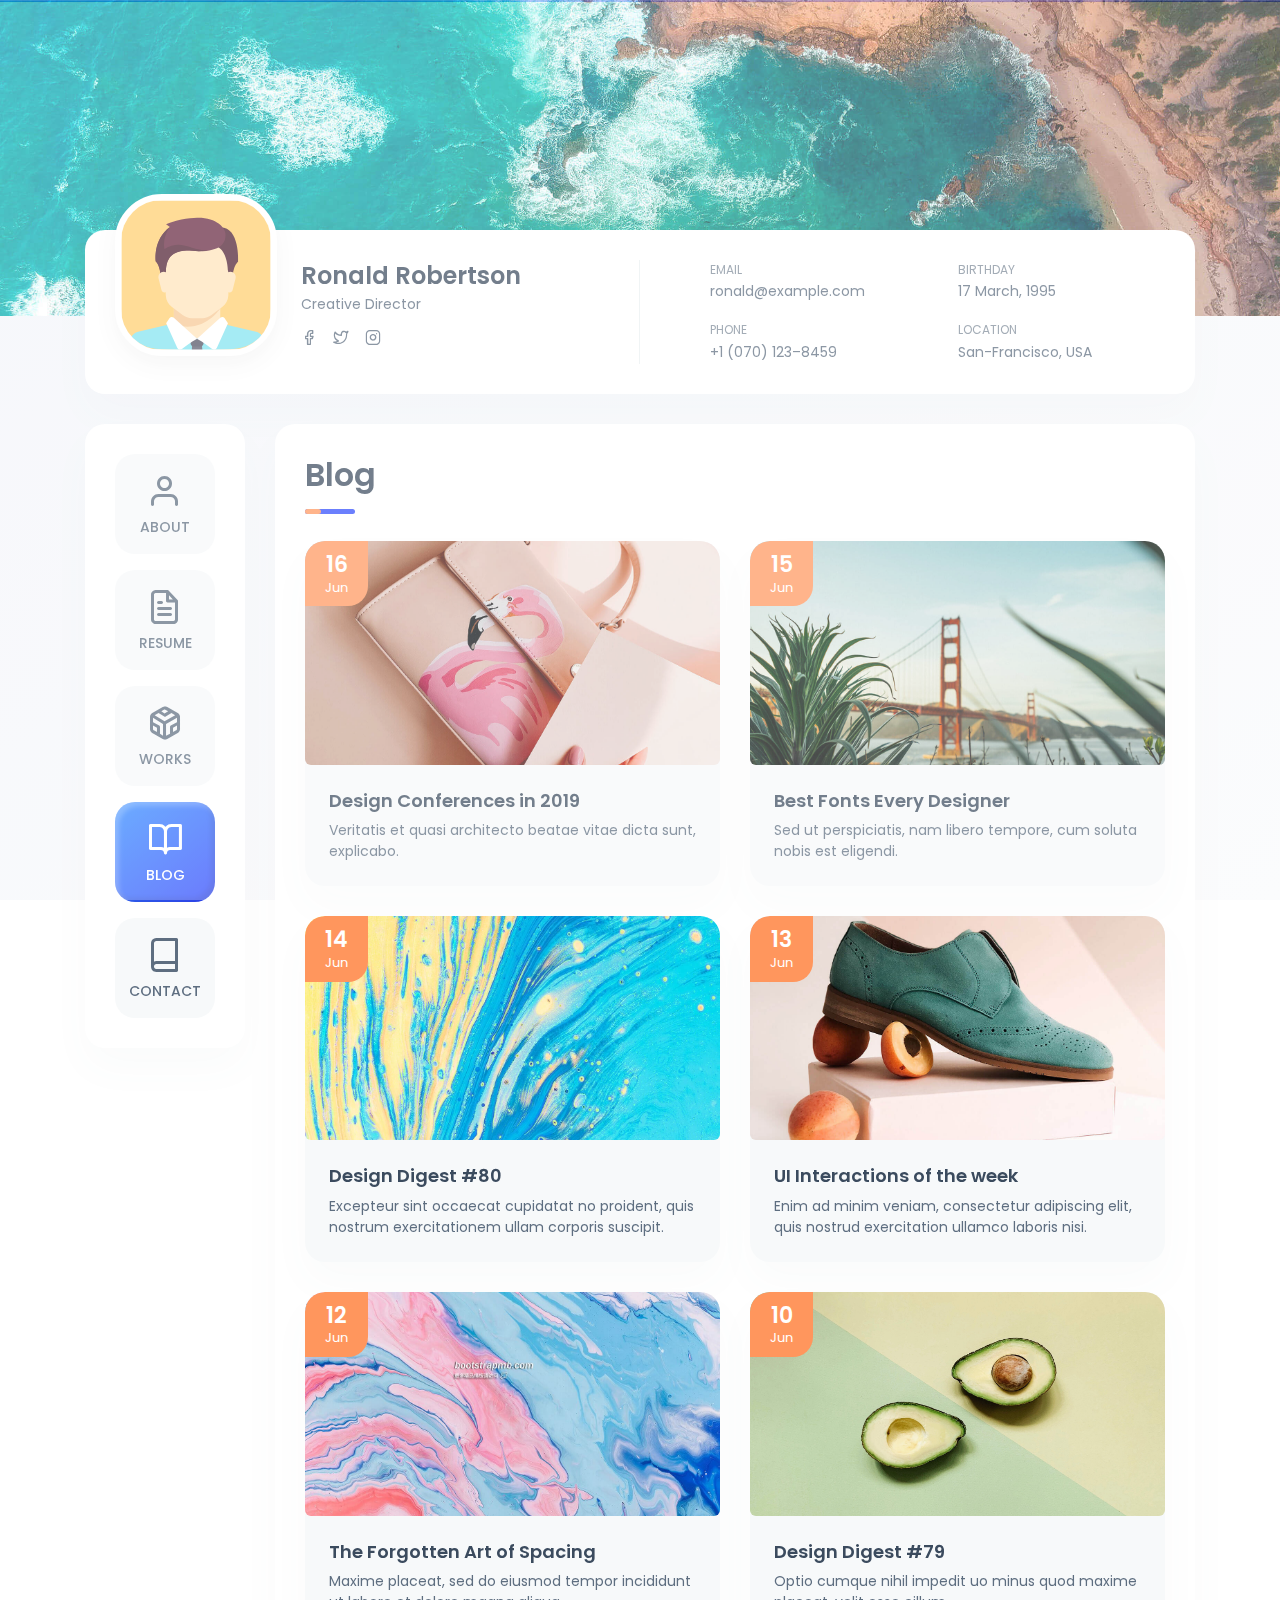
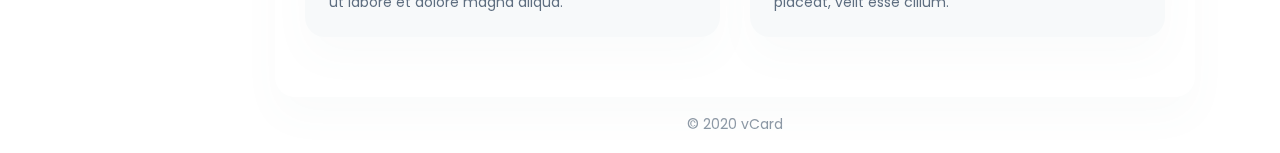
==== commit 9a1d41b5: "template_vCard_2" ====
--- a/blog.html
+++ b/blog.html
@@ -1,234 +1,221 @@
-﻿<!DOCTYPE html>
-<html lang="en">
-
-<head>
-    <meta charset="utf-8" />
-    <title>vCard - Blog</title>
-
-	<!-- Meta Data -->
-	<meta http-equiv="X-UA-Compatible" content="IE=edge">
-	<meta name="viewport" content="width=device-width, initial-scale=1, shrink-to-fit=no">
-	<meta name="format-detection" content="telephone=no"/>
-    <meta name="format-detection" content="address=no"/>
-    <meta name="author" content="ArtTemplate" />
-    <meta name="description" content="vCard" />
-
-    <!-- Twitter data -->
-    <meta name="twitter:card" content="summary_large_image">
-    <meta name="twitter:site" content="@ArtTemplates">
-    <meta name="twitter:title" content="vCard">
-    <meta name="twitter:description" content="vCard">
-    <meta name="twitter:image" content="assets/images/social.jpg">
-
-    <!-- Open Graph data -->
-    <meta property="og:title" content="ArtTemplate" />
-    <meta property="og:type" content="website" />
-    <meta property="og:url" content="your url website" />
-    <meta property="og:image" content="assets/images/social.jpg" />
-    <meta property="og:description" content="vCard" />
-    <meta property="og:site_name" content="vCard" />
-
-	<!-- Favicons -->
-	<link rel="apple-touch-icon" sizes="144x144" href="assets/images/favicons/apple-touch-icon-144x144.png">
-	<link rel="apple-touch-icon" sizes="114x114" href="assets/images/favicons/apple-touch-icon-114x114.png">
-	<link rel="apple-touch-icon" sizes="72x72" href="assets/images/favicons/apple-touch-icon-72x72.png">
-	<link rel="apple-touch-icon" sizes="57x57" href="assets/images/favicons/apple-touch-icon-57x57.png">
-	<link rel="shortcut icon" href="assets/images/favicons/favicon.png" type="image/png">
-
-    <!-- Styles -->
-	<link rel="stylesheet" type="text/css" href="assets/styles/style.css"/>
-    
-</head>
-<body class="bg-triangles">
-    <!-- Preloader -->
-    <div class="preloader">
-	    <div class="preloader__wrap">
-		    <div class="circle-pulse">
-                <div class="circle-pulse__1"></div>
-                <div class="circle-pulse__2"></div>
-            </div>
-		    <div class="preloader__progress"><span></span></div>
-		</div>
-	</div>
-
-    <main class="main">
-	    <div class="container gutter-top">
-		    <div class="row sticky-parent">
-			    <!-- Sidebar -->
-                <aside class="col-12 col-md-12 col-xl-3">
-				    <div class="sidebar box pb-0 sticky-column">
-						<svg class="avatar avatar--180" viewBox="0 0 188 188">
-                            <g class="avatar__box">
-                                <image xlink:href="assets/img/avatar-1.jpg" height="100%" width="100%" />
-                            </g>
-                        </svg>
-						<div class="text-center">
-						    <h3 class="title title--h3 sidebar__user-name"><span class="weight--500">Felecia</span> Brown</h3>
-							<div class="badge badge--gray">Creative Director</div>
-							
-							<!-- Social -->
-		                    <div class="social">
-		                        <a class="social__link" href="http://www.bootstrapmb.com/"><i class="font-icon icon-facebook"></i></a>
-		                        <a class="social__link" href="https://www.behance.com/"><i class="font-icon icon-twitter"></i></a>
-		                        <a class="social__link" href="https://www.linkedin.com/"><i class="font-icon icon-linkedin2"></i></a>
-		                    </div>
-						</div>
-						
-						<div class="sidebar__info box-inner box-inner--rounded">
-		                    <ul class="contacts-block">
-					            <li class="contacts-block__item" data-toggle="tooltip" data-placement="top" title="Birthday">
-							        <i class="font-icon icon-calendar"></i>March 12, 1995
-							    </li>
-						        <li class="contacts-block__item" data-toggle="tooltip" data-placement="top" title="Address">
-							        <i class="font-icon icon-location"></i>Hong Kong, China
-							    </li>
-						        <li class="contacts-block__item" data-toggle="tooltip" data-placement="top" title="E-mail">
-							        <a href="mailto:example@mail.com"><i class="font-icon icon-envelope"></i>example@mail.com</a>
-							    </li>
-						        <li class="contacts-block__item" data-toggle="tooltip" data-placement="top" title="Phone">
-							        <i class="font-icon icon-phone"></i>+1 (070) 123-4567
-							    </li>
-						        <li class="contacts-block__item" data-toggle="tooltip" data-placement="top" title="Skype">
-							        <a href=""><i class="font-icon icon-skype"></i>Felecia_Brown</a>
-							    </li>
-					        </ul>
-							
-							<a class="btn btn--blue-gradient" href="#"><i class="font-icon icon-download"></i> Download CV</a>
-						</div>
-					</div>	
-		        </aside>
-		        
-				<!-- Content -->
-		        <div class="col-12 col-md-12 col-xl-9">
-				    <div class="box pb-0">
-					    <!-- Menu -->
-					    <div class="circle-menu">
-						    <div class="hamburger">
-                                <div class="line"></div>
-                                <div class="line"></div>
-                                <div class="line"></div>
-                            </div>
-						</div>
-						<div class="inner-menu">
-						    <ul class="nav">
-                                <li class="nav__item"><a href="index.html">About</a></li>
-								<li class="nav__item"><a href="resume.html">Resume</a></li>
-                                <li class="nav__item"><a href="portfolio.html">Portfolio</a></li>
-                                <li class="nav__item"><a class="active" href="blog.html">Blog</a></li>
-                                <li class="nav__item"><a href="contact.html">Contact</a></li>
-                            </ul>
-						</div>
-
-					    <!-- About -->
-						<div class="pb-2">
-		                    <h1 class="title title--h1 title__separate">Blog</h1>
-					    </div>
-
-						<!-- News -->
-						<div class="news-grid pb-0">
-							<!-- Post -->
-							<article class="news-item box">
-							    <div class="news-item__image-wrap overlay overlay--45">
-								    <div class="news-item__date">Sep 16, 2019</div>
-									<a class="news-item__link" href="single-post.html"></a>
-								    <img class="cover lazyload" src="assets/img/image_02.jpg" alt="" />
-								</div>
-								<div class="news-item__caption">
-								    <h2 class="title title--h4">Design Conferences in 2019</h2>
-									<p>Veritatis et quasi architecto beatae vitae dicta sunt, explicabo.</p>
-								</div>
-							</article>
-
-							<!-- Post -->
-							<article class="news-item box">
-							    <div class="news-item__image-wrap overlay overlay--45">
-								    <div class="news-item__date">Sep 15, 2019</div>
-									<a class="news-item__link" href="single-post.html"></a>
-								    <img class="cover lazyload" src="assets/img/image_06.jpg" alt="" />
-								</div>
-								<div class="news-item__caption">
-								    <h2 class="title title--h4">Best Fonts Every Designer</h2>
-									<p>Sed ut perspiciatis, nam libero tempore, cum soluta nobis est eligendi.</p>
-								</div>
-							</article>
-
-							<!-- Post -->
-							<article class="news-item box">
-							    <div class="news-item__image-wrap overlay overlay--45">
-								    <div class="news-item__date">Sep 14, 2019</div>
-									<a class="news-item__link" href="single-post.html"></a>
-								    <img class="cover lazyload" src="assets/img/image_08.jpg" alt="" />
-								</div>
-								<div class="news-item__caption">
-								    <h2 class="title title--h4">Design Digest #80</h2>
-									<p>Excepteur sint occaecat cupidatat no proident, quis nostrum exercitationem ullam corporis suscipit.</p>
-								</div>
-							</article>
-							
-							<!-- Post -->
-							<article class="news-item box">
-							    <div class="news-item__image-wrap overlay overlay--45">
-								    <div class="news-item__date">Sep 13, 2019</div>
-									<a class="news-item__link" href="single-post.html"></a>
-								    <img class="cover lazyload" src="assets/img/image_07.jpg" alt="" />
-								</div>
-								<div class="news-item__caption">
-								    <h2 class="title title--h4">UI Interactions of the week</h2>
-									<p>Enim ad minim veniam, consectetur adipiscing elit, quis nostrud exercitation ullamco laboris nisi.</p>
-								</div>
-							</article>
-							
-							<!-- Post -->
-							<article class="news-item box">
-							    <div class="news-item__image-wrap overlay overlay--45">
-								    <div class="news-item__date">Sep 12, 2019</div>
-									<a class="news-item__link" href="single-post.html"></a>
-								    <img class="cover lazyload" src="assets/img/image_05.jpg" alt="" />
-								</div>
-								<div class="news-item__caption">
-								    <h2 class="title title--h4">The Forgotten Art of Spacing</h2>
-									<p>Maxime placeat, sed do eiusmod tempor incididunt ut labore et dolore magna aliqua.</p>
-								</div>
-							</article>
-							
-							<!-- Post -->
-							<article class="news-item box">
-							    <div class="news-item__image-wrap overlay overlay--45">
-								    <div class="news-item__date">Sep 15, 2019</div>
-									<a class="news-item__link" href="single-post.html"></a>
-								    <img class="cover lazyload" src="assets/img/image_01.jpg" alt="" />
-								</div>
-								<div class="news-item__caption">
-								    <h2 class="title title--h4">Design Digest #79</h2>
-									<p>Optio cumque nihil impedit uo minus quod maxime placeat, velit esse cillum.</p>
-								</div>
-							</article>
-						</div>
-					</div>
-					
-					<!-- Footer -->
-					<footer class="footer">© 2019 vCard</footer>
-		        </div>
-			</div>
-		</div>	
-    </main>
-
-    <div class="back-to-top"></div>
-	
-    <!-- SVG masks -->
-    <svg class="svg-defs">
-        <clipPath id="avatar-box">
-            <path d="M1.85379 38.4859C2.9221 18.6653 18.6653 2.92275 38.4858 1.85453 56.0986.905299 77.2792 0 94 0c16.721 0 37.901.905299 55.514 1.85453 19.821 1.06822 35.564 16.81077 36.632 36.63137C187.095 56.0922 188 77.267 188 94c0 16.733-.905 37.908-1.854 55.514-1.068 19.821-16.811 35.563-36.632 36.631C131.901 187.095 110.721 188 94 188c-16.7208 0-37.9014-.905-55.5142-1.855-19.8205-1.068-35.5637-16.81-36.63201-36.631C.904831 131.908 0 110.733 0 94c0-16.733.904831-37.9078 1.85379-55.5141z"/>
-        </clipPath>
-        <clipPath id="avatar-hexagon">
-             <path d="M0 27.2891c0-4.6662 2.4889-8.976 6.52491-11.2986L31.308 1.72845c3.98-2.290382 8.8697-2.305446 12.8637-.03963l25.234 14.31558C73.4807 18.3162 76 22.6478 76 27.3426V56.684c0 4.6805-2.5041 9.0013-6.5597 11.3186L44.4317 82.2915c-3.9869 2.278-8.8765 2.278-12.8634 0L6.55974 68.0026C2.50414 65.6853 0 61.3645 0 56.684V27.2891z"/>
-        </clipPath>		
-    </svg>
-
-	<!-- JavaScripts -->
-	<script src="assets/js/jquery-3.4.1.min.js"></script>
-	<script src="assets/js/plugins.js"></script>
-    <script src="assets/js/common.js"></script>
-
-</body>
-</html>
+﻿<!DOCTYPE html>
+<html lang="en">
+
+<head>
+    <meta charset="utf-8" />
+    <title>vCard - Blog</title>
+
+	<!-- Meta Data -->
+	<meta http-equiv="X-UA-Compatible" content="IE=edge">
+	<meta name="viewport" content="width=device-width, initial-scale=1, shrink-to-fit=no">
+	<meta name="format-detection" content="telephone=no"/>
+    <meta name="format-detection" content="address=no"/>
+    <meta name="author" content="ArtTemplate" />
+    <meta name="description" content="vCard" />
+
+    <!-- Twitter data -->
+    <meta name="twitter:card" content="summary_large_image">
+    <meta name="twitter:site" content="@ArtTemplates">
+    <meta name="twitter:title" content="vCard">
+    <meta name="twitter:description" content="vCard">
+    <meta name="twitter:image" content="assets/images/social.jpg">
+
+    <!-- Open Graph data -->
+    <meta property="og:title" content="ArtTemplate" />
+    <meta property="og:type" content="website" />
+    <meta property="og:url" content="your url website" />
+    <meta property="og:image" content="assets/images/social.jpg" />
+    <meta property="og:description" content="vCard" />
+    <meta property="og:site_name" content="vCard" />
+
+	<!-- Favicons -->
+	<link rel="apple-touch-icon" sizes="144x144" href="assets/images/favicons/apple-touch-icon-144x144.png">
+	<link rel="apple-touch-icon" sizes="114x114" href="assets/images/favicons/apple-touch-icon-114x114.png">
+	<link rel="apple-touch-icon" sizes="72x72" href="assets/images/favicons/apple-touch-icon-72x72.png">
+	<link rel="apple-touch-icon" sizes="57x57" href="assets/images/favicons/apple-touch-icon-57x57.png">
+	<link rel="shortcut icon" href="assets/images/favicons/favicon.png" type="image/png">
+
+    <!-- Styles -->
+	<link rel="stylesheet" type="text/css" href="assets/styles/style.css"/>
+    <link rel="stylesheet" type="text/css" href="assets/demo/style-demo.css"/>
+	
+</head>
+<body>
+    <!-- Preloader -->
+    <div class="preloader">
+	    <div class="preloader__wrap">
+		    <div class="circle-pulse">
+                <div class="circle-pulse__1"></div>
+                <div class="circle-pulse__2"></div>
+            </div>
+		    <div class="preloader__progress"><span></span></div>
+		</div>
+	</div>
+
+    <main class="main">
+	    <!-- Header Image -->
+		<div class="header-image">
+		    <div class="js-parallax" style="background-image: url(assets/img/image_header.jpg);"></div>
+		</div>
+		
+	    <div class="container gutter-top">
+		    <!-- Header -->
+		    <header class="header box">
+			    <div class="header__left">
+				    <div class="header__photo">
+					    <img class="header__photo-img" src="assets/img/main-photo.svg" alt="Ronald Robertson">
+					</div>
+					<div class="header__base-info">
+					    <h4 class="title titl--h4">Ronald Robertson</h4>
+						<div class="status">Creative Director</div>
+						<ul class="header__social">
+						    <li><a href="https://www.facebook.com"><i class="font-icon icon-facebook1"></i></a></li>
+						    <li><a href="https://www.twitter.com"><i class="font-icon icon-twitter1"></i></a></li>
+							<li><a href="https://www.instagram.com"><i class="font-icon icon-instagram1"></i></a></li>
+						</ul>
+					</div>
+				</div>
+				<div class="header__right">
+				    <ul class="header__contact">
+					    <li><span class="overhead">Email</span>ronald@example.com</li>
+						<li><span class="overhead">Phone</span>+1 (070) 123–8459</li>
+					</ul>
+					<ul class="header__contact">
+					    <li><span class="overhead">Birthday</span>17 March, 1995</li>
+						<li><span class="overhead">Location</span>San-Francisco, USA</li>
+					</ul>
+				</div>
+			</header>
+		        
+			<div class="row sticky-parent">
+			    <!-- Sidebar nav -->
+                <aside class="col-12 col-md-12 col-lg-2">
+				    <div class="sidebar box sticky-column">
+	                    <ul class="nav">
+                            <li class="nav__item"><a href="index.html"><i class="icon-user"></i>About</a></li>
+							<li class="nav__item"><a href="resume.html"><i class="icon-file-text"></i>Resume</a></li>
+                            <li class="nav__item"><a href="works.html"><i class="icon-codesandbox"></i> Works</a></li>
+                            <li class="nav__item"><a class="active" href="blog.html"><i class="icon-book-open"></i>Blog</a></li>
+                            <li class="nav__item"><a href="contact.html"><i class="icon-book"></i>Contact</a></li>
+                        </ul>
+					</div>
+		        </aside>
+				
+				<!-- Content -->
+		        <div class="col-12 col-md-12 col-lg-10">
+				    <div class="box box-content">
+					    <div class="pb-2">
+		                    <h1 class="title title--h1 first-title title__separate">Blog</h1>
+					    </div>
+
+						<!-- News -->
+						<div class="news-grid">
+							<!-- Post -->
+							<article class="news-item box">
+							    <div class="news-item__image-wrap overlay overlay--45">
+								    <div class="news-item__date">16<span>Jun</span></div>
+									<a class="news-item__link" href="single-post.html"></a>
+								    <img class="cover lazyload" src="assets/img/image_02.jpg" alt="" />
+								</div>
+								<div class="news-item__caption">
+								    <h2 class="title title--h4">Design Conferences in 2019</h2>
+									<p>Veritatis et quasi architecto beatae vitae dicta sunt, explicabo.</p>
+								</div>
+							</article>
+
+							<!-- Post -->
+							<article class="news-item box">
+							    <div class="news-item__image-wrap overlay overlay--45">
+								    <div class="news-item__date">15<span>Jun</span></div>
+									<a class="news-item__link" href="single-post.html"></a>
+								    <img class="cover lazyload" src="assets/img/image_06.jpg" alt="" />
+								</div>
+								<div class="news-item__caption">
+								    <h2 class="title title--h4">Best Fonts Every Designer</h2>
+									<p>Sed ut perspiciatis, nam libero tempore, cum soluta nobis est eligendi.</p>
+								</div>
+							</article>
+
+							<!-- Post -->
+							<article class="news-item box">
+							    <div class="news-item__image-wrap overlay overlay--45">
+								    <div class="news-item__date">14<span>Jun</span></div>
+									<a class="news-item__link" href="single-post.html"></a>
+								    <img class="cover lazyload" src="assets/img/image_08.jpg" alt="" />
+								</div>
+								<div class="news-item__caption">
+								    <h2 class="title title--h4">Design Digest #80</h2>
+									<p>Excepteur sint occaecat cupidatat no proident, quis nostrum exercitationem ullam corporis suscipit.</p>
+								</div>
+							</article>
+							
+							<!-- Post -->
+							<article class="news-item box">
+							    <div class="news-item__image-wrap overlay overlay--45">
+								    <div class="news-item__date">13<span>Jun</span></div>
+									<a class="news-item__link" href="single-post.html"></a>
+								    <img class="cover lazyload" src="assets/img/image_07.jpg" alt="" />
+								</div>
+								<div class="news-item__caption">
+								    <h2 class="title title--h4">UI Interactions of the week</h2>
+									<p>Enim ad minim veniam, consectetur adipiscing elit, quis nostrud exercitation ullamco laboris nisi.</p>
+								</div>
+							</article>
+							
+							<!-- Post -->
+							<article class="news-item box">
+							    <div class="news-item__image-wrap overlay overlay--45">
+								    <div class="news-item__date">12<span>Jun</span></div>
+									<a class="news-item__link" href="single-post.html"></a>
+								    <img class="cover lazyload" src="assets/img/image_05.jpg" alt="" />
+								</div>
+								<div class="news-item__caption">
+								    <h2 class="title title--h4">The Forgotten Art of Spacing</h2>
+									<p>Maxime placeat, sed do eiusmod tempor incididunt ut labore et dolore magna aliqua.</p>
+								</div>
+							</article>
+							
+							<!-- Post -->
+							<article class="news-item box">
+							    <div class="news-item__image-wrap overlay overlay--45">
+								    <div class="news-item__date">10<span>Jun</span></div>
+									<a class="news-item__link" href="single-post.html"></a>
+								    <img class="cover lazyload" src="assets/img/image_01.jpg" alt="" />
+								</div>
+								<div class="news-item__caption">
+								    <h2 class="title title--h4">Design Digest #79</h2>
+									<p>Optio cumque nihil impedit uo minus quod maxime placeat, velit esse cillum.</p>
+								</div>
+							</article>
+						</div>
+					</div>
+					
+					<!-- Footer -->
+					<footer class="footer">© 2020 vCard</footer>
+		        </div>
+			</div>
+		</div>	
+    </main>
+
+    <div class="back-to-top"></div>
+	
+    <!-- SVG masks -->
+    <svg class="svg-defs">
+        <clipPath id="avatar-box">
+            <path d="M1.85379 38.4859C2.9221 18.6653 18.6653 2.92275 38.4858 1.85453 56.0986.905299 77.2792 0 94 0c16.721 0 37.901.905299 55.514 1.85453 19.821 1.06822 35.564 16.81077 36.632 36.63137C187.095 56.0922 188 77.267 188 94c0 16.733-.905 37.908-1.854 55.514-1.068 19.821-16.811 35.563-36.632 36.631C131.901 187.095 110.721 188 94 188c-16.7208 0-37.9014-.905-55.5142-1.855-19.8205-1.068-35.5637-16.81-36.63201-36.631C.904831 131.908 0 110.733 0 94c0-16.733.904831-37.9078 1.85379-55.5141z"/>
+        </clipPath>
+        <clipPath id="avatar-hexagon">
+             <path d="M0 27.2891c0-4.6662 2.4889-8.976 6.52491-11.2986L31.308 1.72845c3.98-2.290382 8.8697-2.305446 12.8637-.03963l25.234 14.31558C73.4807 18.3162 76 22.6478 76 27.3426V56.684c0 4.6805-2.5041 9.0013-6.5597 11.3186L44.4317 82.2915c-3.9869 2.278-8.8765 2.278-12.8634 0L6.55974 68.0026C2.50414 65.6853 0 61.3645 0 56.684V27.2891z"/>
+        </clipPath>		
+    </svg>
+    
+ 
+	
+	<!-- JavaScripts -->
+	<script src="assets/js/jquery-3.4.1.min.js"></script>
+	<script src="assets/js/plugins.min.js"></script>
+    <script src="assets/js/common.js"></script>
+    
+	<script src="assets/demo/plugins-demo.js"></script>
+</body>
+</html>--- a/assets/styles/style.css
+++ b/assets/styles/style.css
@@ -1,2535 +1,2454 @@
-/* ------------------------------------------------
- Author: ArtStyles (Art)
- ������ȫ��õ�Bootstrapģ�壺http://www.bootstrapmb.com
- Template Name: vCard
- version: 1.0.0
------------------------------------------------- */
-/* ------------------------------------------------
-
- - General Styles
-   - Background
-   - Input Text
-   - Checkbox
-   - Select
-   - Button
-   - Dropdown
-   
- - Typography
- - Preloader
- 
- - Menu
-   - Hamburger
-   - Nav
-   
- - Shared
-   - Container
-   - Box
-   - Overlay
-   - Avatars
-   - Social
-   - Badges
-   - Tooltips
-   
- - Sidebar
-   - Contact list
-   
- - Cases
-
- - Testimonials
-   - Carousel pagination
-   
- - Clients
- - Timeline
- - Progress
- 
- - Portfolio
-   - Filter
-    
- - News
- 
- - Single post
-   - Comments
-   - Comment form
-   - Emoji
-   - Scroll Indicator
-   - niceScroll
-   - Social auth
-  
- - Footer
- 
- - Contact
-   - Map
-   
- - Other
-   - Bact to top
-   - Medium Zoom
-  
------------------------------------------------- */
-@import url(bootstrap.min.css);
-@import url(swiper.min.css);
-@import url(../../../../../fonts.googleapis.com/css�family=Archivo_400,400i,500,500i,600,600i,700,700i&display=swap.cssp");
-@import url(../../../../../fonts.googleapis.com/css�family=Merriweather_400,900&display=swap.cssp");
-@import url(../icons/icomoon.css);
-.icon {
-  background-size: contain;
-  background-repeat: no-repeat;
-  display: inline-block;
-  line-height: 0;
-  flex-shrink: 0;
-}
-.icon__size-16 {
-  height: 16px;
-  width: 16px;
-}
-.icon__size-18 {
-  height: 18px;
-  width: 18px;
-}
-.icon__size-24 {
-  height: 24px;
-  width: 24px;
-}
-.icon__size-32 {
-  height: 32px;
-  width: 32px;
-}
-.icon__size-48 {
-  height: 48px;
-  width: 48px;
-}
-.icon__size-56 {
-  height: 56px;
-  width: 56px;
-}
-.icon__size-64 {
-  height: 64px;
-  width: 64px;
-}
-.icon__calendar {
-  background-image: url(../icons/icon-calendar.svg);
-}
-.icon__location {
-  background-image: url(../icons/icon-location.svg);
-}
-.icon__envelope {
-  background-image: url(../icons/icon-envelope.svg);
-}
-.icon__phone {
-  background-image: url(../icons/icon-phone.svg);
-}
-.icon__skype {
-  background-image: url(../icons/icon-skype.svg);
-}
-
-/* -----------------------------------------------------------------
-    - General Styles
------------------------------------------------------------------ */
-*,
-::before,
-::after {
-  background-repeat: no-repeat;
-  box-sizing: border-box;
-}
-
-html {
-  -webkit-overflow-scrolling: touch;
-  -webkit-box-sizing: border-box;
-  box-sizing: border-box;
-  -ms-overflow-x: hidden;
-}
-
-body, html {
-  font-size: 1rem;
-  -webkit-text-size-adjust: 100%;
-}
-
-body {
-  background-color: #F0F0F6;
-  color: #44566C;
-  font-family: "Archivo", sans-serif;
-  font-weight: 400;
-  line-height: 1.6;
-  min-height: 100vh;
-  -ms-overflow-style: scrollbar;
-  -webkit-font-smoothing: antialiased;
-}
-
-html.is-scroll-disabled body {
-  height: 100vh;
-  overflow: hidden;
-}
-
-@media all and (-ms-high-contrast: none), (-ms-high-contrast: active) {
-  html.is-scroll-disabled {
-    overflow: hidden;
-  }
-}
-.no-scroll {
-  overflow: hidden;
-  -ms-overflow-style: none;
-}
-
-.no-scroll-height {
-  overflow-x: hidden;
-}
-
-.bg-triangles {
-  background-image: url(../images/triangles-top.svg), url(../images/triangles-bottom.svg);
-  background-position: left top, right bottom;
-  background-repeat: no-repeat;
-  background-size: inherit;
-}
-.bg-turquoise {
-  background-image: linear-gradient(135deg, #00f1e2 0%, #2cd5ef 100%);
-}
-.bg-green {
-  background-image: linear-gradient(135deg, #9be15d 0%, #00d9a6 100%);
-}
-
-.input, .textarea, select,
-.custom-select {
-  background-color: #F8FAFB;
-  border: 1px solid #F8FAFB;
-  border-radius: 5rem;
-  box-shadow: none;
-  color: #44566C;
-  font-size: .937rem;
-  height: auto;
-  padding: .6rem 1.4rem;
-  position: relative;
-  width: 100%;
-  -webkit-appearance: none;
-  -moz-appearance: none;
-  appearance: none;
-}
-@media only screen and (max-width: 580px) {
-  .input, .textarea, select,
-  .custom-select {
-    padding: .6rem 1.4rem;
-  }
-}
-
-.input:focus, .textarea:focus, select:focus,
-.custom-select:focus {
-  background-color: #F8FAFB;
-  color: #44566C;
-  box-shadow: none;
-  outline: none;
-}
-
-.input {
-  line-height: inherit;
-}
-.input--white {
-  background-color: #fff;
-}
-.input--white:focus {
-  background-color: #fff;
-}
-.input__icon {
-  padding-left: 2.5rem;
-}
-
-.textarea {
-  border-radius: .5rem;
-  display: block;
-  padding: .8rem 1.2rem;
-  resize: none;
-}
-.textarea--white {
-  background-color: #fff;
-}
-.textarea--white:focus {
-  background-color: #fff;
-}
-
-.form-group {
-  margin-bottom: 2rem;
-  position: relative;
-}
-@media only screen and (max-width: 580px) {
-  .form-group {
-    margin-bottom: 1.7rem;
-  }
-}
-.form-group .font-icon {
-  color: #8697A8;
-  margin: auto 2rem;
-  position: absolute;
-  top: 0;
-  bottom: 0;
-  left: 0;
-  height: 1rem;
-  width: 1rem;
-  z-index: 1;
-}
-
-.help-block {
-  position: absolute;
-  font-size: .75rem;
-  line-height: 1.4;
-  padding-top: .3rem;
-  padding-left: .4rem;
-}
-@media only screen and (max-width: 580px) {
-  .help-block {
-    font-size: .687rem;
-  }
-}
-
-.with-errors {
-  color: #FF3D57;
-}
-
-.has-error input,
-.has-error textarea,
-.has-error input:focus,
-.has-error textarea:focus {
-  border-color: #FF3D57;
-}
-
-#validator-contact {
-  font-size: .89rem;
-  margin-top: 1rem;
-}
-
-.form-control::-webkit-input-placeholder {
-  color: #8697A8;
-}
-
-.form-control::-moz-placeholder {
-  color: #8697A8;
-}
-
-.form-control:-ms-input-placeholder {
-  color: #8697A8;
-}
-
-.form-control::-ms-input-placeholder {
-  color: #8697A8;
-}
-
-.form-control::placeholder {
-  color: #8697A8;
-}
-
-input:-webkit-autofill,
-input:-webkit-autofill:hover,
-input:-webkit-autofill:focus,
-input:-webkit-autofill:active {
-  transition: background-color 5000s ease-in-out 0s;
-  -webkit-text-fill-color: #fff !important;
-}
-
-input:not(input:-webkit-autofill)::-webkit-contacts-auto-fill-button {
-  background-color: #fff;
-}
-
-input:invalid,
-textarea:invalid {
-  outline: none !important;
-}
-
-.custom-control-input:focus ~ .custom-control-label::before {
-  box-shadow: 0 0 0 0.2rem rgba(0, 69, 255, 0.25);
-}
-.custom-control-input:focus:not(:checked) ~ .custom-control-label::before {
-  border-color: #0045FF;
-}
-.custom-control-input:not(:disabled):active ~ .custom-control-label::before {
-  border-color: #fff;
-  background-color: transparent;
-}
-.custom-control-input:checked ~ .custom-control-label::before {
-  border-color: #0045FF;
-  background-color: #0045FF;
-}
-
-.custom-control-label {
-  line-height: 1.55;
-  padding-left: .5rem;
-}
-.custom-control-label::before {
-  background-color: transparent;
-  border: 1px solid #F0F0F6;
-}
-
-select,
-.custom-select {
-  background: url("data:image/svg+xml,%3csvg xmlns='http://www.w3.org/2000/svg' viewBox='0 0 4 5'%3e%3cpath fill='%23fff' d='M2 0L0 2h4zm0 5L0 3h4z'/%3e%3c/svg%3e") no-repeat right 0.1rem center/10px 16px;
-}
-select option,
-.custom-select option {
-  color: #44566C;
-}
-
-.btn {
-  background-image: linear-gradient(to right, #0081ff 0%, #3fa0ff 50%, #0045ff 100%);
-  background-size: 200% auto;
-  border-radius: 10rem;
-  border: 0;
-  box-shadow: 0 24px 40px rgba(0, 69, 255, 0.2), 0 8px 16px rgba(0, 69, 255, 0.15);
-  color: #fff;
-  cursor: pointer;
-  font-size: .937rem;
-  font-weight: 400;
-  line-height: inherit;
-  white-space: nowrap;
-  padding: .7rem 2rem;
-  transition: .4s ease-in-out;
-}
-.btn:hover {
-  color: #fff;
-  background-position: right center;
-}
-.btn:focus {
-  box-shadow: 0 24px 40px rgba(0, 69, 255, 0.1), 0 8px 16px rgba(0, 69, 255, 0.1);
-}
-.btn--light {
-  background-color: #F8FAFB;
-  color: #44566C;
-}
-.btn--gray {
-  background-color: #F0F0F6;
-  color: #44566C;
-}
-.btn--dark {
-  background-color: #44566C;
-}
-.btn--blue-gradient {
-  background-size: 200% auto;
-  background-image: linear-gradient(to right, #0081ff 0%, #3fa0ff 50%, #0045ff 100%);
-  transition: .4s ease-in-out;
-}
-.btn:hover {
-  background-position: right center;
-}
-.btn--aqua {
-  background-color: #00F1E2;
-  color: #fff;
-}
-.btn--red {
-  background-color: #FF3D57;
-  color: #fff;
-}
-.btn .font-icon {
-  margin-right: .5rem;
-}
-
-button:focus {
-  outline: none;
-}
-
-.dropdown-menu {
-  border: 0;
-  border-radius: 0.437rem;
-  box-shadow: 0 8px 40px rgba(134, 151, 168, 0.25);
-  color: #5F6F81;
-  font-size: .937rem;
-}
-.dropdown-menu::before {
-  content: '';
-  border-left: .4rem solid transparent;
-  border-right: .4rem solid transparent;
-  border-bottom: 0.4rem solid #fff;
-  height: 0;
-  position: absolute;
-  top: -.4rem;
-  left: 1.1rem;
-  width: 0;
-}
-.dropdown.dropup .dropdown-menu::before {
-  border-left: .4rem solid transparent;
-  border-right: .4rem solid transparent;
-  border-top: 0.4rem solid #fff;
-  border-bottom: .4rem solid transparent;
-  top: auto;
-  bottom: -.8rem;
-}
-
-.svg-defs {
-  position: absolute;
-  height: 0;
-  width: 0;
-}
-
-/* -----------------------------------------------------------------
-    - Typography
------------------------------------------------------------------ */
-h1, h2, h3, h4, h5, h6 {
-  font-family: "Archivo", sans-serif;
-  font-weight: 700;
-  line-height: 1.3;
-}
-
-.title--h1 {
-  font-size: 2rem;
-  margin-bottom: 1.1rem;
-}
-@media only screen and (max-width: 580px) {
-  .title--h1 {
-    font-size: 1.75rem;
-  }
-}
-.title--h2 {
-  font-size: 1.75rem;
-}
-@media only screen and (max-width: 580px) {
-  .title--h2 {
-    font-size: 1.5rem;
-  }
-}
-.title--h3 {
-  font-size: 1.5rem;
-  margin-bottom: 1.4rem;
-}
-@media only screen and (max-width: 580px) {
-  .title--h3 {
-    font-size: 1.25rem;
-    margin-bottom: 1rem;
-  }
-}
-.title--h4 {
-  font-size: 1.25rem;
-  margin-bottom: .8rem;
-}
-@media only screen and (max-width: 580px) {
-  .title--h4 {
-    font-size: 1rem;
-  }
-}
-.title--h5 {
-  font-size: 1rem;
-}
-@media only screen and (max-width: 580px) {
-  .title--h5 {
-    font-size: .937rem;
-  }
-}
-.title--h6 {
-  font-size: .75rem;
-}
-.title--center {
-  text-align: center;
-}
-.title--tone {
-  color: #0045FF;
-}
-.title-icon {
-  margin-right: .5rem;
-  margin-top: -4px;
-  height: 2.5rem;
-  width: 2.5rem;
-}
-@media only screen and (max-width: 580px) {
-  .title-icon {
-    height: 2.0833333333rem;
-    width: 2.5rem;
-  }
-}
-.title__separate {
-  margin-bottom: 2.3rem;
-  position: relative;
-}
-.title__separate::before {
-  content: '';
-  background-color: #0045FF;
-  border-radius: .5rem;
-  height: 4px;
-  position: absolute;
-  bottom: -1.1rem;
-  left: 0;
-  width: 3.12rem;
-  z-index: 1;
-}
-@media only screen and (max-width: 580px) {
-  .title__separate {
-    margin-bottom: 1.5rem;
-  }
-  .title__separate::before {
-    height: 2px;
-    bottom: -.6rem;
-    width: 3rem;
-  }
-}
-
-.weight--400 {
-  font-weight: 400;
-}
-.weight--500 {
-  font-weight: 500;
-}
-.weight--600 {
-  font-weight: 600;
-}
-.weight--700 {
-  font-weight: 700;
-}
-
-.color--light {
-  color: #8697A8;
-}
-.color--dark {
-  color: #44566C;
-}
-
-.block-quote {
-  font-size: 1.3rem;
-  font-weight: 400;
-  font-style: italic;
-  margin: 1.8rem 0;
-  position: relative;
-  line-height: 1.6;
-}
-@media only screen and (max-width: 992px) {
-  .block-quote {
-    padding-left: 3.8rem;
-  }
-}
-@media only screen and (max-width: 580px) {
-  .block-quote {
-    font-size: 1.15rem;
-    margin: 1.1rem 0 1.3rem;
-    padding-left: 0;
-    padding-top: 2.8rem;
-  }
-}
-.block-quote::before {
-  background-image: url(../images/icon-quote.svg);
-  background-repeat: no-repeat;
-  background-position: center;
-  background-size: cover;
-  content: '';
-  height: 34px;
-  margin: 0 auto;
-  position: absolute;
-  top: 0;
-  left: -3.4rem;
-  width: 34px;
-}
-@media only screen and (max-width: 992px) {
-  .block-quote::before {
-    left: 0;
-  }
-}
-@media only screen and (max-width: 580px) {
-  .block-quote::before {
-    right: 0;
-  }
-}
-.block-quote__author {
-  font-size: 1rem;
-  font-style: normal;
-  display: block;
-  margin-top: .6rem;
-  padding-left: 3rem;
-  position: relative;
-}
-@media only screen and (max-width: 580px) {
-  .block-quote__author {
-    font-size: .875rem;
-    margin-top: 0;
-    padding-left: 2rem;
-  }
-}
-.block-quote__author::before {
-  content: '';
-  background-color: #44566C;
-  height: 1px;
-  margin-bottom: auto;
-  margin-top: auto;
-  position: absolute;
-  top: 0;
-  bottom: 0;
-  left: 0;
-  width: 2rem;
-}
-@media only screen and (max-width: 580px) {
-  .block-quote__author::before {
-    width: 1rem;
-  }
-}
-
-a {
-  color: #0045FF;
-  cursor: pointer;
-  text-decoration: none;
-  -webkit-text-decoration-skip: objects;
-  transition: color 0.3s cubic-bezier(0.72, 0.16, 0.345, 0.875);
-}
-a:hover {
-  color: #0045FF;
-  outline: none;
-  text-decoration: underline;
-}
-a.decoration--none {
-  text-decoration: none;
-}
-
-.noGutters-Top {
-  margin-top: 0 !important;
-}
-.noGutters-Bottom {
-  margin-bottom: 0 !important;
-}
-.noGutters-Left {
-  margin-left: 0 !important;
-}
-.noGutters-Right {
-  margin-right: 0 !important;
-}
-
-.description {
-  color: #F8FAFB;
-  margin-bottom: 1.9rem;
-}
-
-.foreword {
-  color: #F8FAFB;
-  font-size: 1.125rem;
-}
-
-img {
-  max-width: 100%;
-  -webkit-user-select: none;
-  -moz-user-select: none;
-  -ms-user-select: none;
-  user-select: none;
-}
-
-iframe {
-  background-color: #44566C;
-  border: 0;
-  display: block;
-  height: 100%;
-  width: 100%;
-}
-
-.cover {
-  object-fit: cover;
-  object-position: center;
-  font-family: 'object-fit: cover; object-position: center;';
-  height: 100%;
-  width: 100%;
-}
-
-::-moz-selection {
-  background: transparent;
-  color: #0045FF;
-}
-
-::selection {
-  background: transparent;
-  color: #0045FF;
-}
-
-/* -----------------------------------------------------------------
-    - Preloader
------------------------------------------------------------------ */
-.preloader {
-  display: -webkit-flex;
-  display: -ms-flexbox;
-  display: -moz-box;
-  display: flex;
-  -webkit-align-items: center;
-  -ms-flex-align: center;
-  align-items: center;
-  justify-content: center;
-  background-color: #fff;
-  position: fixed;
-  top: 0;
-  left: 0;
-  width: 100%;
-  height: 100%;
-  overflow: hidden;
-  text-align: center;
-  z-index: 1106;
-  opacity: 1;
-}
-.preloader__wrap {
-  width: 100%;
-  max-width: 150px;
-}
-.preloader__progress {
-  background: #fff;
-  height: 2px;
-  position: absolute;
-  top: 0;
-  left: 0;
-  overflow: hidden;
-  width: 100%;
-}
-.preloader__progress span {
-  background: #0045FF;
-  position: absolute;
-  top: 0;
-  left: 0;
-  height: 100%;
-  width: 0;
-}
-
-.circle-pulse > * {
-  position: absolute;
-  top: 50%;
-  left: 50%;
-  border-radius: 50%;
-  box-sizing: border-box;
-  transform: scale(0);
-  animation: pulse 1.6s linear infinite;
-}
-
-.circle-pulse__1 {
-  width: 6rem;
-  height: 6rem;
-  margin-top: -3rem;
-  margin-left: -3rem;
-  background-color: #0045FF;
-}
-
-.circle-pulse__2 {
-  width: 4.8rem;
-  height: 4.8rem;
-  margin-top: -2.4rem;
-  margin-left: -2.4rem;
-  background-color: rgba(0, 69, 255, 0.7);
-  animation-delay: -0.8s;
-}
-
-@keyframes pulse {
-  0% {
-    transform: scale(0, 0);
-    opacity: 1;
-  }
-  100% {
-    transform: scale(1, 1);
-    opacity: 0;
-  }
-}
-/* -----------------------------------------------------------------
-    - Menu
------------------------------------------------------------------ */
-.circle-menu {
-  background-image: linear-gradient(to right, #0081ff 0%, #0045ff 100%);
-  border-radius: 50% .937rem 50% 50%;
-  box-shadow: 0 24px 40px rgba(0, 69, 255, 0.2), 0 8px 16px rgba(0, 69, 255, 0.15);
-  display: -webkit-flex;
-  display: -ms-flexbox;
-  display: -moz-box;
-  display: flex;
-  -webkit-align-items: center;
-  -ms-flex-align: center;
-  align-items: center;
-  justify-content: center;
-  height: 3.75rem;
-  position: absolute;
-  top: 0;
-  right: 0;
-  width: 3.75rem;
-  z-index: 2;
-}
-@media only screen and (max-width: 992px) {
-  .circle-menu {
-    height: 3.55rem;
-    width: 3.55rem;
-  }
-}
-@media only screen and (max-width: 580px) {
-  .circle-menu {
-    border-radius: 50%;
-    margin-top: 1rem;
-    margin-right: 1rem;
-    position: fixed;
-    height: 2.5rem;
-    width: 2.5rem;
-    z-index: 1101;
-  }
-}
-@media only screen and (max-width: 580px) {
-  .open-menu .circle-menu {
-    box-shadow: 0 0 0 1px rgba(0, 69, 255, 0.5);
-    background-image: none;
-  }
-}
-
-.hamburger {
-  cursor: pointer;
-}
-.hamburger .line {
-  background-color: #fff;
-  border-radius: 4px;
-  display: block;
-  margin: 5px 0;
-  height: 3px;
-  width: 24px;
-  transition: all 0.2s ease-in-out;
-}
-.hamburger .line:nth-child(2) {
-  margin-left: 4px;
-  width: 20px;
-}
-@media only screen and (max-width: 580px) {
-  .hamburger .line {
-    margin: 4px 0;
-    height: 2px;
-    width: 18px;
-  }
-  .hamburger .line:nth-child(2) {
-    width: 14px;
-  }
-}
-.hamburger.is-active .line:nth-child(1) {
-  transform: translateY(8px) rotate(45deg);
-}
-@media only screen and (max-width: 580px) {
-  .hamburger.is-active .line:nth-child(1) {
-    transform: translateY(6px) rotate(45deg);
-  }
-}
-.hamburger.is-active .line:nth-child(2) {
-  opacity: 0;
-  transform: rotate(45deg);
-}
-.hamburger.is-active .line:nth-child(3) {
-  transform: translateY(-8px) rotate(-45deg);
-}
-@media only screen and (max-width: 580px) {
-  .hamburger.is-active .line:nth-child(3) {
-    transform: translateY(-6px) rotate(-45deg);
-  }
-}
-@media only screen and (max-width: 580px) {
-  .hamburger.is-active .line {
-    background-color: #0045FF;
-  }
-}
-
-.inner-menu {
-  display: -webkit-flex;
-  display: -ms-flexbox;
-  display: -moz-box;
-  display: flex;
-  justify-content: flex-end;
-  height: 3.75rem;
-  padding-right: 2rem;
-  position: absolute;
-  top: 0;
-  right: 0;
-  width: 70%;
-  z-index: 1;
-}
-@media only screen and (max-width: 992px) {
-  .inner-menu {
-    height: 3.55rem;
-    width: 80%;
-  }
-}
-@media only screen and (max-width: 768px) {
-  .inner-menu {
-    width: 100%;
-  }
-}
-@media only screen and (max-width: 580px) {
-  .inner-menu {
-    height: 100vh;
-    padding-right: 0;
-    position: fixed;
-    pointer-events: none;
-    z-index: 1100;
-  }
-}
-.open-menu .inner-menu {
-  pointer-events: all;
-}
-
-.nav {
-  color: #fff;
-  background-image: linear-gradient(to right, #0081ff 0%, #0045ff 100%);
-  border-radius: 2rem 0 0 2rem;
-  box-shadow: 0 24px 40px rgba(0, 69, 255, 0.2), 0 8px 16px rgba(0, 69, 255, 0.15);
-  display: -webkit-flex;
-  display: -ms-flexbox;
-  display: -moz-box;
-  display: flex;
-  -webkit-align-items: center;
-  -ms-flex-align: center;
-  align-items: center;
-  justify-content: center;
-  height: 100%;
-  overflow: hidden;
-}
-@media only screen and (max-width: 768px) {
-  .nav {
-    border-radius: .937rem 0 0 2rem;
-    font-size: .875rem;
-  }
-}
-@media only screen and (max-width: 580px) {
-  .nav {
-    -webkit-flex-direction: column;
-    -ms-flex-direction: column;
-    flex-direction: column;
-    color: #44566C;
-    background-color: #fff;
-    background-image: none;
-    border-radius: 0;
-    box-shadow: none;
-    font-size: 1.5rem;
-  }
-}
-.nav__item {
-  margin-right: 3rem;
-}
-@media only screen and (max-width: 992px) {
-  .nav__item {
-    margin-right: 2rem;
-  }
-}
-@media only screen and (max-width: 580px) {
-  .nav__item {
-    margin-right: 0;
-    margin-top: .2rem;
-    margin-bottom: .2rem;
-  }
-}
-.nav__item a {
-  color: rgba(255, 255, 255, 0.7);
-}
-.nav__item a:hover {
-  color: white;
-  text-decoration: none;
-}
-@media only screen and (max-width: 580px) {
-  .nav__item a {
-    color: rgba(0, 69, 255, 0.6);
-  }
-  .nav__item a:hover {
-    color: #0045ff;
-  }
-}
-.nav__item a.active {
-  color: #fff;
-}
-@media only screen and (max-width: 580px) {
-  .nav__item a.active {
-    color: #0045FF;
-  }
-}
-.nav__item:last-child {
-  margin-right: 0;
-}
-@media only screen and (max-width: 992px) {
-  .nav__item:last-child {
-    margin-right: 2rem;
-  }
-}
-@media only screen and (max-width: 580px) {
-  .nav__item:last-child {
-    margin-right: 0;
-  }
-}
-
-/* -----------------------------------------------------------------
-    - Shared
------------------------------------------------------------------ */
-@media (min-width: 1300px) {
-  .container {
-    max-width: 1240px;
-  }
-}
-.box {
-  background-color: #fff;
-  border-radius: 0.937rem;
-  box-shadow: 0px 24px 40px rgba(134, 151, 168, 0.25);
-  padding: 1.875rem;
-  position: relative;
-  transition: box-shadow .3s ease-in-out;
-}
-@media only screen and (max-width: 580px) {
-  .box {
-    padding: 1rem;
-  }
-}
-.box::before {
-  content: '';
-  box-shadow: 0px 24px 40px rgba(134, 151, 168, 0.15);
-  position: absolute;
-  bottom: 0;
-  left: 0;
-  right: 0;
-  margin: 0 auto;
-  height: 1rem;
-  width: 86%;
-  z-index: -1;
-}
-.box__second {
-  background-color: #fff;
-  border-radius: 0.937rem;
-  box-shadow: 0px 4px 8px rgba(134, 151, 168, 0.1);
-}
-@media only screen and (max-width: 580px) {
-  .box__second {
-    border-radius: 0.6246666667rem;
-  }
-}
-
-.box-inner {
-  background-color: #F8FAFB;
-  padding-top: 2rem;
-  padding-bottom: 2rem;
-  position: relative;
-  z-index: 0;
-}
-@media only screen and (max-width: 580px) {
-  .box-inner {
-    padding-top: 1.2rem;
-    padding-bottom: 1rem;
-  }
-}
-.box-inner::before, .box-inner::after {
-  content: '';
-  background-color: #F8FAFB;
-  height: 100%;
-  position: absolute;
-  top: 0;
-  width: 1.875rem;
-  z-index: -1;
-}
-@media only screen and (max-width: 580px) {
-  .box-inner::before, .box-inner::after {
-    width: 1rem;
-  }
-}
-.box-inner::before {
-  left: -1.875rem;
-}
-@media only screen and (max-width: 580px) {
-  .box-inner::before {
-    left: -1rem;
-  }
-}
-.box-inner::after {
-  right: -1.875rem;
-}
-@media only screen and (max-width: 580px) {
-  .box-inner::after {
-    right: -1rem;
-  }
-}
-.box-inner--rounded::before {
-  border-radius: 0 0 0 0.937rem;
-}
-.box-inner--rounded::after {
-  border-radius: 0 0 0.937rem 0;
-}
-.box-inner--white {
-  background-color: #fff;
-}
-.box-inner--white::before, .box-inner--white::after {
-  background-color: #fff;
-}
-
-.js-image {
-  background-size: cover;
-  background-position: center;
-  height: 100%;
-  width: 100%;
-}
-
-.overlay {
-  position: relative;
-}
-.overlay::before, .overlay--45::before, .overlay--80::before {
-  content: '';
-  background-color: rgba(68, 86, 108, 0.35);
-  position: absolute;
-  top: 0;
-  left: 0;
-  height: 100%;
-  width: 100%;
-  z-index: 2;
-}
-.overlay--45::before {
-  background-color: rgba(68, 86, 108, 0.45);
-}
-.overlay--80::before {
-  background-color: rgba(68, 86, 108, 0.8);
-}
-
-.gutter-top {
-  padding-top: 10rem;
-}
-@media only screen and (max-width: 580px) {
-  .gutter-top {
-    padding-top: 9rem;
-  }
-}
-
-.avatar {
-  display: block;
-  height: 100%;
-  width: 100%;
-}
-.avatar--180 {
-  max-height: 180px;
-  max-width: 180px;
-  height: 180px;
-  width: 180px;
-  filter: drop-shadow(0 2px 8px rgba(134, 151, 168, 0.15)) drop-shadow(0 8px 32px rgba(134, 151, 168, 0.15));
-}
-.avatar--80 {
-  max-height: 80px;
-  max-width: 80px;
-  filter: drop-shadow(-2.5px 0 0 #fff) drop-shadow(3px 0 0 #fff) drop-shadow(0 -2px 0 #fff) drop-shadow(0 2px 0 #fff) drop-shadow(0 4px 4px rgba(134, 151, 168, 0.25)) drop-shadow(0 8px 8px rgba(134, 151, 168, 0.4));
-}
-@media only screen and (max-width: 580px) {
-  .avatar--80 {
-    max-height: 53.3333333333px;
-    max-width: 53.3333333333px;
-  }
-}
-.avatar--60 {
-  max-height: 60px;
-  max-width: 60px;
-  filter: drop-shadow(-2.5px 0 0 #fff) drop-shadow(3px 0 0 #fff) drop-shadow(0 -2px 0 #fff) drop-shadow(0 2px 0 #fff) drop-shadow(0 4px 4px rgba(134, 151, 168, 0.25)) drop-shadow(0 8px 8px rgba(134, 151, 168, 0.25));
-}
-@media only screen and (max-width: 580px) {
-  .avatar--60 {
-    max-height: 45.1127819549px;
-    max-width: 45.1127819549px;
-  }
-}
-.avatar__box {
-  -webkit-clip-path: url(#avatar-box);
-  clip-path: url(#avatar-box);
-}
-.avatar__hexagon {
-  -webkit-clip-path: url(#avatar-hexagon);
-  clip-path: url(#avatar-hexagon);
-}
-.avatar image {
-  height: 100%;
-  width: 100%;
-}
-
-.social {
-  line-height: 0;
-  margin-top: 1.5rem;
-  margin-bottom: 1.4rem;
-}
-.social__link {
-  color: #44566C;
-  display: inline-block;
-  font-size: .875rem;
-  margin-left: .8rem;
-  text-decoration: none;
-}
-.social__link:hover {
-  cursor: pointer;
-  text-decoration: none;
-}
-.social__link:first-child {
-  margin-left: 0;
-}
-
-.badge {
-  font-size: .875rem;
-  font-weight: 400;
-  border-radius: 10rem;
-  padding: .5rem 1rem;
-}
-.badge--light {
-  background-color: #F8FAFB;
-  color: #44566C;
-}
-.badge--gray {
-  background-color: #F0F0F6;
-  color: #44566C;
-}
-.badge--dark {
-  background-color: #44566C;
-  color: #fff;
-}
-.badge--blue {
-  background-color: #0045FF;
-  color: #fff;
-}
-.badge--blue-gradient {
-  background-image: linear-gradient(to right, #0081ff 0%, #3fa0ff 50%, #0045ff 100%);
-  color: #fff;
-}
-.badge--aqua {
-  background-color: #00F1E2;
-  color: #fff;
-}
-.badge--red {
-  background-color: #FF3D57;
-  color: #fff;
-}
-
-.tooltip {
-  font-family: "Archivo", sans-serif;
-}
-.tooltip-inner {
-  max-width: 200px;
-  padding: .27rem .6rem .25rem;
-  background-color: #44566C;
-  border-radius: 0.25rem;
-  box-shadow: 0px 16px 32px rgba(134, 151, 168, 0.25), 0px 2px 16px rgba(134, 151, 168, 0.5);
-}
-.tooltip.show {
-  opacity: 1;
-}
-
-.bs-tooltip-top .arrow::before,
-.bs-tooltip-auto[x-placement^="top"] .arrow::before {
-  border-width: 0.3rem 0.3rem 0;
-  border-top-color: #44566C;
-}
-
-.bs-tooltip-right .arrow::before,
-.bs-tooltip-auto[x-placement^="right"] .arrow::before {
-  border-width: 0.3rem 0.3rem 0.3rem 0;
-  border-right-color: #44566C;
-}
-
-.bs-tooltip-left .arrow::before,
-.bs-tooltip-auto[x-placement^="left"] .arrow::before {
-  border-width: 0.3rem 0 0.3rem 0.3rem;
-  border-left-color: #44566C;
-}
-
-.bs-tooltip-bottom .arrow::before,
-.bs-tooltip-auto[x-placement^="bottom"] .arrow::before {
-  border-width: 0 0.3rem 0.3rem;
-  border-bottom-color: #44566C;
-}
-
-/* -----------------------------------------------------------------
-    - Sidebar
------------------------------------------------------------------ */
-@media only screen and (max-width: 1200px) {
-  .sidebar {
-    margin-bottom: 1.875rem;
-  }
-}
-@media only screen and (max-width: 580px) {
-  .sidebar {
-    margin-bottom: .9375rem;
-  }
-}
-.sidebar .avatar {
-  margin-top: -8rem;
-  margin-bottom: 1.6rem;
-  margin-left: auto;
-  margin-right: auto;
-  transition: all .3s ease-in-out;
-}
-.sidebar__user-name {
-  font-family: "Merriweather", serif;
-  margin-bottom: .9rem;
-}
-.sidebar__info {
-  padding-top: 1.6rem;
-}
-@media only screen and (max-width: 1200px) {
-  .sidebar__info {
-    text-align: center;
-  }
-}
-@media only screen and (max-width: 580px) {
-  .sidebar__info {
-    padding-top: 1.3rem;
-    padding-bottom: 1.5rem;
-  }
-}
-.sidebar .btn {
-  width: 100%;
-}
-@media only screen and (max-width: 1200px) {
-  .sidebar .btn {
-    width: auto;
-  }
-}
-
-.contacts-block {
-  font-size: .937rem;
-  list-style: none;
-  padding-left: 0;
-  margin-bottom: 1.3rem;
-}
-@media only screen and (max-width: 1200px) {
-  .contacts-block {
-    margin-bottom: .5rem;
-  }
-}
-@media only screen and (max-width: 580px) {
-  .contacts-block {
-    margin-bottom: 1rem;
-    font-size: 1rem;
-  }
-}
-.contacts-block__item {
-  display: -webkit-flex;
-  display: -ms-flexbox;
-  display: -moz-box;
-  display: flex;
-  -webkit-align-items: center;
-  -ms-flex-align: center;
-  align-items: center;
-  margin-bottom: .5rem;
-  overflow: hidden;
-  text-overflow: ellipsis;
-  white-space: nowrap;
-}
-@media only screen and (max-width: 1200px) {
-  .contacts-block__item {
-    display: inline-block;
-    margin-bottom: 0;
-    margin-right: 1.5rem;
-  }
-}
-.contacts-block__item a {
-  color: #44566C;
-  text-decoration: none;
-}
-.contacts-block__item a:hover {
-  color: #0045FF;
-}
-.contacts-block .font-icon {
-  font-size: 18px;
-  margin-right: .875rem;
-}
-
-.sticky-column.is_stuck {
-  margin-top: 30px;
-}
-.sticky-column.is_stuck .avatar {
-  margin-top: 0;
-}
-
-/* -----------------------------------------------------------------
-    - Cases
------------------------------------------------------------------ */
-.case-item {
-  display: -webkit-flex;
-  display: -ms-flexbox;
-  display: -moz-box;
-  display: flex;
-  height: calc(100% - 1.875rem);
-  margin-bottom: 1.875rem;
-  padding: 1.875rem 1.875rem 1.5rem;
-  position: relative;
-}
-@media only screen and (max-width: 992px) {
-  .case-item {
-    height: calc(100% - 1.25rem);
-  }
-}
-@media only screen and (max-width: 580px) {
-  .case-item {
-    height: calc(100% - 1rem);
-    margin-bottom: 1rem;
-    padding: 1rem;
-  }
-}
-.case-item__icon {
-  margin-right: 1.2rem;
-  height: 2.5rem;
-  width: 2.5rem;
-}
-@media only screen and (max-width: 580px) {
-  .case-item__icon {
-    margin-right: 1.2rem;
-    height: 1.5rem;
-    width: 1.5rem;
-  }
-}
-.case-item div {
-  flex: 1;
-}
-.case-item__caption {
-  color: #8697A8;
-  font-size: .875rem;
-  line-height: 1.5;
-}
-.case-item__caption:last-child {
-  margin-bottom: 0;
-}
-
-/* -----------------------------------------------------------------
-    - Testimonials
------------------------------------------------------------------ */
-.swiper-container .swiper-wrapper {
-  min-height: 100%;
-}
-
-.review-item {
-  display: -webkit-flex;
-  display: -ms-flexbox;
-  display: -moz-box;
-  display: flex;
-  -webkit-flex-direction: column;
-  -ms-flex-direction: column;
-  flex-direction: column;
-  background-color: #F8FAFB;
-  background-image: url(../icons/icon-quote.svg);
-  background-repeat: no-repeat;
-  background-position: right 1.875rem top 1.875rem;
-  border-radius: 0.937rem;
-  height: auto;
-  padding: 1.875rem 1.875rem 1.5rem;
-  margin-top: 2.5rem;
-}
-@media only screen and (max-width: 580px) {
-  .review-item {
-    background-size: 1.6rem;
-    background-position: right 1rem top 1rem;
-    border-radius: 0.6246666667rem;
-    padding: 1rem;
-  }
-}
-.review-item__caption {
-  color: #8697A8;
-  font-size: .875rem;
-  line-height: 1.5;
-}
-.review-item__caption:last-child {
-  margin-bottom: 0;
-}
-.review-item .title {
-  font-family: "Merriweather", serif;
-  font-size: 1.1rem;
-  margin-left: 5.5rem;
-  margin-bottom: .7rem;
-}
-@media only screen and (max-width: 580px) {
-  .review-item .title {
-    font-size: 1rem;
-    margin-left: 0;
-    margin-top: .5rem;
-    margin-bottom: .5rem;
-  }
-}
-.review-item .avatar {
-  position: absolute;
-  top: -2.4rem;
-}
-
-.swiper-pagination {
-  margin-top: 1.5rem;
-  position: relative;
-  line-height: 0;
-}
-@media only screen and (max-width: 580px) {
-  .swiper-pagination {
-    margin-top: 1rem;
-  }
-}
-
-.swiper-pagination-bullet {
-  background: #F0F0F6;
-  border-radius: 1rem;
-  opacity: 1;
-  height: 10px;
-  width: 10px;
-  transition: width 0.3s cubic-bezier(0.455, 0.03, 0.515, 0.955);
-}
-@media only screen and (max-width: 580px) {
-  .swiper-pagination-bullet {
-    height: 6px;
-    width: 6px;
-  }
-}
-.swiper-pagination-bullet-active {
-  background: #0045FF;
-  width: 20px;
-}
-@media only screen and (max-width: 580px) {
-  .swiper-pagination-bullet-active {
-    width: 12px;
-  }
-}
-
-.swiper-container-horizontal > .swiper-pagination-bullets .swiper-pagination-bullet {
-  margin: 0 5px;
-}
-
-.swiper-container-horizontal > .swiper-pagination-bullets,
-.swiper-pagination-custom, .swiper-pagination-fraction {
-  bottom: 0;
-}
-
-/* -----------------------------------------------------------------
-    - Clients
------------------------------------------------------------------ */
-.js-carousel-clients {
-  padding-top: .5rem;
-  padding-bottom: 1rem;
-}
-@media only screen and (max-width: 580px) {
-  .js-carousel-clients .swiper-slide {
-    text-align: center;
-  }
-}
-
-/* -----------------------------------------------------------------
-    - Timeline
------------------------------------------------------------------ */
-.timeline {
-  margin-top: 1.8rem;
-  padding-left: .5rem;
-}
-.timeline__item {
-  border-left: 1px solid #F0F0F6;
-  padding-bottom: .6rem;
-  padding-left: 1.4rem;
-  position: relative;
-}
-.timeline__item::before {
-  content: '';
-  background-color: #0045FF;
-  box-shadow: 0 0 0 3px rgba(0, 69, 255, 0.25);
-  border-radius: 50%;
-  position: absolute;
-  top: 6px;
-  left: -5px;
-  height: 10px;
-  width: 10px;
-}
-.timeline__item:last-child {
-  border: 0;
-}
-.timeline__title {
-  margin-bottom: .1rem;
-}
-.timeline__period {
-  color: #8697A8;
-  font-size: .875rem;
-}
-.timeline__description {
-  font-size: .875rem;
-  margin-top: .5rem;
-}
-
-/* -----------------------------------------------------------------
-    - Progress
------------------------------------------------------------------ */
-.progress {
-  background-color: #F0F0F6;
-  border-radius: 1rem;
-  height: 1.5rem;
-  margin-bottom: 1.5rem;
-  overflow: inherit;
-  position: relative;
-  text-align: right;
-}
-@media only screen and (max-width: 580px) {
-  .progress {
-    margin-bottom: 1rem;
-  }
-}
-.progress:last-child {
-  margin-bottom: 0;
-}
-.progress-bar {
-  background-color: #0045FF;
-  background-image: linear-gradient(to right, #0081ff 0%, #0045ff 100%);
-  border-radius: 1rem;
-  box-shadow: 0 2px 4px rgba(0, 69, 255, 0.15), 0 8px 16px rgba(0, 69, 255, 0.2);
-  overflow: hidden;
-  position: relative;
-  width: 0%;
-  z-index: 1;
-}
-.progress .progress-text {
-  display: -webkit-flex;
-  display: -ms-flexbox;
-  display: -moz-box;
-  display: flex;
-  -webkit-align-items: center;
-  -ms-flex-align: center;
-  align-items: center;
-  justify-content: space-between;
-  height: 100%;
-  padding-left: .8rem;
-  padding-right: .8rem;
-  position: absolute;
-  top: 0;
-  left: 0;
-  width: 100%;
-  z-index: 1;
-}
-
-@media screen and (-ms-high-contrast: active), (-ms-high-contrast: none) {
-  .progress-text span:nth-child(2) {
-    float: right;
-  }
-}
-/* -----------------------------------------------------------------
-    - Portfolio
------------------------------------------------------------------ */
-.gutter-sizer {
-  width: 30px;
-}
-
-.gallery-grid {
-  display: -webkit-flex;
-  display: -ms-flexbox;
-  display: -moz-box;
-  display: flex;
-}
-.gallery-grid__item {
-  margin-bottom: 1.3rem;
-  width: calc(33% - 17.5px);
-}
-@media only screen and (max-width: 992px) {
-  .gallery-grid__item {
-    width: calc(50% - 16px);
-  }
-}
-@media only screen and (max-width: 768px) {
-  .gallery-grid__item {
-    width: 100%;
-  }
-}
-.gallery-grid__item:hover .gallery-grid__image {
-  transform: scale3d(1.1, 1.1, 1);
-}
-.gallery-grid__image-wrap {
-  border-radius: 0.6559rem;
-  height: 11rem;
-  overflow: hidden;
-  position: relative;
-  width: 100%;
-  z-index: 1;
-}
-@media only screen and (max-width: 992px) {
-  .gallery-grid__image-wrap {
-    height: 13rem;
-  }
-}
-@media only screen and (max-width: 768px) {
-  .gallery-grid__image-wrap {
-    height: 18rem;
-  }
-}
-.gallery-grid__image {
-  border-radius: 0.4685rem;
-  transform: scale3d(1, 1, 1);
-}
-.gallery-grid__caption {
-  padding-left: .2rem;
-}
-.gallery-grid__title {
-  font-size: .937rem;
-  font-weight: 600;
-  margin-top: 1rem;
-  margin-bottom: 0;
-}
-.gallery-grid__category {
-  font-size: .875rem;
-  color: #8697A8;
-  display: block;
-}
-
-@media only screen and (min-width: 769px) {
-  .filter {
-    display: inline-flex;
-    flex-wrap: wrap;
-    list-style: none;
-    margin-bottom: 1.2rem;
-    padding: 0;
-  }
-  .filter__item {
-    padding-right: 1.2rem;
-  }
-  .filter__item:first-child {
-    display: none;
-  }
-  .filter__item:last-child {
-    padding-right: 0;
-  }
-  .filter__item.active a {
-    color: #0045FF;
-  }
-  .filter__link {
-    color: #8697A8;
-    padding: 0 4px;
-    text-decoration: none;
-    display: block;
-    overflow: hidden;
-    position: relative;
-  }
-  .filter__link:hover {
-    text-decoration: none;
-  }
-}
-.select .placeholder {
-  display: none;
-}
-
-@media only screen and (max-width: 768px) {
-  .select {
-    background-color: #F8FAFB;
-    border-radius: 10rem;
-    color: #8697A8;
-    display: block;
-    margin-bottom: 2rem;
-    padding-left: 1.5rem;
-    padding-right: 1.2rem;
-    position: relative;
-    vertical-align: middle;
-    text-align: left;
-    user-select: none;
-    width: 100%;
-    -webkit-touch-callout: none;
-    z-index: 2;
-  }
-  .select .placeholder {
-    cursor: pointer;
-    display: block;
-    padding: .5rem 0;
-    position: relative;
-    z-index: 1;
-  }
-  .select .placeholder:after {
-    position: absolute;
-    right: 2px;
-    top: 50%;
-    transform: translateY(-50%);
-    font-family: 'icomoon';
-    content: '\e90e';
-    z-index: 10;
-  }
-  .select.is-open .placeholder:after {
-    content: '\e90f';
-  }
-  .select.is-open ul {
-    display: block;
-  }
-  .select ul {
-    background-color: #fff;
-    box-shadow: 0 10px 60px rgba(134, 151, 168, 0.25);
-    border-radius: 0.937rem;
-    display: none;
-    max-height: 600px;
-    overflow: hidden;
-    overflow-y: auto;
-    padding: .6rem 0;
-    position: absolute;
-    top: 100%;
-    left: 0;
-    width: 100%;
-    z-index: 100;
-  }
-  .select ul li {
-    display: block;
-    text-align: left;
-    padding: .2rem 1.2rem;
-    color: #44566C;
-    cursor: pointer;
-  }
-  .select ul li:hover {
-    background-color: #0045ff;
-  }
-  .select ul li:hover a {
-    color: #fff;
-  }
-  .select ul li:first-child {
-    display: none;
-  }
-  .select ul li a {
-    color: #44566C;
-    text-decoration: none;
-  }
-}
-@media only screen and (max-width: 580px) {
-  .select {
-    margin-bottom: 1.5rem;
-  }
-}
-/* -----------------------------------------------------------------
-    - News
------------------------------------------------------------------ */
-.news-grid {
-  display: -webkit-flex;
-  display: -ms-flexbox;
-  display: -moz-box;
-  display: flex;
-  -webkit-flex-wrap: wrap;
-  -ms-flex-wrap: wrap;
-  flex-wrap: wrap;
-  margin-left: -15px;
-  margin-right: -15px;
-}
-@media only screen and (max-width: 992px) {
-  .news-grid {
-    margin-left: 0;
-    margin-right: 0;
-  }
-}
-
-.news-item {
-  margin-bottom: 1.875rem;
-  margin-left: 15px;
-  margin-right: 15px;
-  padding: 0;
-  width: calc(50% - 30px);
-}
-@media only screen and (max-width: 992px) {
-  .news-item {
-    margin-left: 0;
-    margin-right: 0;
-    width: 100%;
-  }
-}
-@media only screen and (max-width: 580px) {
-  .news-item {
-    margin-bottom: 1rem;
-  }
-}
-.news-item:hover .news-item__image-wrap::before, .news-item:hover .news-item__image-wrap::after {
-  opacity: 1;
-}
-.news-item:hover {
-  box-shadow: 0px 12px 20px rgba(134, 151, 168, 0.15);
-}
-.news-item__image-wrap {
-  overflow: hidden;
-  border-radius: 0.937rem 0.937rem 0 0;
-  height: 14rem;
-  position: relative;
-}
-@media only screen and (max-width: 992px) {
-  .news-item__image-wrap {
-    height: 18rem;
-  }
-}
-@media only screen and (max-width: 580px) {
-  .news-item__image-wrap {
-    height: 12rem;
-  }
-}
-.news-item__image-wrap::before {
-  opacity: 0;
-  transition: opacity .5s ease-in-out;
-}
-.news-item__image-wrap::after {
-  content: '';
-  background-image: url(../icons/icon-news.svg);
-  height: 2.5rem;
-  margin: auto;
-  opacity: 0;
-  pointer-events: none;
-  position: absolute;
-  top: 0;
-  bottom: 0;
-  left: 0;
-  right: 0;
-  transition: opacity .5s ease-in-out;
-  width: 2.5rem;
-  z-index: 2;
-}
-.news-item__date {
-  background-color: #fff;
-  color: #5F6F81;
-  border-radius: 0 10px 0 0;
-  font-size: .875rem;
-  padding-left: .8rem;
-  padding-right: .8rem;
-  padding-bottom: .2rem;
-  padding-top: .3rem;
-  position: absolute;
-  bottom: 0;
-  z-index: 2;
-}
-.news-item__link {
-  position: absolute;
-  height: 100%;
-  width: 100%;
-  z-index: 2;
-}
-.news-item__caption {
-  padding: 1.875rem 1.875rem .5rem;
-}
-@media only screen and (max-width: 580px) {
-  .news-item__caption {
-    padding: 1.2rem 1rem 0;
-  }
-}
-.news-item .title {
-  font-family: "Merriweather", serif;
-}
-.news-item p {
-  color: #5F6F81;
-  line-height: 1.5;
-}
-@media only screen and (max-width: 580px) {
-  .news-item p {
-    font-size: .937rem;
-  }
-}
-
-/* -----------------------------------------------------------------
-    - Single post
------------------------------------------------------------------ */
-.header-post {
-  margin-top: 1rem;
-  text-align: center;
-}
-@media only screen and (max-width: 580px) {
-  .header-post {
-    margin-top: 1rem;
-  }
-}
-.header-post__date {
-  color: #8697A8;
-  font-size: .875rem;
-  margin-bottom: 1rem;
-  text-transform: uppercase;
-}
-@media only screen and (max-width: 580px) {
-  .header-post__date {
-    margin-bottom: .8rem;
-  }
-}
-.header-post .title {
-  font-family: "Merriweather", serif;
-  margin-bottom: 2rem;
-}
-@media only screen and (max-width: 580px) {
-  .header-post .title {
-    margin-bottom: 1.5rem;
-  }
-}
-.header-post__image-wrap {
-  height: 500px;
-  margin-left: -1.875rem;
-  margin-right: -1.875rem;
-  margin-bottom: 2.5rem;
-}
-@media only screen and (max-width: 580px) {
-  .header-post__image-wrap {
-    height: 320px;
-    margin-left: -1rem;
-    margin-right: -1rem;
-    margin-bottom: 1.5rem;
-  }
-}
-
-.caption-post {
-  margin-left: auto;
-  margin-right: auto;
-  margin-bottom: 2rem;
-  width: 80%;
-}
-@media only screen and (max-width: 992px) {
-  .caption-post {
-    width: 100%;
-  }
-}
-@media only screen and (max-width: 580px) {
-  .caption-post {
-    margin-bottom: 1.2rem;
-  }
-}
-.caption-post p {
-  color: #5F6F81;
-}
-
-.gallery-post {
-  display: -webkit-flex;
-  display: -ms-flexbox;
-  display: -moz-box;
-  display: flex;
-  -webkit-flex-wrap: wrap;
-  -ms-flex-wrap: wrap;
-  flex-wrap: wrap;
-  margin-left: -1rem;
-  margin-right: -1rem;
-}
-@media only screen and (max-width: 580px) {
-  .gallery-post {
-    margin-left: 0;
-    margin-right: 0;
-  }
-}
-.gallery-post__item {
-  flex: calc(50% - 2rem);
-  height: auto;
-  max-height: 80vw;
-  margin-left: 1rem;
-  margin-right: 1rem;
-  width: calc(50% - 2rem);
-}
-@media only screen and (max-width: 580px) {
-  .gallery-post__item {
-    flex: 100%;
-    margin-left: 0;
-    margin-right: 0;
-    margin-bottom: 1rem;
-    width: 100%;
-  }
-}
-.gallery-post__caption {
-  color: #8697A8;
-  font-size: .875rem;
-  font-style: italic;
-  padding: 1rem 1rem 2rem;
-  text-align: center;
-  width: 100%;
-}
-@media only screen and (max-width: 580px) {
-  .gallery-post__caption {
-    padding: 0 0 1rem;
-  }
-}
-.gallery-post__caption a {
-  color: #8697A8;
-}
-
-.footer-post {
-  display: -webkit-flex;
-  display: -ms-flexbox;
-  display: -moz-box;
-  display: flex;
-  -webkit-align-items: center;
-  -ms-flex-align: center;
-  align-items: center;
-  -webkit-flex-wrap: wrap;
-  -ms-flex-wrap: wrap;
-  flex-wrap: wrap;
-  justify-content: center;
-  margin-bottom: 2rem;
-  margin-top: 2rem;
-  padding-top: 2rem;
-  position: relative;
-}
-@media only screen and (max-width: 580px) {
-  .footer-post {
-    margin-bottom: 1rem;
-    margin-top: 1rem;
-  }
-}
-.footer-post::before {
-  content: '';
-  background-color: #44566C;
-  height: 1px;
-  margin: auto;
-  position: absolute;
-  top: 0;
-  left: 0;
-  right: 0;
-  width: 15%;
-}
-.footer-post__share {
-  display: -webkit-flex;
-  display: -ms-flexbox;
-  display: -moz-box;
-  display: flex;
-  -webkit-align-items: baseline;
-  -ms-flex-align: baseline;
-  align-items: baseline;
-  color: #44566C;
-  font-size: .875rem;
-  margin: 0 1.1rem;
-}
-@media only screen and (max-width: 580px) {
-  .footer-post__share {
-    margin: 0 .8rem;
-  }
-}
-.footer-post__share:hover {
-  text-decoration: none;
-}
-.footer-post__share .font-icon {
-  margin-right: .7rem;
-}
-@media only screen and (max-width: 580px) {
-  .footer-post__share span {
-    display: none;
-  }
-}
-
-.comment-box {
-  display: -webkit-flex;
-  display: -ms-flexbox;
-  display: -moz-box;
-  display: flex;
-  -webkit-flex-direction: column;
-  -ms-flex-direction: column;
-  flex-direction: column;
-}
-.comment-box .comment-box {
-  margin-left: 3rem;
-}
-@media only screen and (max-width: 580px) {
-  .comment-box .comment-box {
-    margin-left: 1.2rem;
-  }
-}
-.comment-box__inner {
-  background-color: #fff;
-  border-radius: 0.937rem;
-  display: -webkit-flex;
-  display: -ms-flexbox;
-  display: -moz-box;
-  display: flex;
-  margin-bottom: 1.25rem;
-  padding: 1.25rem 1.25rem 1.0rem 1.4rem;
-}
-@media only screen and (max-width: 580px) {
-  .comment-box__inner {
-    padding: 1rem 1rem .6rem 1.1rem;
-    margin-bottom: 1rem;
-  }
-}
-.comment-box__body {
-  color: #5F6F81;
-  flex: 1;
-  font-size: .937rem;
-  line-height: 1.6;
-}
-@media only screen and (max-width: 580px) {
-  .comment-box__body {
-    font-size: .875rem;
-  }
-}
-.comment-box__body p {
-  margin-bottom: .7rem;
-}
-@media only screen and (max-width: 580px) {
-  .comment-box__body p {
-    margin-bottom: .5rem;
-  }
-}
-.comment-box__body .emoji {
-  margin: 0 .3rem;
-  vertical-align: bottom;
-}
-@media only screen and (max-width: 580px) {
-  .comment-box__body .emoji {
-    margin: 0 .1rem;
-    height: 1.1rem;
-    width: 1.1rem;
-  }
-}
-.comment-box__details {
-  display: -webkit-flex;
-  display: -ms-flexbox;
-  display: -moz-box;
-  display: flex;
-  justify-content: space-between;
-  font-size: 1.1rem;
-  color: #44566C;
-  margin-top: .5rem;
-  margin-bottom: .5rem;
-}
-@media only screen and (max-width: 580px) {
-  .comment-box__details {
-    font-size: .935rem;
-    -webkit-flex-direction: column;
-    -ms-flex-direction: column;
-    flex-direction: column;
-    margin-top: 0;
-  }
-}
-.comment-box__details a {
-  text-decoration: none;
-}
-.comment-box__details-date {
-  font-size: .875rem;
-  font-weight: 400;
-  color: #8697A8;
-}
-@media only screen and (max-width: 580px) {
-  .comment-box__details-date {
-    font-size: .75rem;
-    margin-top: .3rem;
-  }
-}
-.comment-box .avatar {
-  margin-right: 1rem;
-  flex-shrink: 0;
-}
-.comment-box__footer {
-  color: #8697A8;
-  display: inline-flex;
-  list-style: none;
-  margin: 0;
-  padding: 0;
-}
-.comment-box__footer li {
-  cursor: pointer;
-  margin-right: 2rem;
-}
-@media only screen and (max-width: 580px) {
-  .comment-box__footer li {
-    margin-right: 1rem;
-  }
-}
-.comment-box__footer li:hover {
-  color: #0045FF;
-}
-.comment-box__footer li:last-child {
-  margin-right: 0;
-}
-.comment-box__footer span {
-  font-size: .875rem;
-  padding-left: .4rem;
-}
-@media only screen and (max-width: 580px) {
-  .comment-box__footer span {
-    font-size: .75rem;
-  }
-}
-.comment-box__footer .font-icon {
-  font-size: 1rem;
-  vertical-align: text-bottom;
-}
-@media only screen and (max-width: 580px) {
-  .comment-box__footer .font-icon {
-    font-size: .875rem;
-  }
-}
-.comment-box__footer .icon-like-fill {
-  color: #FF3D57;
-}
-
-.comment-form {
-  margin-top: 1rem;
-  position: relative;
-}
-.comment-form .textarea {
-  border-radius: .5rem;
-  padding: 1.1rem 4.5rem 1rem 3.2rem;
-  max-height: 200px;
-  overflow: hidden !important;
-}
-.comment-form .btn {
-  height: 2.6rem;
-  margin-right: .5rem;
-  margin-bottom: auto;
-  margin-top: auto;
-  padding: 0;
-  position: absolute;
-  top: 0;
-  right: 0;
-  bottom: 0;
-  width: 2.6rem;
-}
-@media only screen and (max-width: 580px) {
-  .comment-form .btn {
-    height: 2.3636363636rem;
-    width: 2.3636363636rem;
-  }
-}
-.comment-form .btn .font-icon {
-  margin: 0;
-}
-.comment-form .dropdown {
-  height: 1.2rem;
-  line-height: 1.2;
-  margin-top: auto;
-  margin-bottom: auto;
-  margin-left: 1rem;
-  position: absolute;
-  top: 0;
-  bottom: 0;
-}
-.comment-form .dropdown-menu {
-  margin-left: -1rem;
-  min-width: 14.93rem;
-  max-width: 14.93rem;
-  top: -100% !important;
-}
-.comment-form .icon-smile {
-  color: #8697A8;
-  cursor: pointer;
-  font-size: 1.2rem;
-}
-.comment-form .icon-smile:hover {
-  color: #5F6F81;
-}
-
-.emoji-wrap {
-  display: -webkit-flex;
-  display: -ms-flexbox;
-  display: -moz-box;
-  display: flex;
-  -webkit-flex-wrap: wrap;
-  -ms-flex-wrap: wrap;
-  flex-wrap: wrap;
-  justify-content: space-around;
-  padding: .4rem .812rem .2rem;
-}
-.emoji-wrap .emoji {
-  cursor: pointer;
-  border-radius: 3px;
-  margin: 2px;
-  padding: 3px;
-}
-.emoji-wrap .emoji:hover {
-  box-shadow: 0 0 0px 2px rgba(134, 151, 168, 0.2);
-}
-
-.scroll-line {
-  background: #0045FF;
-  height: 3px;
-  position: fixed;
-  top: 0;
-  width: 0;
-  z-index: 3;
-}
-
-.nicescroll-cursors {
-  background-color: #8697A8 !important;
-}
-
-.social-auth {
-  font-size: .937rem;
-  list-style: none;
-  padding: 0;
-  margin-top: 1rem;
-}
-@media only screen and (max-width: 580px) {
-  .social-auth {
-    font-size: .875rem;
-  }
-}
-.social-auth__item {
-  display: inline-flex;
-  margin-right: .4rem;
-}
-.social-auth__link {
-  color: #fff;
-}
-.social-auth__link:hover {
-  color: #fff;
-  opacity: .7;
-}
-.social-auth .font-icon {
-  background-color: #0045FF;
-  border-radius: 50%;
-  font-size: .75rem;
-  padding: .4rem;
-}
-@media only screen and (max-width: 580px) {
-  .social-auth .font-icon {
-    font-size: .7rem;
-  }
-}
-.social-auth .icon-facebook {
-  background-color: #3B5998;
-}
-.social-auth .icon-twitter {
-  background-color: #55ACEE;
-}
-.social-auth .icon-dribbble {
-  background-color: #F26798;
-}
-.social-auth .icon-behance {
-  background-color: #4176FA;
-}
-
-/* -----------------------------------------------------------------
-    - Footer
------------------------------------------------------------------ */
-.footer {
-  color: #8697A8;
-  font-size: .875rem;
-  padding-top: 1rem;
-  padding-bottom: 1rem;
-  text-align: center;
-}
-@media only screen and (max-width: 580px) {
-  .footer {
-    padding-top: .5rem;
-    padding-bottom: .5rem;
-  }
-}
-
-/* -----------------------------------------------------------------
-    - Contact
------------------------------------------------------------------ */
-@media only screen and (max-width: 768px) {
-  .contact-form .btn {
-    width: 100%;
-  }
-}
-
-.map {
-  border-radius: 0.6246666667rem;
-  height: 380px;
-  margin-bottom: 2rem;
-  position: relative;
-}
-@media only screen and (max-width: 580px) {
-  .map {
-    height: 250px;
-  }
-}
-
-.popover-map-title {
-  color: #44566C;
-  font-size: 1.2rem;
-  margin-top: .2rem;
-  margin-bottom: .5rem;
-}
-.popover-map-caption {
-  color: #44566C;
-  font-weight: 400;
-}
-
-/* -----------------------------------------------------------------
-    - Other
------------------------------------------------------------------ */
-.back-to-top {
-  border-top: 1px solid #44566C;
-  border-left: 1px solid #44566C;
-  cursor: pointer;
-  height: 2rem;
-  opacity: .5;
-  position: fixed;
-  right: 40px;
-  bottom: 30px;
-  width: 2rem;
-  transform: rotate(45deg);
-  transition: opacity .35s ease-out;
-  z-index: 10;
-}
-.back-to-top:hover {
-  opacity: 1;
-}
-@media only screen and (max-width: 580px) {
-  .back-to-top {
-    display: none !important;
-  }
-}
-
-.js-lines {
-  overflow: hidden;
-}
-.js-lines div {
-  overflow: hidden;
-}
-
-.js-words div div {
-  opacity: 0;
-}
-
-.medium-zoom-overlay {
-  background: #fff !important;
-  z-index: 1104;
-}
-
-.medium-zoom-image {
-  cursor: pointer !important;
-  z-index: 1104;
-}
-.medium-zoom-image--opened {
-  border-radius: 1px;
-  height: 100%;
-}
-
-/*# sourceMappingURL=style.css.map */
+/* ------------------------------------------------
+ Author: ArtStyles (Art)
+ 更多模板：http://www.bootstrapmb.com/
+ Template Name: vCard 3
+ version: 1.0.0
+------------------------------------------------ */
+/* ------------------------------------------------
+
+ - General Styles
+ - Typography
+ - Preloader
+ - Form
+ - Button
+ - Preloader
+ - Header
+ - Sections
+ - Navbar
+ - Footer
+ - Cases
+ - Clients
+ - Contact
+ - Single post
+ - Footer
+ - Contact
+ - Portfolio
+ - News
+ - Single news
+ - Testimonials
+ - Timeline
+ - Other
+ 
+------------------------------------------------ */
+@import url(vendors/bootstrap.min.css);
+@import url(vendors/swiper.min.css);
+@import url(../icons/style.css);
+@import url("https://fonts.googleapis.com/css2?family=Poppins:ital,wght@0,400;0,500;0,600;1,400;1,500;1,600&display=swap");
+/* -----------------------------------------------------------------
+    - General Styles
+----------------------------------------------------------------- */
+*,
+::before,
+::after {
+  background-repeat: no-repeat;
+  box-sizing: border-box;
+}
+
+html {
+  font-size: 1rem;
+  -webkit-overflow-scrolling: touch;
+  -webkit-box-sizing: border-box;
+  box-sizing: border-box;
+  -ms-overflow-x: hidden;
+}
+
+body, html {
+  -webkit-text-size-adjust: 100%;
+}
+
+body {
+  background: linear-gradient(145.44deg, #F2F4FA 0%, #FAFBFC 100%);
+  background-repeat: no-repeat;
+  background-attachment: fixed;
+  color: #5E6E80;
+  font-family: "Poppins", sans-serif;
+  font-weight: 400;
+  font-size: 0.875rem;
+  line-height: 1.7;
+  min-height: 100vh;
+  overflow-x: hidden;
+  -ms-overflow-style: scrollbar;
+  -webkit-font-smoothing: antialiased;
+}
+@media only screen and (max-width: 580px) {
+  body {
+    line-height: 1.6;
+  }
+}
+
+html.is-scroll-disabled body {
+  height: 100vh;
+  overflow: hidden;
+}
+
+@media all and (-ms-high-contrast: none), (-ms-high-contrast: active) {
+  html.is-scroll-disabled {
+    overflow: hidden;
+  }
+}
+.no-scroll {
+  overflow: hidden;
+  -ms-overflow-style: none;
+}
+
+.no-scroll-height {
+  overflow-x: hidden;
+}
+
+.svg-defs {
+  position: absolute;
+  height: 0;
+  width: 0;
+}
+
+.bg-triangles {
+  background-image: url(../images/triangles-top.svg), url(../images/triangles-bottom.svg), linear-gradient(145.44deg, #F2F4FA 0%, #FAFBFC 100%);
+  background-position: left top, right bottom;
+  background-repeat: no-repeat;
+  background-size: inherit;
+}
+@media only screen and (max-width: 580px) {
+  .bg-triangles {
+    background-size: contain;
+  }
+}
+
+/* -----------------------------------------------------------------
+    - Typography
+----------------------------------------------------------------- */
+h1, h2, h3, h4, h5, h6 {
+  color: #3B4B5E;
+  font-family: "Poppins", sans-serif;
+  font-weight: 600;
+  line-height: 1.3;
+}
+
+.title--h1 {
+  font-size: 2rem;
+  margin-bottom: 1.3rem;
+}
+@media only screen and (max-width: 580px) {
+  .title--h1 {
+    font-size: 1.75rem;
+    margin-bottom: 1rem;
+  }
+}
+.title--h2 {
+  font-size: 1.625rem;
+}
+@media only screen and (max-width: 580px) {
+  .title--h2 {
+    font-size: 1.375rem;
+  }
+}
+.title--h3 {
+  font-size: 1.5rem;
+  margin-bottom: 1rem;
+}
+@media only screen and (max-width: 580px) {
+  .title--h3 {
+    font-size: 1.125rem;
+  }
+}
+.title--h4 {
+  font-size: 1.125rem;
+}
+@media only screen and (max-width: 580px) {
+  .title--h4 {
+    font-size: 1rem;
+  }
+}
+.title--h5 {
+  font-size: 1rem;
+}
+@media only screen and (max-width: 580px) {
+  .title--h5 {
+    font-size: 0.875rem;
+  }
+}
+.title--h6 {
+  font-size: 0.875rem;
+}
+@media only screen and (max-width: 580px) {
+  .title--h6 {
+    font-size: 0.75rem;
+  }
+}
+.title--tone {
+  color: #304CFD;
+}
+.title-icon {
+  margin-right: 0.5rem;
+  margin-top: -0.25rem;
+  height: 1.875rem;
+  width: 1.875rem;
+}
+@media only screen and (max-width: 580px) {
+  .title-icon {
+    height: 1.5625rem;
+    width: 1.875rem;
+  }
+}
+.title__separate {
+  margin-bottom: 2.3125rem;
+  position: relative;
+}
+.title__separate::before, .title__separate::after {
+  content: '';
+  background-color: #304CFD;
+  border-radius: 0.5rem;
+  height: 5px;
+  position: absolute;
+  bottom: -18px;
+  left: 0;
+  width: 3.125rem;
+  z-index: 1;
+}
+.title__separate::after {
+  background-color: #FF965D;
+  width: 1rem;
+}
+@media only screen and (max-width: 580px) {
+  .title__separate {
+    margin-bottom: 1.5625rem;
+  }
+  .title__separate::before, .title__separate::after {
+    height: 0.1875rem;
+    bottom: -0.625rem;
+  }
+  .title__separate::before {
+    width: 3rem;
+  }
+  .title__separate::after {
+    width: 1rem;
+  }
+}
+
+.weight--400 {
+  font-weight: 400;
+}
+.weight--500 {
+  font-weight: 500;
+}
+.weight--600 {
+  font-weight: 600;
+}
+
+.overhead {
+  color: rgba(94, 110, 128, 0.8);
+  font-size: 0.75rem;
+  display: block;
+  text-transform: uppercase;
+}
+
+.block-quote {
+  font-size: 1.25rem;
+  font-weight: 400;
+  font-style: italic;
+  margin: 1.8125rem 0;
+  position: relative;
+  line-height: 1.6;
+}
+@media only screen and (max-width: 991px) {
+  .block-quote {
+    padding-left: 3.75rem;
+  }
+}
+@media only screen and (max-width: 580px) {
+  .block-quote {
+    font-size: 1.125rem;
+    margin: 0.625rem 0 1.25rem;
+    padding-left: 0;
+    padding-top: 2.5rem;
+  }
+}
+.block-quote::before {
+  background-image: url(../icons/icon-quote.svg);
+  background-repeat: no-repeat;
+  background-position: center;
+  background-size: contain;
+  content: '';
+  height: 2.125rem;
+  margin: 0 auto;
+  position: absolute;
+  top: 0;
+  left: -54px;
+  width: 2.125rem;
+}
+@media only screen and (max-width: 991px) {
+  .block-quote::before {
+    left: 0;
+  }
+}
+@media only screen and (max-width: 580px) {
+  .block-quote::before {
+    right: 0;
+  }
+}
+.block-quote__author {
+  font-size: 0.875rem;
+  font-style: normal;
+  display: block;
+  margin-top: 0.625rem;
+  padding-left: 3rem;
+  position: relative;
+}
+@media only screen and (max-width: 580px) {
+  .block-quote__author {
+    font-size: 0.875rem;
+    margin-top: 0;
+    padding-left: 2rem;
+  }
+}
+.block-quote__author::before {
+  content: '';
+  background-color: #5E6E80;
+  height: 1px;
+  margin-bottom: auto;
+  margin-top: auto;
+  position: absolute;
+  top: 0;
+  bottom: 0;
+  left: 0;
+  width: 2rem;
+}
+@media only screen and (max-width: 580px) {
+  .block-quote__author::before {
+    width: 1rem;
+  }
+}
+
+a {
+  color: #304CFD;
+  cursor: pointer;
+  text-decoration: none;
+  -webkit-text-decoration-skip: objects;
+  transition: color 0.3s cubic-bezier(0.72, 0.16, 0.345, 0.875);
+}
+a:hover {
+  color: #304CFD;
+  outline: none;
+  text-decoration: underline;
+}
+a.decoration--none {
+  text-decoration: none;
+}
+
+img {
+  max-width: 100%;
+  -webkit-user-select: none;
+  -moz-user-select: none;
+  -ms-user-select: none;
+  user-select: none;
+}
+
+iframe {
+  background-color: #5E6E80;
+  border: 0;
+  display: block;
+  height: 100%;
+  width: 100%;
+}
+
+.cover {
+  border-radius: 0.375rem;
+  object-fit: cover;
+  object-position: center;
+  font-family: 'object-fit: cover; object-position: center;';
+  height: 100%;
+  width: 100%;
+}
+@media only screen and (max-width: 580px) {
+  .cover {
+    border-radius: 0.25rem;
+  }
+}
+
+::-moz-selection {
+  background: transparent;
+  color: #304CFD;
+}
+
+::selection {
+  background: transparent;
+  color: #304CFD;
+}
+
+/* -----------------------------------------------------------------
+    - Form
+----------------------------------------------------------------- */
+.form-control, .textarea, select,
+.custom-select {
+  background-color: #F7F9FA;
+  border: 2px solid #F7F9FA;
+  border-radius: 1.25rem;
+  box-shadow: none;
+  color: #5E6E80;
+  font-size: inherit;
+  height: auto;
+  padding: 0.875rem 1.375rem 0.8125rem;
+  position: relative;
+  width: 100%;
+  -webkit-appearance: none;
+  -moz-appearance: none;
+  appearance: none;
+}
+@media only screen and (max-width: 580px) {
+  .form-control, .textarea, select,
+  .custom-select {
+    padding: 0.8125rem 1.375rem 0.75rem;
+  }
+}
+
+.form-control:focus, .textarea:focus, select:focus,
+.custom-select:focus {
+  background-color: #fff;
+  border: 2px solid rgba(141, 153, 166, 0.2);
+  color: #5E6E80;
+  box-shadow: none;
+  outline: none;
+}
+
+.form-control {
+  line-height: inherit;
+}
+@media all and (-ms-high-contrast: none), (-ms-high-contrast: active) {
+  .form-control {
+    line-height: 0;
+  }
+}
+.form-control__icon {
+  padding-left: 3.375rem;
+}
+@media only screen and (max-width: 580px) {
+  .form-control__icon {
+    padding-left: 2.8125rem;
+  }
+}
+
+.textarea {
+  border-radius: 1.25rem;
+  display: block;
+  padding: 0.8125rem 1.1875rem;
+  resize: none;
+}
+
+.form-group {
+  margin-bottom: 2rem;
+  position: relative;
+}
+@media only screen and (max-width: 580px) {
+  .form-group {
+    margin-bottom: 1.6875rem;
+  }
+}
+.form-group .font-icon {
+  color: #5E6E80;
+  font-size: 1.125rem;
+  margin: auto 0;
+  position: absolute;
+  top: 0;
+  bottom: 0;
+  left: 38px;
+  height: 1rem;
+  width: 1rem;
+  z-index: 1;
+}
+@media only screen and (max-width: 580px) {
+  .form-group .font-icon {
+    font-size: 1rem;
+    left: 2.125rem;
+  }
+}
+
+.help-block {
+  position: absolute;
+  font-size: 0.75rem;
+  line-height: 1.4;
+  padding-top: 0.3125rem;
+  padding-left: 0.375rem;
+}
+@media only screen and (max-width: 580px) {
+  .help-block {
+    font-size: 0.6875rem;
+  }
+}
+
+.with-errors {
+  color: #FF3D57;
+}
+
+.has-error input,
+.has-error textarea,
+.has-error input:focus,
+.has-error textarea:focus {
+  border-color: #FF3D57;
+}
+
+#validator-contact {
+  font-size: 0.875rem;
+  margin-top: 1rem;
+}
+
+.form-control::-webkit-input-placeholder {
+  color: #8D99A6;
+}
+
+.form-control::-moz-placeholder {
+  color: #8D99A6;
+}
+
+.form-control:-ms-input-placeholder {
+  color: #8D99A6;
+}
+
+.form-control::-ms-input-placeholder {
+  color: #8D99A6;
+}
+
+.form-control::placeholder {
+  color: #8D99A6;
+}
+
+input:invalid,
+textarea:invalid {
+  outline: none !important;
+}
+
+.custom-control-input:focus ~ .custom-control-label::before {
+  box-shadow: 0 0 0 0.2rem rgba(48, 76, 253, 0.25);
+}
+.custom-control-input:focus:not(:checked) ~ .custom-control-label::before {
+  border-color: #304CFD;
+}
+.custom-control-input:not(:disabled):active ~ .custom-control-label::before {
+  border-color: #fff;
+  background-color: transparent;
+}
+.custom-control-input:checked ~ .custom-control-label::before {
+  border-color: #304CFD;
+  background-color: #304CFD;
+}
+
+.custom-control-label {
+  line-height: 1.55;
+  padding-left: 0.5rem;
+}
+.custom-control-label::before {
+  background-color: transparent;
+  border: 1px solid #5E6E80;
+}
+
+select,
+.custom-select {
+  background: url("data:image/svg+xml,%3csvg xmlns='http://www.w3.org/2000/svg' viewBox='0 0 4 5'%3e%3cpath fill='%23fff' d='M2 0L0 2h4zm0 5L0 3h4z'/%3e%3c/svg%3e") no-repeat right 0.1rem center/10px 16px;
+}
+select option,
+.custom-select option {
+  color: #5E6E80;
+}
+
+.dropdown-menu {
+  border: 0;
+  border-radius: 12px;
+  box-shadow: 0 0.5rem 2.5rem rgba(94, 110, 128, 0.25);
+  color: #5E6E80;
+  font-size: 0.9375rem;
+}
+.dropdown-menu::before {
+  content: '';
+  border-left: 0.375rem solid transparent;
+  border-right: 0.375rem solid transparent;
+  border-bottom: 0.375rem solid #fff;
+  height: 0;
+  position: absolute;
+  top: -6px;
+  left: 18px;
+  width: 0;
+}
+.dropdown.dropup .dropdown-menu::before {
+  border-left: 0.375rem solid transparent;
+  border-right: 0.375rem solid transparent;
+  border-top: 0.375rem solid #fff;
+  border-bottom: 0.375rem solid transparent;
+  top: auto;
+  bottom: -0.75rem;
+}
+
+.tooltip-inner {
+  max-width: 12.5rem;
+  padding: 0.25rem 0.625rem 0.25rem;
+  background-color: #5E6E80;
+  border-radius: 0.25rem;
+  box-shadow: 0 1rem 2rem rgba(94, 110, 128, 0.25), 0 0.125rem 1rem rgba(94, 110, 128, 0.5);
+}
+.tooltip.show {
+  opacity: 1;
+}
+
+.bs-tooltip-top .arrow::before,
+.bs-tooltip-auto[x-placement^="top"] .arrow::before {
+  border-width: 0.3125rem 0.3125rem 0;
+  border-top-color: #5E6E80;
+}
+
+.bs-tooltip-right .arrow::before,
+.bs-tooltip-auto[x-placement^="right"] .arrow::before {
+  border-width: 0.3125rem 0.3125rem 0.3125rem 0;
+  border-right-color: #5E6E80;
+}
+
+.bs-tooltip-left .arrow::before,
+.bs-tooltip-auto[x-placement^="left"] .arrow::before {
+  border-width: 0.3125rem 0 0.3125rem 0.3125rem;
+  border-left-color: #5E6E80;
+}
+
+.bs-tooltip-bottom .arrow::before,
+.bs-tooltip-auto[x-placement^="bottom"] .arrow::before {
+  border-width: 0 0.3125rem 0.3125rem;
+  border-bottom-color: #5E6E80;
+}
+
+@media only screen and (min-width: 580px) {
+  .pt-sm-6 {
+    padding-top: 5rem;
+  }
+}
+
+.btn {
+  background-image: linear-gradient(142.17deg, #3086FF 6.66%, #304CFD 91.48%);
+  box-shadow: inset -0.25rem -0.25rem 0.3125rem rgba(0, 0, 0, 0.1), inset 0.25rem 0.25rem 0.3125rem rgba(255, 255, 255, 0.23);
+  border-radius: 20px;
+  border: 0;
+  color: #fff;
+  cursor: pointer;
+  font-size: 1rem;
+  font-weight: 400;
+  line-height: 1;
+  height: 3.5rem;
+  padding: 0 1.5rem;
+  position: relative;
+  transition: .4s ease-in-out;
+  white-space: nowrap;
+}
+.btn:hover {
+  color: #fff;
+  box-shadow: none;
+  opacity: .9;
+}
+.btn .font-icon {
+  margin-right: 0.375rem;
+}
+.btn.disabled {
+  pointer-events: none;
+}
+.btn.disabled:hover {
+  opacity: .9;
+}
+.btn.disabled:hover {
+  opacity: .9;
+}
+
+button:focus {
+  outline: none;
+}
+
+/* -----------------------------------------------------------------
+    - Preloader
+----------------------------------------------------------------- */
+.preloader {
+  display: flex;
+  align-items: center;
+  justify-content: center;
+  background-color: #fff;
+  position: fixed;
+  top: 0;
+  left: 0;
+  width: 100%;
+  height: 100%;
+  overflow: hidden;
+  text-align: center;
+  z-index: 1106;
+  opacity: 1;
+}
+.preloader > * {
+  min-width: 0;
+}
+.preloader__wrap {
+  width: 100%;
+  max-width: 9.375rem;
+}
+.preloader__progress {
+  background: #fff;
+  height: 0.125rem;
+  position: absolute;
+  top: 0;
+  left: 0;
+  overflow: hidden;
+  width: 100%;
+}
+.preloader__progress span {
+  background: #304CFD;
+  position: absolute;
+  top: 0;
+  left: 0;
+  height: 100%;
+  width: 0;
+}
+
+.circle-pulse > * {
+  position: absolute;
+  top: 50%;
+  left: 50%;
+  border-radius: 50%;
+  box-sizing: border-box;
+  transform: scale(0);
+  animation: pulse 1.6s linear infinite;
+}
+
+.circle-pulse__1 {
+  width: 6rem;
+  height: 6rem;
+  margin-top: -3rem;
+  margin-left: -3rem;
+  background-color: #304CFD;
+}
+
+.circle-pulse__2 {
+  width: 4.8rem;
+  height: 4.8rem;
+  margin-top: -2.4rem;
+  margin-left: -2.4rem;
+  background-color: rgba(48, 76, 253, 0.7);
+  animation-delay: -0.8s;
+}
+
+@keyframes pulse {
+  0% {
+    transform: scale(0, 0);
+    opacity: 1;
+  }
+  100% {
+    transform: scale(1, 1);
+    opacity: 0;
+  }
+}
+/* -----------------------------------------------------------------
+    - Header
+----------------------------------------------------------------- */
+.header-image {
+  height: 19.75rem;
+  position: absolute;
+  top: 0;
+  left: 0;
+  width: 100%;
+}
+
+.header {
+  display: flex;
+  margin-bottom: 1.875rem;
+}
+.header > * {
+  min-width: 0;
+}
+@media only screen and (max-width: 991px) {
+  .header {
+    flex-direction: column;
+  }
+}
+@media only screen and (max-width: 580px) {
+  .header {
+    margin-bottom: 0.9375rem;
+  }
+}
+.header__left {
+  display: flex;
+  align-items: start;
+  flex: 0 0 50%;
+  padding-right: 1.875rem;
+  position: relative;
+}
+.header__left > * {
+  min-width: 0;
+}
+.header__left::before {
+  content: '';
+  background-color: #EBF0F2;
+  position: absolute;
+  top: 0;
+  right: 0;
+  bottom: 0;
+  height: 100%;
+  width: 1px;
+}
+@media only screen and (max-width: 991px) {
+  .header__left {
+    align-items: center;
+    flex-direction: column;
+    padding-right: 0;
+    padding-bottom: 1.25rem;
+    text-align: center;
+  }
+  .header__left::before {
+    position: absolute;
+    top: auto;
+    right: 0;
+    bottom: 0;
+    height: 1px;
+    width: 100%;
+  }
+}
+.header__right {
+  display: flex;
+  align-items: start;
+  flex: 0 0 50%;
+  padding-left: 1.875rem;
+}
+.header__right > * {
+  min-width: 0;
+}
+@media only screen and (max-width: 991px) {
+  .header__right {
+    padding-left: 0;
+    padding-top: 1.875rem;
+  }
+  .header__right ul:first-child {
+    padding: 0;
+  }
+}
+@media only screen and (max-width: 580px) {
+  .header__right {
+    flex-direction: column;
+    padding-top: 1.5rem;
+  }
+}
+.header__photo {
+  background-color: #fff;
+  border: 0.375rem solid #fff;
+  border-radius: 2.9375rem;
+  box-shadow: 0 0.5rem 1.5rem rgba(0, 0, 0, 0.05);
+  margin-top: -4.125rem;
+  height: 10.125rem;
+  overflow: hidden;
+  width: 10.125rem;
+}
+@media only screen and (max-width: 991px) {
+  .header__photo {
+    margin-top: -5rem;
+    margin-bottom: 1.25rem;
+  }
+}
+.header__photo-img {
+  height: 100%;
+  width: 100%;
+}
+.header__base-info {
+  margin-left: 1.5rem;
+}
+@media only screen and (max-width: 991px) {
+  .header__base-info {
+    margin-left: 0;
+  }
+}
+.header__base-info .title {
+  margin-bottom: 0.125rem;
+}
+.header__social {
+  display: flex;
+  align-items: center;
+  font-size: 1rem;
+  list-style: none;
+  margin-top: 0.5rem;
+  margin-bottom: 0;
+  padding: 0;
+}
+.header__social > * {
+  min-width: 0;
+}
+.header__social li {
+  margin-right: 1rem;
+}
+.header__social li:last-child {
+  margin-right: 0;
+}
+.header__social a {
+  color: #5E6E80;
+  text-decoration: none;
+}
+.header__social a:hover {
+  color: #304CFD;
+}
+@media only screen and (max-width: 991px) {
+  .header__social {
+    justify-content: center;
+  }
+}
+.header__contact {
+  list-style: none;
+  margin-bottom: 0;
+  width: 50%;
+}
+@media only screen and (max-width: 991px) {
+  .header__contact:first-child {
+    padding: 0;
+    margin-bottom: 1rem;
+  }
+}
+@media only screen and (max-width: 580px) {
+  .header__contact {
+    padding: 0;
+    width: 100%;
+  }
+  .header__contact:first-child {
+    margin-bottom: 0.75rem;
+  }
+}
+.header__contact li {
+  margin-bottom: 1rem;
+  word-break: break-all;
+}
+@media only screen and (max-width: 580px) {
+  .header__contact li {
+    margin-bottom: 0.75rem;
+  }
+}
+.header__contact li:last-child {
+  margin-bottom: 0;
+}
+
+.status {
+  font-size: 0.875rem;
+  display: inline-flex;
+  align-items: center;
+}
+.status > * {
+  min-width: 0;
+}
+
+/* -----------------------------------------------------------------
+    - Sections
+----------------------------------------------------------------- */
+.box {
+  background-color: #fff;
+  border-radius: 20px;
+  box-shadow: 0px 20px 40px rgba(103, 118, 128, 0.03);
+  padding: 1.875rem;
+  position: relative;
+  transition: box-shadow .3s ease-in-out;
+}
+@media only screen and (max-width: 580px) {
+  .box {
+    padding: 1rem;
+  }
+}
+.box__border {
+  border: 2px solid #EBF0F2;
+  border-radius: 20px;
+}
+@media only screen and (max-width: 580px) {
+  .box__border {
+    border-radius: 13.3333333333px;
+    padding: 1rem;
+  }
+}
+
+@media only screen and (max-width: 991px) {
+  .box-content {
+    border-radius: 0 0 20px 20px;
+  }
+}
+@media only screen and (max-width: 580px) {
+  .box-content {
+    border-radius: 13.3333333333px;
+  }
+}
+
+.js-image {
+  background-size: cover;
+  background-position: center;
+  height: 100%;
+  width: 100%;
+}
+
+.overlay {
+  position: relative;
+}
+.overlay::before, .overlay--45::before, .overlay--80::before {
+  content: '';
+  background-color: rgba(46, 47, 54, 0.8);
+  position: absolute;
+  top: 0;
+  left: 0;
+  height: 100%;
+  width: 100%;
+  z-index: 2;
+}
+.overlay--45::before {
+  background-color: rgba(46, 47, 54, 0.45);
+}
+.overlay--80::before {
+  background-color: rgba(46, 47, 54, 0.8);
+}
+
+.gutter-top {
+  padding-top: 14.375rem;
+}
+@media only screen and (max-width: 580px) {
+  .gutter-top {
+    padding-top: 8.125rem;
+  }
+}
+.gutter-top-100 {
+  padding-top: 6.25rem;
+}
+@media only screen and (max-width: 580px) {
+  .gutter-top-100 {
+    padding-top: 8.125rem;
+  }
+}
+
+.avatar {
+  display: block;
+  height: 100%;
+  width: 100%;
+}
+.avatar--180 {
+  max-height: 11.25rem;
+  max-width: 11.25rem;
+  height: 11.25rem;
+  width: 11.25rem;
+}
+@media only screen and (max-width: 991px) {
+  .avatar--180 {
+    max-height: 12.5rem;
+    max-width: 12.5rem;
+    height: 12.5rem;
+    width: 12.5rem;
+  }
+}
+.avatar--80 {
+  max-height: 5rem;
+  max-width: 5rem;
+}
+@media only screen and (max-width: 580px) {
+  .avatar--80 {
+    max-height: 4.5454545455rem;
+    max-width: 4.5454545455rem;
+  }
+}
+.avatar--60 {
+  max-height: 3.75rem;
+  max-width: 3.75rem;
+}
+@media only screen and (max-width: 580px) {
+  .avatar--60 {
+    max-height: 2.8195488722rem;
+    max-width: 2.8195488722rem;
+  }
+}
+.avatar__box {
+  -webkit-clip-path: url(#avatar-box);
+  clip-path: url(#avatar-box);
+}
+.avatar__hexagon {
+  -webkit-clip-path: url(#avatar-hexagon);
+  clip-path: url(#avatar-hexagon);
+}
+.avatar image {
+  height: 100%;
+  width: 100%;
+}
+
+.social {
+  line-height: 0;
+  margin-top: 1.5rem;
+  margin-bottom: 1.375rem;
+}
+.social__link {
+  color: #3B4B5E;
+  display: inline-block;
+  font-size: 0.875rem;
+  margin-left: 0.8125rem;
+  text-decoration: none;
+}
+.social__link:hover {
+  cursor: pointer;
+  text-decoration: none;
+}
+.social__link:first-child {
+  margin-left: 0;
+}
+
+/* -----------------------------------------------------------------
+    - Navbar
+----------------------------------------------------------------- */
+.sidebar {
+  transition: all .3s ease-in-out;
+}
+@media only screen and (max-width: 1200px) {
+  .sidebar {
+    padding: 1.5rem;
+  }
+}
+@media only screen and (max-width: 991px) {
+  .sidebar {
+    border-bottom: 1px solid #EBF0F2;
+    border-radius: 20px 20px 0 0;
+    padding: 1.875rem;
+  }
+}
+@media only screen and (max-width: 580px) {
+  .sidebar {
+    border-bottom: 0;
+    border-radius: 0;
+    box-shadow: 0px 20px 40px rgba(103, 118, 128, 0.2);
+    padding: 0.5rem 0.9375rem;
+    position: fixed;
+    top: 0;
+    left: 0;
+    width: 100%;
+    z-index: 10;
+  }
+}
+.sidebar.is_stuck {
+  margin-top: 1.875rem;
+  z-index: 1;
+}
+
+@media only screen and (max-width: 991px) {
+  .nav {
+    justify-content: space-between;
+  }
+}
+@media only screen and (max-width: 580px) {
+  .nav {
+    justify-content: center;
+  }
+}
+.nav__item {
+  display: block;
+  height: 6.25rem;
+  margin-bottom: 1rem;
+  text-align: center;
+  text-transform: uppercase;
+  width: 100%;
+}
+.nav__item:last-child {
+  margin-bottom: 0;
+}
+@media only screen and (max-width: 1200px) {
+  .nav__item {
+    height: 5.125rem;
+  }
+}
+@media only screen and (max-width: 991px) {
+  .nav__item {
+    margin-bottom: 0;
+    width: calc(20% - 1rem);
+  }
+}
+@media only screen and (max-width: 768px) {
+  .nav__item {
+    width: calc(20% - .5rem);
+  }
+}
+@media only screen and (max-width: 580px) {
+  .nav__item {
+    height: auto;
+    width: calc(20% - 0rem);
+  }
+}
+.nav__item a {
+  background-color: #F7F9FA;
+  border-radius: 1.25rem;
+  color: #5E6E80;
+  font-size: 0.875rem;
+  font-weight: 500;
+  display: flex;
+  flex-direction: column;
+  align-items: center;
+  justify-content: center;
+  height: 100%;
+  position: relative;
+  text-decoration: none;
+  transition: all 0s;
+}
+.nav__item a > * {
+  min-width: 0;
+}
+.nav__item a:hover {
+  color: #304CFD;
+}
+@media only screen and (max-width: 1200px) {
+  .nav__item a {
+    border-radius: 1rem;
+    font-size: 0.75rem;
+  }
+}
+@media only screen and (max-width: 768px) {
+  .nav__item a {
+    font-size: 0.6875rem;
+  }
+}
+@media only screen and (max-width: 580px) {
+  .nav__item a {
+    background-color: transparent;
+  }
+}
+.nav__item a.active {
+  background-image: linear-gradient(142.17deg, #3086FF 6.66%, #304CFD 91.48%);
+  box-shadow: inset -0.25rem -0.25rem 0.3125rem rgba(0, 0, 0, 0.1), inset 0.25rem 0.25rem 0.3125rem rgba(255, 255, 255, 0.23);
+  color: #fff;
+}
+.nav__item a.active:hover {
+  color: #fff;
+}
+@media only screen and (max-width: 580px) {
+  .nav__item a.active {
+    background-image: none;
+    box-shadow: none;
+    color: #304CFD;
+  }
+  .nav__item a.active:hover {
+    color: #304CFD;
+  }
+  .nav__item a.active::before {
+    content: '';
+    background-color: #304CFD;
+    height: 0.125rem;
+    position: absolute;
+    bottom: -8px;
+    left: 0;
+    width: 100%;
+  }
+}
+.nav__item [class^="icon-"] {
+  display: block;
+  font-size: 2.25rem;
+  margin-top: 0.25rem;
+  margin-bottom: 0.5rem;
+}
+@media only screen and (max-width: 1200px) {
+  .nav__item [class^="icon-"] {
+    font-size: 1.75rem;
+    margin-bottom: 0.25rem;
+  }
+}
+@media only screen and (max-width: 768px) {
+  .nav__item [class^="icon-"] {
+    font-size: 1.5rem;
+  }
+}
+@media only screen and (max-width: 580px) {
+  .nav__item [class^="icon-"] {
+    font-size: 1.0625rem;
+    margin-top: 0.375rem;
+  }
+}
+
+/* -----------------------------------------------------------------
+    - Footer
+----------------------------------------------------------------- */
+.footer {
+  color: #8D99A6;
+  font-size: 0.875rem;
+  padding-top: 1rem;
+  padding-bottom: 1rem;
+  text-align: center;
+}
+@media only screen and (max-width: 580px) {
+  .footer {
+    padding-top: 0.5rem;
+    padding-bottom: 0.5rem;
+  }
+}
+
+/* -----------------------------------------------------------------
+    - Cases
+----------------------------------------------------------------- */
+.case-item {
+  border: 2px solid #EBF0F2;
+  border-radius: calc(20px + 10px);
+  display: flex;
+  flex-direction: column;
+  align-items: center;
+  height: calc(100% - 24px);
+  margin-bottom: 1.5rem;
+  padding: 1.875rem 1.875rem 1.5rem;
+  position: relative;
+  text-align: center;
+}
+.case-item > * {
+  min-width: 0;
+}
+@media only screen and (max-width: 991px) {
+  .case-item {
+    height: calc(100% - 20px);
+  }
+}
+@media only screen and (max-width: 580px) {
+  .case-item {
+    border-radius: 13.3333333333px;
+    height: calc(100% - 15px);
+    margin-bottom: 0.9375rem;
+    padding: 1rem;
+    text-align: center;
+  }
+}
+@media screen and (-ms-high-contrast: active), (-ms-high-contrast: none) {
+  .case-item {
+    display: block;
+  }
+}
+.case-item__icon {
+  height: 2.5rem;
+  width: 2.5rem;
+  margin-bottom: 1rem;
+}
+@media only screen and (max-width: 580px) {
+  .case-item__icon {
+    margin-bottom: 0.8125rem;
+  }
+}
+.case-item div {
+  flex: 1;
+}
+.case-item__caption {
+  line-height: 1.5;
+}
+@media only screen and (max-width: 580px) {
+  .case-item__caption {
+    font-size: 0.8125rem;
+    line-height: 1.4;
+  }
+}
+.case-item__caption:last-child {
+  margin-bottom: 0;
+}
+
+/* -----------------------------------------------------------------
+    - Clients
+----------------------------------------------------------------- */
+.js-carousel-clients {
+  padding-top: 0.5rem;
+  padding-bottom: 1rem;
+}
+@media only screen and (max-width: 991px) {
+  .js-carousel-clients {
+    padding-bottom: 0;
+  }
+}
+@media only screen and (max-width: 580px) {
+  .js-carousel-clients .swiper-slide {
+    text-align: center;
+  }
+}
+
+/* -----------------------------------------------------------------
+    - Contact
+----------------------------------------------------------------- */
+@media only screen and (max-width: 768px) {
+  .contact-form .btn {
+    width: 100%;
+  }
+}
+
+.map {
+  background-color: #F7F9FA;
+  border-radius: 13.3333333333px;
+  height: 23.75rem;
+  margin-bottom: 2rem;
+  position: relative;
+  direction: ltr;
+}
+@media only screen and (max-width: 580px) {
+  .map {
+    height: 15.625rem;
+    margin-bottom: 1.25rem;
+  }
+}
+
+.popover-map-title {
+  color: #3B4B5E;
+  font-size: 1.125rem;
+  margin-top: 0.1875rem;
+  margin-bottom: 0.5rem;
+}
+.popover-map-caption {
+  color: #5E6E80;
+  font-weight: 400;
+}
+
+#marker {
+  background-image: url("../images/icon-map-pic.svg");
+  background-size: cover;
+  width: 3.125rem;
+  height: 3.125rem;
+  cursor: pointer;
+}
+
+/* -----------------------------------------------------------------
+    - Portfolio
+----------------------------------------------------------------- */
+.gutter-sizer {
+  width: 1.875rem;
+}
+
+.gallery-grid {
+  display: flex;
+}
+.gallery-grid > * {
+  min-width: 0;
+}
+.gallery-grid__item {
+  margin-bottom: 1.25rem;
+  width: calc(33% - 18px);
+}
+@media only screen and (max-width: 991px) {
+  .gallery-grid__item {
+    width: calc(50% - 16px);
+  }
+}
+@media only screen and (max-width: 768px) {
+  .gallery-grid__item {
+    width: 100%;
+  }
+  .gallery-grid__item:last-child {
+    margin-bottom: 0;
+  }
+}
+.gallery-grid__item:hover .gallery-grid__image {
+  transform: scale3d(1.1, 1.1, 1);
+}
+.gallery-grid-two .gallery-grid__item {
+  width: calc(50% - 16px);
+}
+@media only screen and (max-width: 768px) {
+  .gallery-grid-two .gallery-grid__item {
+    width: 100%;
+  }
+}
+.gallery-grid__image-wrap {
+  border-radius: 14px;
+  height: 11.25rem;
+  overflow: hidden;
+  position: relative;
+  width: 100%;
+  z-index: 1;
+}
+@media only screen and (max-width: 991px) {
+  .gallery-grid__image-wrap {
+    height: 12.5rem;
+  }
+}
+@media only screen and (max-width: 768px) {
+  .gallery-grid__image-wrap {
+    height: 18.125rem;
+  }
+}
+.gallery-grid-two .gallery-grid__image-wrap {
+  height: auto;
+}
+.gallery-grid__image {
+  border-radius: 10px;
+  transform: scale3d(1, 1, 1);
+}
+.gallery-grid__title {
+  margin-top: 1rem;
+  margin-bottom: 0;
+}
+@media only screen and (max-width: 580px) {
+  .gallery-grid__title {
+    font-size: 0.875rem;
+  }
+}
+.gallery-grid__category {
+  font-size: 0.875rem;
+  display: block;
+}
+
+@media only screen and (min-width: 769px) {
+  .filter {
+    display: inline-flex;
+    flex-wrap: wrap;
+    font-size: 1rem;
+    list-style: none;
+    margin-bottom: 1.1875rem;
+    padding: 0;
+  }
+  .filter > * {
+    min-width: 0;
+  }
+  .filter__item {
+    padding-right: 1rem;
+    position: relative;
+  }
+  .filter__item::before {
+    content: '';
+    background-color: #5E6E80;
+    border-radius: 0.1875rem;
+    position: absolute;
+    top: 0;
+    right: 6px;
+    bottom: 0;
+    height: 0.25rem;
+    margin: auto;
+    width: 0.25rem;
+  }
+  .filter__item:first-child {
+    display: none;
+  }
+  .filter__item:last-child {
+    padding-right: 0;
+  }
+  .filter__item:last-child::before {
+    display: none;
+  }
+  .filter__item a {
+    color: rgba(94, 110, 128, 0.8);
+  }
+  .filter__item.active a {
+    color: #3B4B5E;
+  }
+  .filter__link {
+    padding: 0 0.25rem;
+    text-decoration: none;
+    display: block;
+    overflow: hidden;
+    position: relative;
+  }
+  .filter__link:hover {
+    text-decoration: none;
+  }
+}
+.select .placeholder {
+  display: none;
+}
+
+@media only screen and (max-width: 768px) {
+  .select {
+    background-color: #F7F9FA;
+    border-radius: 1.25rem;
+    display: block;
+    margin-bottom: 2rem;
+    padding: 0.25rem 1.1875rem 0.1875rem 1.25rem;
+    position: relative;
+    vertical-align: middle;
+    text-align: left;
+    user-select: none;
+    width: 100%;
+    -webkit-touch-callout: none;
+    z-index: 2;
+  }
+  .select .placeholder {
+    cursor: pointer;
+    display: block;
+    padding: 0.5rem 0;
+    position: relative;
+    z-index: 1;
+  }
+  .select .placeholder:after {
+    position: absolute;
+    top: 50%;
+    right: 2px;
+    transform: translateY(-50%);
+    font-family: 'icomoon';
+    content: '\e940';
+    z-index: 10;
+  }
+  .select.is-open .placeholder:after {
+    content: '\e943';
+  }
+  .select.is-open ul {
+    display: block;
+  }
+  .select ul {
+    background-color: #fff;
+    box-shadow: 0 0.625rem 3.75rem rgba(141, 153, 166, 0.25);
+    border-radius: 20px;
+    display: none;
+    max-height: 37.5rem;
+    overflow: hidden;
+    overflow-y: auto;
+    padding: 0.625rem 0;
+    position: absolute;
+    top: 100%;
+    left: 0;
+    width: 100%;
+    z-index: 100;
+  }
+  .select ul li {
+    display: block;
+    text-align: left;
+    padding: 0.3125rem 1.25rem 0.1875rem;
+    color: #5E6E80;
+    cursor: pointer;
+  }
+  .select ul li:hover {
+    background-color: #304CFD;
+  }
+  .select ul li:hover a {
+    color: #fff;
+  }
+  .select ul li:first-child {
+    display: none;
+  }
+  .select ul li a {
+    color: #5E6E80;
+    text-decoration: none;
+  }
+}
+@media only screen and (max-width: 580px) {
+  .select {
+    margin-bottom: 1rem;
+  }
+}
+/* -----------------------------------------------------------------
+    - News
+----------------------------------------------------------------- */
+.news-grid {
+  display: flex;
+  flex-wrap: wrap;
+  margin-left: -0.9375rem;
+  margin-right: -0.9375rem;
+}
+.news-grid > * {
+  min-width: 0;
+}
+@media only screen and (max-width: 991px) {
+  .news-grid {
+    margin-left: 0;
+    margin-right: 0;
+  }
+}
+
+.news-item {
+  background-color: #F7F9FA;
+  margin-bottom: 1.875rem;
+  margin-left: 0.9375rem;
+  margin-right: 0.9375rem;
+  padding: 0;
+  width: calc(50% - 30px);
+}
+@media only screen and (max-width: 991px) {
+  .news-item {
+    margin-left: 0;
+    margin-right: 0;
+    width: 100%;
+  }
+  .news-item:last-child {
+    margin-bottom: 0;
+  }
+}
+@media only screen and (max-width: 580px) {
+  .news-item {
+    margin-bottom: 1.25rem;
+  }
+}
+.news-item:hover .news-item__image-wrap::before, .news-item:hover .news-item__image-wrap::after {
+  opacity: 1;
+}
+.news-item__image-wrap {
+  overflow: hidden;
+  border-radius: 20px 20px 0 0;
+  height: 14rem;
+  position: relative;
+}
+@media only screen and (max-width: 991px) {
+  .news-item__image-wrap {
+    height: 18rem;
+  }
+}
+@media only screen and (max-width: 580px) {
+  .news-item__image-wrap {
+    height: 12rem;
+  }
+}
+.news-item__image-wrap::before {
+  opacity: 0;
+  transition: opacity .5s ease-in-out;
+}
+.news-item__image-wrap::after {
+  content: '';
+  background-image: url(../icons/icon-news.svg);
+  height: 2.5rem;
+  margin: auto;
+  opacity: 0;
+  pointer-events: none;
+  position: absolute;
+  top: 0;
+  right: 0;
+  bottom: 0;
+  left: 0;
+  transition: opacity .5s ease-in-out;
+  width: 2.5rem;
+  z-index: 2;
+}
+.news-item__date {
+  background-color: #FF965D;
+  color: #fff;
+  border-radius: 20px 0 20px 0;
+  font-size: 1.375rem;
+  font-weight: 600;
+  line-height: 1.3;
+  padding: 0.625rem 1.25rem;
+  position: absolute;
+  top: 0;
+  text-align: center;
+  z-index: 2;
+}
+.news-item__date span {
+  font-size: 0.8125rem;
+  font-weight: 400;
+  display: block;
+}
+@media only screen and (max-width: 580px) {
+  .news-item__date {
+    font-size: 1.125rem;
+    line-height: 1.2;
+    padding: 0.5625rem 1rem;
+  }
+  .news-item__date span {
+    font-size: 0.625rem;
+  }
+}
+.news-item__link {
+  position: absolute;
+  height: 100%;
+  width: 100%;
+  z-index: 2;
+}
+.news-item__caption {
+  padding: 1.5rem 1.5rem 0.5rem;
+}
+@media only screen and (max-width: 580px) {
+  .news-item__caption {
+    padding: 1.1875rem 1rem 0;
+  }
+}
+.news-item p {
+  line-height: 1.5;
+}
+@media only screen and (max-width: 580px) {
+  .news-item p {
+    font-size: 0.875rem;
+  }
+}
+
+/* -----------------------------------------------------------------
+    - Single post
+----------------------------------------------------------------- */
+.header-post {
+  margin-top: 1rem;
+  text-align: center;
+}
+.header-post__image-wrap {
+  height: 28.125rem;
+  margin-bottom: 2.125rem;
+}
+@media only screen and (max-width: 580px) {
+  .header-post__image-wrap {
+    height: 20rem;
+    margin-bottom: 1.5rem;
+  }
+}
+
+.caption-post {
+  margin-left: auto;
+  margin-right: auto;
+  margin-bottom: 1.75rem;
+  width: 86%;
+}
+@media only screen and (max-width: 991px) {
+  .caption-post {
+    width: 100%;
+  }
+}
+@media only screen and (max-width: 580px) {
+  .caption-post {
+    margin-bottom: 1.1875rem;
+  }
+}
+
+.gallery-post {
+  display: flex;
+  flex-wrap: wrap;
+  margin-left: -1rem;
+  margin-right: -1rem;
+}
+.gallery-post > * {
+  min-width: 0;
+}
+@media only screen and (max-width: 580px) {
+  .gallery-post {
+    margin-left: 0;
+    margin-right: 0;
+  }
+}
+.gallery-post__item {
+  flex: calc(50% - 2rem);
+  margin-left: 1rem;
+  margin-right: 1rem;
+  width: calc(50% - 2rem);
+}
+@media only screen and (max-width: 768px) {
+  .gallery-post__item {
+    flex: calc(50% - 1.25rem);
+    margin-left: 0.625rem;
+    margin-right: 0.625rem;
+    width: calc(50% - 1.25rem);
+  }
+}
+@media only screen and (max-width: 580px) {
+  .gallery-post__item {
+    flex: 100%;
+    margin-left: 0;
+    margin-right: 0;
+    margin-bottom: 1rem;
+    width: 100%;
+  }
+}
+.gallery-post__caption {
+  font-size: .875rem;
+  font-style: italic;
+  padding: 1rem 1rem 2rem;
+  text-align: center;
+  width: 100%;
+}
+@media only screen and (max-width: 580px) {
+  .gallery-post__caption {
+    padding: 0 0 1rem;
+  }
+}
+
+.footer-post {
+  display: flex;
+  align-items: center;
+  justify-content: center;
+  flex-wrap: wrap;
+  margin-bottom: 2rem;
+  margin-top: 2rem;
+  padding-top: 2rem;
+  position: relative;
+}
+.footer-post > * {
+  min-width: 0;
+}
+@media only screen and (max-width: 580px) {
+  .footer-post {
+    margin-bottom: 1rem;
+    margin-top: 1rem;
+    padding-top: 1.5rem;
+  }
+}
+.footer-post::before {
+  content: '';
+  background-color: #3B4B5E;
+  height: 1px;
+  margin: auto;
+  position: absolute;
+  top: 0;
+  right: 0;
+  left: 0;
+  width: 15%;
+}
+.footer-post__share {
+  display: flex;
+  align-items: baseline;
+  color: #3B4B5E;
+  font-size: 0.875rem;
+  margin: 0 1.125rem;
+}
+.footer-post__share > * {
+  min-width: 0;
+}
+@media only screen and (max-width: 580px) {
+  .footer-post__share {
+    margin: 0 0.75rem;
+  }
+}
+.footer-post__share:hover {
+  text-decoration: none;
+}
+.footer-post__share .font-icon {
+  margin-right: 0.6875rem;
+}
+@media only screen and (max-width: 580px) {
+  .footer-post__share span {
+    display: none;
+  }
+}
+
+.comment-box {
+  display: flex;
+  flex-direction: column;
+}
+.comment-box > * {
+  min-width: 0;
+}
+.comment-box .comment-box {
+  margin-left: 3rem;
+}
+@media only screen and (max-width: 580px) {
+  .comment-box .comment-box {
+    margin-left: 1.25rem;
+  }
+}
+.comment-box__inner {
+  background-color: #F7F9FA;
+  border-radius: 20px;
+  display: flex;
+  margin-bottom: 1.25rem;
+  padding: 1.25rem 1.25rem 1rem 1.375rem;
+}
+.comment-box__inner > * {
+  min-width: 0;
+}
+@media only screen and (max-width: 580px) {
+  .comment-box__inner {
+    display: block;
+    padding: 1rem 1rem 0.625rem 1.125rem;
+    margin-bottom: 1rem;
+  }
+}
+.comment-box__body {
+  flex: 1;
+  font-size: 0.875rem;
+  line-height: 1.6;
+}
+@media only screen and (max-width: 580px) {
+  .comment-box__body {
+    font-size: 0.875rem;
+  }
+}
+.comment-box__body p {
+  margin-bottom: 0.6875rem;
+}
+@media only screen and (max-width: 580px) {
+  .comment-box__body p {
+    margin-bottom: 0.8125rem;
+  }
+}
+.comment-box__body .emoji {
+  margin: 0 0.3125rem;
+  vertical-align: bottom;
+}
+@media only screen and (max-width: 580px) {
+  .comment-box__body .emoji {
+    margin: 0 0.125rem;
+    height: 1.125rem;
+    width: 1.125rem;
+  }
+}
+.comment-box__details {
+  display: flex;
+  justify-content: space-between;
+  font-size: 1rem;
+  color: #3B4B5E;
+  margin-top: 0.5rem;
+  margin-bottom: 0.5rem;
+}
+.comment-box__details > * {
+  min-width: 0;
+}
+@media only screen and (max-width: 580px) {
+  .comment-box__details {
+    font-size: 0.9375rem;
+    flex-direction: column;
+  }
+}
+.comment-box__details a {
+  text-decoration: none;
+}
+.comment-box__details-date {
+  font-size: 0.75rem;
+  font-weight: 400;
+}
+@media only screen and (max-width: 580px) {
+  .comment-box__details-date {
+    font-size: 0.75rem;
+    margin-top: 0.3125rem;
+  }
+}
+.comment-box .avatar {
+  margin-right: 1rem;
+  flex-shrink: 0;
+}
+.comment-box__footer {
+  display: inline-flex;
+  list-style: none;
+  margin: 0;
+  padding: 0;
+}
+.comment-box__footer li {
+  display: flex;
+  align-items: center;
+  cursor: pointer;
+  margin-right: 2rem;
+}
+.comment-box__footer li > * {
+  min-width: 0;
+}
+@media only screen and (max-width: 580px) {
+  .comment-box__footer li {
+    margin-right: 1rem;
+  }
+}
+.comment-box__footer li:hover {
+  color: #304CFD;
+}
+.comment-box__footer li:last-child {
+  margin-right: 0;
+}
+.comment-box__footer span {
+  font-size: 0.75rem;
+  padding-left: 0.375rem;
+}
+@media only screen and (max-width: 580px) {
+  .comment-box__footer span {
+    font-size: 0.75rem;
+  }
+}
+.comment-box__footer .font-icon {
+  font-size: 1rem;
+  vertical-align: text-bottom;
+}
+@media only screen and (max-width: 580px) {
+  .comment-box__footer .font-icon {
+    font-size: 0.875rem;
+  }
+}
+.comment-box__footer .icon-like-fill {
+  color: #FF3D57;
+}
+
+.comment-form {
+  margin-top: 1rem;
+  position: relative;
+}
+.comment-form .textarea {
+  padding: 1.125rem 4.5rem 1rem 2.875rem;
+  max-height: 12.5rem;
+  overflow: hidden !important;
+}
+@media only screen and (max-width: 580px) {
+  .comment-form .textarea {
+    padding: 0.75rem 3.25rem 0.625rem 2.5rem;
+  }
+}
+@media screen and (-ms-high-contrast: active), (-ms-high-contrast: none) {
+  .comment-form .textarea {
+    line-height: 1.5;
+  }
+}
+.comment-form .btn {
+  border-radius: 0.875rem;
+  display: flex;
+  align-items: center;
+  justify-content: center;
+  height: 2.5rem;
+  margin-right: 0.5rem;
+  margin-bottom: auto;
+  margin-top: auto;
+  padding: 0;
+  position: absolute;
+  top: 0;
+  right: 0;
+  bottom: 0;
+  width: 2.5rem;
+}
+.comment-form .btn > * {
+  min-width: 0;
+}
+@media only screen and (max-width: 580px) {
+  .comment-form .btn {
+    height: 2.1551724138rem;
+    width: 2.1551724138rem;
+  }
+}
+.comment-form .btn .font-icon {
+  margin: 0;
+}
+.comment-form .dropdown {
+  height: 1.1875rem;
+  line-height: 1.2;
+  margin-top: auto;
+  margin-bottom: auto;
+  margin-left: 1rem;
+  position: absolute;
+  top: 0;
+  bottom: 0;
+}
+.comment-form .dropdown-menu {
+  margin-left: -1rem;
+  min-width: 14.9375rem;
+  max-width: 14.9375rem;
+  top: -100% !important;
+}
+.comment-form .icon-smile {
+  cursor: pointer;
+  font-size: 1.1875rem;
+}
+.comment-form .icon-smile:hover {
+  color: #304CFD;
+}
+
+.emoji-wrap {
+  display: flex;
+  justify-content: space-between;
+  flex-wrap: wrap;
+  padding: 0.375rem 0.8125rem 0.1875rem;
+}
+.emoji-wrap > * {
+  min-width: 0;
+}
+.emoji-wrap .emoji {
+  cursor: pointer;
+  border-radius: 0.1875rem;
+  margin: 0.125rem;
+  padding: 0.1875rem;
+}
+.emoji-wrap .emoji:hover {
+  box-shadow: 0 0 0 0.125rem rgba(141, 153, 166, 0.2);
+}
+
+.scroll-line {
+  background: #304CFD;
+  height: 0.1875rem;
+  position: fixed;
+  top: 0;
+  width: 0;
+  z-index: 3;
+}
+
+.nicescroll-cursors {
+  background-color: #8D99A6 !important;
+}
+
+.social-auth {
+  font-size: 0.875rem;
+  list-style: none;
+  padding: 0;
+  margin-top: 1rem;
+}
+@media only screen and (max-width: 580px) {
+  .social-auth {
+    font-size: 0.875rem;
+  }
+}
+.social-auth__item {
+  display: inline-flex;
+  margin-right: 0.375rem;
+}
+.social-auth__link {
+  color: #fff;
+}
+.social-auth__link:hover {
+  color: #fff;
+  opacity: .7;
+  text-decoration: none;
+}
+.social-auth .font-icon {
+  background-color: #304CFD;
+  border-radius: 50%;
+  font-size: 0.75rem;
+  padding: 0.375rem;
+}
+@media only screen and (max-width: 580px) {
+  .social-auth .font-icon {
+    font-size: 0.6875rem;
+  }
+}
+.social-auth .icon-facebook {
+  background-color: #3B5998;
+}
+.social-auth .icon-twitter {
+  background-color: #55ACEE;
+}
+.social-auth .icon-dribbble {
+  background-color: #F26798;
+}
+.social-auth .icon-behance {
+  background-color: #4176FA;
+}
+
+/* -----------------------------------------------------------------
+    - Testimonials
+----------------------------------------------------------------- */
+.swiper-container .swiper-wrapper {
+  min-height: 100%;
+}
+
+.review-item {
+  display: flex;
+  background-color: #F7F9FA;
+  background-image: url(../icons/icon-quote.svg);
+  background-repeat: no-repeat;
+  background-position: right 1.875rem top 1.875rem;
+  border-radius: 20px;
+  height: auto;
+  padding: 1.875rem;
+}
+.review-item > * {
+  min-width: 0;
+}
+@media only screen and (max-width: 580px) {
+  .review-item {
+    background-image: none;
+    border-radius: 13.3333333333px;
+    flex-direction: column;
+    align-items: center;
+    padding: 1rem;
+    text-align: center;
+  }
+}
+.review-item__textbox {
+  margin-top: 0.625rem;
+  margin-left: 1rem;
+}
+@media only screen and (max-width: 580px) {
+  .review-item__textbox {
+    margin-left: 0;
+  }
+}
+.review-item__caption {
+  line-height: 1.5;
+}
+.review-item__caption:last-child {
+  margin-bottom: 0;
+}
+.review-item .title {
+  font-size: 1.125rem;
+  margin-bottom: 0.5rem;
+}
+@media only screen and (max-width: 580px) {
+  .review-item .title {
+    font-size: 1rem;
+    margin-top: 0.25rem;
+    margin-bottom: 0.5rem;
+  }
+}
+
+.swiper-pagination {
+  margin-top: 1.5rem;
+  position: relative;
+  line-height: 0;
+}
+@media only screen and (max-width: 580px) {
+  .swiper-pagination {
+    margin-top: 1rem;
+  }
+}
+
+.swiper-pagination-bullet {
+  background: #EBF0F2;
+  border-radius: 1rem;
+  opacity: 1;
+  height: 0.625rem;
+  width: 0.625rem;
+  transition: width 0.3s cubic-bezier(0.455, 0.03, 0.515, 0.955);
+}
+@media only screen and (max-width: 580px) {
+  .swiper-pagination-bullet {
+    height: 0.375rem;
+    width: 0.375rem;
+  }
+}
+.swiper-pagination-bullet-active {
+  background: #304CFD;
+  width: 1.25rem;
+}
+@media only screen and (max-width: 580px) {
+  .swiper-pagination-bullet-active {
+    width: 0.75rem;
+  }
+}
+
+.swiper-container-horizontal > .swiper-pagination-bullets .swiper-pagination-bullet {
+  margin: 0 0.3125rem;
+}
+
+.swiper-container-horizontal > .swiper-pagination-bullets,
+.swiper-pagination-custom, .swiper-pagination-fraction {
+  bottom: 0;
+}
+
+/* -----------------------------------------------------------------
+    - Timeline
+----------------------------------------------------------------- */
+.timeline {
+  margin-top: 1.75rem;
+  padding-left: 0.5rem;
+}
+@media only screen and (max-width: 580px) {
+  .timeline {
+    margin-top: 1.5rem;
+  }
+}
+.timeline__item {
+  border-left-width: 1px;
+  border-left-style: solid;
+  border-color: #EBF0F2;
+  padding-bottom: 0.5625rem;
+  padding-left: 1.375rem;
+  position: relative;
+}
+.timeline__item::before {
+  content: '';
+  background-color: #304CFD;
+  box-shadow: 0 0 0 0.1875rem rgba(48, 76, 253, 0.25);
+  border-radius: 50%;
+  position: absolute;
+  top: 0;
+  left: -5px;
+  height: 0.625rem;
+  width: 0.625rem;
+}
+.timeline__item:last-child {
+  border: 0;
+}
+.timeline__title {
+  margin-bottom: 0;
+  position: relative;
+  top: -0.3125rem;
+}
+.timeline__period {
+  color: rgba(94, 110, 128, 0.8);
+  font-size: 0.875rem;
+}
+.timeline__description {
+  margin-top: 0.5rem;
+}
+@media only screen and (max-width: 580px) {
+  .timeline__description {
+    margin-top: 0.1875rem;
+  }
+}
+
+/* Progress  */
+.progress {
+  background-color: #F7F9FA;
+  border-radius: 1rem;
+  height: 1.5rem;
+  margin-bottom: 1.5rem;
+  overflow: inherit;
+  position: relative;
+  text-align: right;
+}
+@media only screen and (max-width: 580px) {
+  .progress {
+    margin-bottom: 0.75rem;
+    height: 1.375rem;
+  }
+}
+.progress:last-child {
+  margin-bottom: 0;
+}
+.progress-bar {
+  background-image: linear-gradient(142.17deg, #3086FF 6.66%, #304CFD 91.48%);
+  border-radius: 1rem;
+  overflow: hidden;
+  position: relative;
+  width: 0%;
+  z-index: 1;
+}
+.progress .progress-text {
+  display: flex;
+  align-items: center;
+  justify-content: space-between;
+  height: 100%;
+  padding-left: 0.8125rem;
+  padding-right: 0.8125rem;
+  position: absolute;
+  top: 0;
+  left: 0;
+  width: 100%;
+  z-index: 1;
+}
+.progress .progress-text > * {
+  min-width: 0;
+}
+
+@media screen and (-ms-high-contrast: active), (-ms-high-contrast: none) {
+  .progress-text span:nth-child(2) {
+    float: right;
+  }
+}
+/* -----------------------------------------------------------------
+    - Other
+----------------------------------------------------------------- */
+.back-to-top {
+  border-top: 1px solid #3B4B5E;
+  border-left: 1px solid #3B4B5E;
+  cursor: pointer;
+  opacity: .5;
+  position: fixed;
+  right: 40px;
+  bottom: 30px;
+  height: 1.125rem;
+  width: 1.125rem;
+  transform: rotate(45deg);
+  transition: opacity .35s ease-out;
+  z-index: 10;
+}
+.back-to-top:hover {
+  opacity: 1;
+}
+@media only screen and (max-width: 580px) {
+  .back-to-top {
+    display: none !important;
+  }
+}
+
+.js-lines {
+  overflow: hidden;
+}
+.js-lines div {
+  overflow: hidden;
+}
+
+.js-words div div {
+  opacity: 0;
+}
+
+.medium-zoom-overlay {
+  background: #fff !important;
+  z-index: 1104;
+}
+
+.medium-zoom-image {
+  cursor: pointer !important;
+  z-index: 9;
+}
+.medium-zoom-image--opened {
+  border-radius: 1px;
+  height: 100%;
+  z-index: 1104;
+}
+
+/* Jarallax */
+.js-parallax {
+  position: relative;
+  background-size: cover;
+  background-repeat: no-repeat;
+  background-position: 50% 50%;
+  height: 100%;
+}
+
+.js-parallax-img {
+  position: relative;
+  z-index: 0;
+}
+.js-parallax-img .jarallax-img {
+  object-fit: cover;
+  font-family: 'object-fit: cover;';
+  position: absolute;
+  top: 0;
+  left: 0;
+  width: 100%;
+  height: 100%;
+  z-index: -1;
+}
+
+/*# sourceMappingURL=style.css.map */
--- a/assets/demo/style-demo.css
+++ b/assets/demo/style-demo.css
@@ -0,0 +1,272 @@
+/* ------------------------------------------------
+ Author: ArtStyles (Art)
+ 
+ Template Name: ARCDECO.
+ version: 1.0.0
+------------------------------------------------ */
+a.underlineNone {
+  text-decoration: none;
+}
+
+/* -----------------------------------------------------------------
+    Styles Demo
+----------------------------------------------------------------- */
+@media only screen and (max-width: 992px) {
+  .navbar-demo {
+    justify-content: center;
+  }
+}
+
+.header-half-demo {
+  display: flex;
+  align-items: center;
+  justify-content: space-around;
+  height: 100vh;
+  position: relative;
+  z-index: 1;
+}
+@media only screen and (max-width: 992px) {
+  .header-half-demo {
+    flex-direction: column;
+    justify-content: center;
+  }
+}
+@media only screen and (max-width: 992px) {
+  .header-half-demo::before {
+    content: '';
+    background: #15232E;
+    height: 50vh;
+    position: absolute;
+    bottom: 0;
+    left: 0;
+    width: 100%;
+  }
+}
+@media only screen and (max-width: 580px) {
+  .header-half-demo::before {
+    visibility: hidden;
+  }
+}
+.header-half-demo__left, .header-half-demo__right {
+  display: flex;
+  align-items: center;
+  flex: 0 0 50%;
+  text-align: center;
+  transform: translate3d(0, 20px, 0);
+  transition: all .5s ease-in-out;
+}
+.header-half-demo__left:hover, .header-half-demo__right:hover {
+  transform: translate3d(0, 0px, 0);
+}
+.header-half-demo__left:hover .demo-image, .header-half-demo__right:hover .demo-image {
+  box-shadow: 0 20px 80px rgba(21, 35, 46, 0.2);
+}
+@media only screen and (max-width: 992px) {
+  .header-half-demo__left, .header-half-demo__right {
+    transform: translate3d(0, 0, 0) !important;
+  }
+  .header-half-demo__left:hover, .header-half-demo__right:hover {
+    transform: translate3d(0, 0, 0);
+  }
+}
+.header-half-demo__left a.underlineNone {
+  color: #15232E;
+}
+.header-half-demo__right .title__demo {
+  color: #fff;
+}
+@media only screen and (max-width: 992px) {
+  .header-half-demo__right:hover {
+    transform: translate3d(0, 40px, 0);
+  }
+}
+@media only screen and (max-width: 580px) {
+  .header-half-demo__right {
+    background: #15232E;
+    padding-top: 1.3rem;
+  }
+}
+.header-half-demo .demo-image {
+  box-shadow: 0 20px 120px rgba(21, 35, 46, 0.08);
+  margin: auto;
+  height: auto;
+  width: 70%;
+  transition: all .5s ease-in-out;
+}
+@media only screen and (max-width: 1500px) {
+  .header-half-demo .demo-image {
+    width: 80%;
+  }
+}
+@media only screen and (max-width: 992px) {
+  .header-half-demo .demo-image {
+    width: 60%;
+  }
+}
+@media only screen and (max-width: 580px) {
+  .header-half-demo .demo-image {
+    width: 100%;
+    padding-left: 15px;
+    padding-right: 15px;
+  }
+}
+.header-half-demo .title__demo {
+  font-size: 1.1rem;
+  margin-top: 1rem;
+}
+
+.elastic-border {
+  height: 100%;
+  position: absolute;
+  top: 0;
+  right: 0;
+  width: 100%;
+  z-index: 0;
+}
+@media only screen and (max-width: 992px) {
+  .elastic-border {
+    visibility: hidden;
+  }
+}
+
+.btnSlideNav {
+  position: absolute;
+  display: flex;
+  align-items: center;
+  justify-content: center;
+  user-select: none;
+  cursor: pointer;
+}
+@media only screen and (max-width: 580px) {
+  .btnSlideNav {
+    display: none;
+  }
+}
+
+.slideOpen {
+  background: linear-gradient(to right, #0081ff 0%, #0045ff 100%);
+  border-radius: 50%;
+  box-shadow: 0 10px 15px rgba(0, 69, 255, 0.2);
+  bottom: 2rem;
+  left: 2rem;
+  width: 48px;
+  height: 48px;
+  position: fixed;
+  opacity: 1;
+  transition: all .3s ease-in;
+  z-index: 1010;
+}
+.slideOpen::before {
+  background-image: url("../demo/iconSideMenu.svg");
+  background-position: center;
+  background-size: 36%;
+  content: '';
+  position: absolute;
+  top: 0;
+  left: 0;
+  height: 100%;
+  width: 100%;
+}
+.slideOpen:hover {
+  opacity: 1;
+}
+
+.slideClose {
+  background-image: url("../demo/iconClose.svg");
+  top: 1.5rem;
+  left: 400px;
+  width: 30px;
+  height: 30px;
+  transform: translateX(70px);
+  opacity: 0;
+  position: fixed;
+  z-index: 1012;
+}
+
+.slideNav {
+  background-color: #fff;
+  display: flex;
+  flex-direction: column;
+  justify-content: space-between;
+  height: 100%;
+  overflow-y: auto;
+  overflow-x: hidden;
+  padding: 2rem 0 0;
+  position: fixed;
+  top: 0;
+  left: 0;
+  transform: translateX(-380px);
+  width: 380px;
+  z-index: 1012;
+}
+@media only screen and (max-width: 580px) {
+  .slideNav {
+    display: none;
+  }
+}
+.slideNav__item {
+  color: #15232E;
+  position: relative;
+  border-bottom: 1px solid rgba(197, 210, 224, 0.4);
+  padding: .8rem 0;
+  margin: 0 2.2rem;
+  user-select: none;
+  transition: background 0.2s ease-in;
+}
+.slideNav__item:first-child {
+  border-bottom: 0;
+}
+.slideNav__item .title {
+  color: #15232E;
+  margin-bottom: .8rem;
+}
+.slideNav__item a {
+  color: #15232E;
+  text-decoration: none;
+}
+.slideNav__item a:hover {
+  color: #0045FF;
+}
+.slideNav .btn {
+  height: 48px;
+  line-height: 3.1;
+  width: 80%;
+  margin-left: auto;
+  margin-right: auto;
+  margin-bottom: 2rem;
+}
+.slideNav .btn--dark {
+  background-image: linear-gradient(142.17deg, #1D1E24 6.66%, #33363D 91.48%);
+}
+
+.overlay-slideNav {
+  background-color: rgba(21, 35, 46, 0.8);
+  height: 100%;
+  width: 100%;
+  opacity: 0;
+  position: fixed;
+  top: 0;
+  left: 0;
+  z-index: -1;
+}
+
+.rtl-mode {
+  display: flex;
+  justify-content: space-between;
+}
+.rtl-mode a {
+  color: #0045FF;
+  letter-spacing: .1rem;
+}
+
+.lable-new {
+  background-color: #0045FF;
+  border-radius: 20px;
+  color: #fff;
+  font-size: .7rem;
+  padding: 3px 8px;
+  margin-left: .5rem;
+  text-transform: uppercase;
+}
+
+/*# sourceMappingURL=style-demo.css.map */
